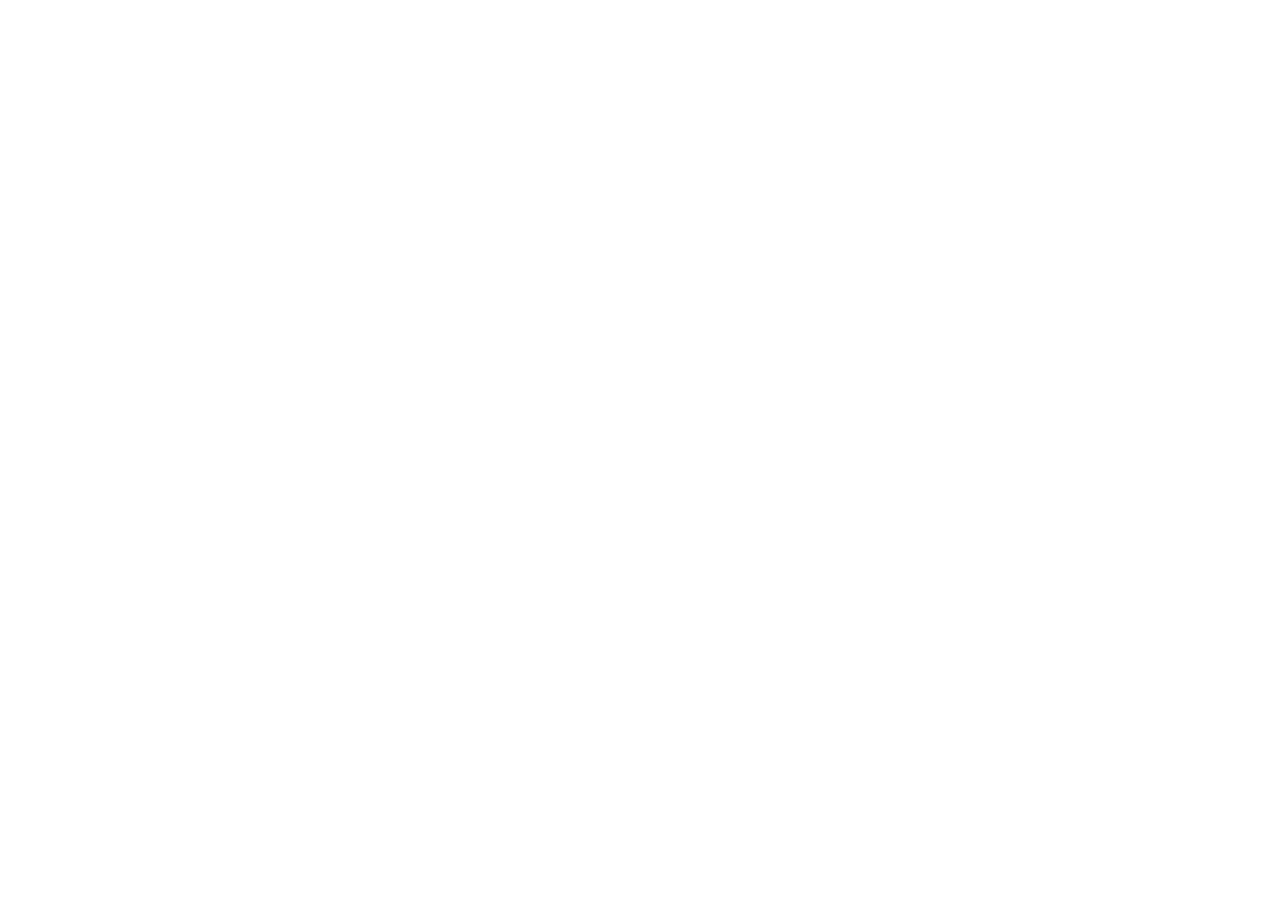
==== index.html @ 2c1bd01e "feat: add EN/DE texts and i18n core Co-Authored-By: Claude Sonnet 5.5 <noreply@anthropic.com>" ====
<!doctype html><meta charset="utf-8"><title>placeholder</title>
<p data-i18n="site.title"></p>
<p data-i18n="site.subtitle"></p>
<p data-i18n="nav.label"></p>
<p data-i18n="nav.idea"></p>
<p data-i18n="nav.tube"></p>
<p data-i18n="nav.curve"></p>
<p data-i18n="nav.delta"></p>
<p data-i18n="nav.refs"></p>
<p data-i18n="lang.label"></p>
<p data-i18n="ctl.gas"></p>
<p data-i18n="gas.hg"></p>
<p data-i18n="gas.ne"></p>
<p data-i18n="busy"></p>
<p data-i18n="footer"></p>
<p data-i18n="noscript"></p>
<p data-i18n="idea.title"></p>
<p data-i18n="idea.p1"></p>
<p data-i18n="idea.p2"></p>
<p data-i18n="idea.temp"></p>
<p data-i18n="idea.caption"></p>
<p data-i18n="idea.arrow"></p>
<p data-i18n="idea.kt"></p>
<p data-i18n="idea.ground"></p>
<p data-i18n="idea.ion"></p>
<p data-i18n="idea.result"></p>
<p data-i18n="idea.thermal"></p>
<p data-i18n="idea.theory"></p>
<p data-i18n="tube.title"></p>
<p data-i18n="tube.p1"></p>
<p data-i18n="tube.hint"></p>
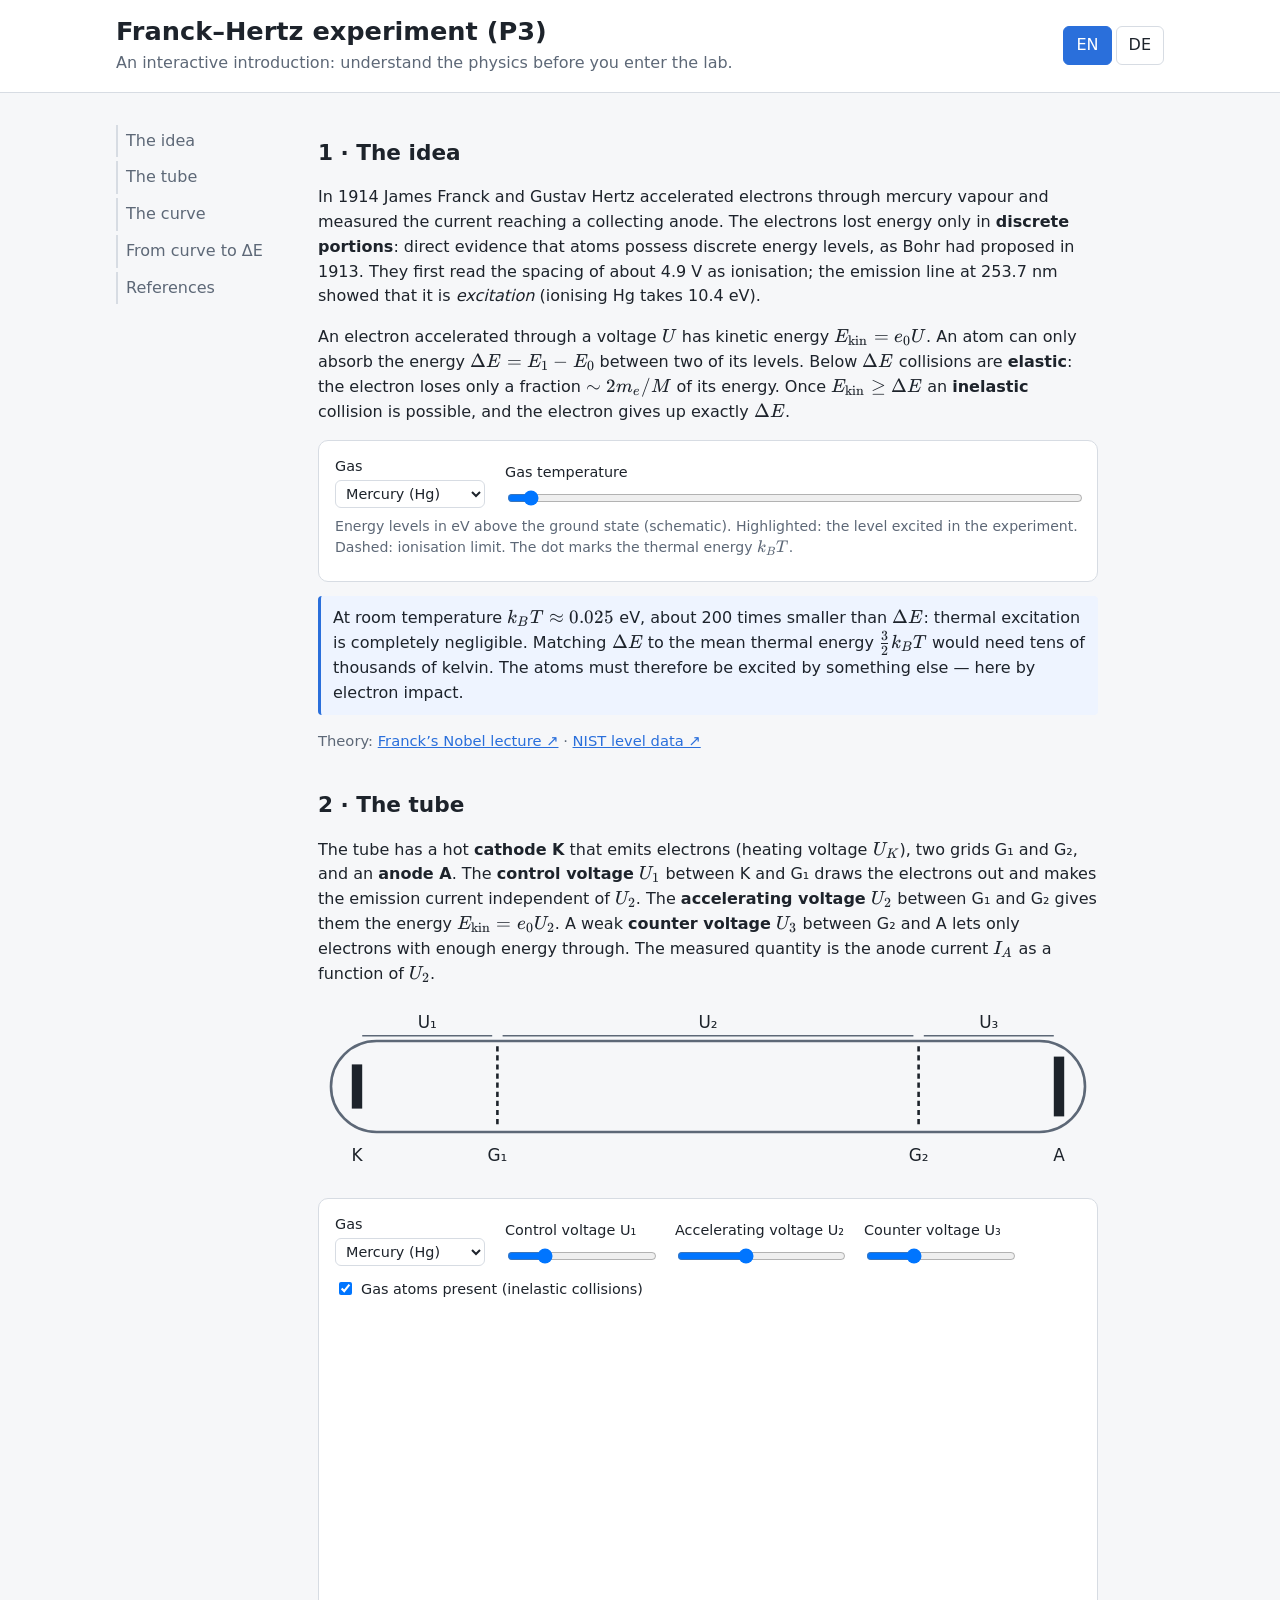
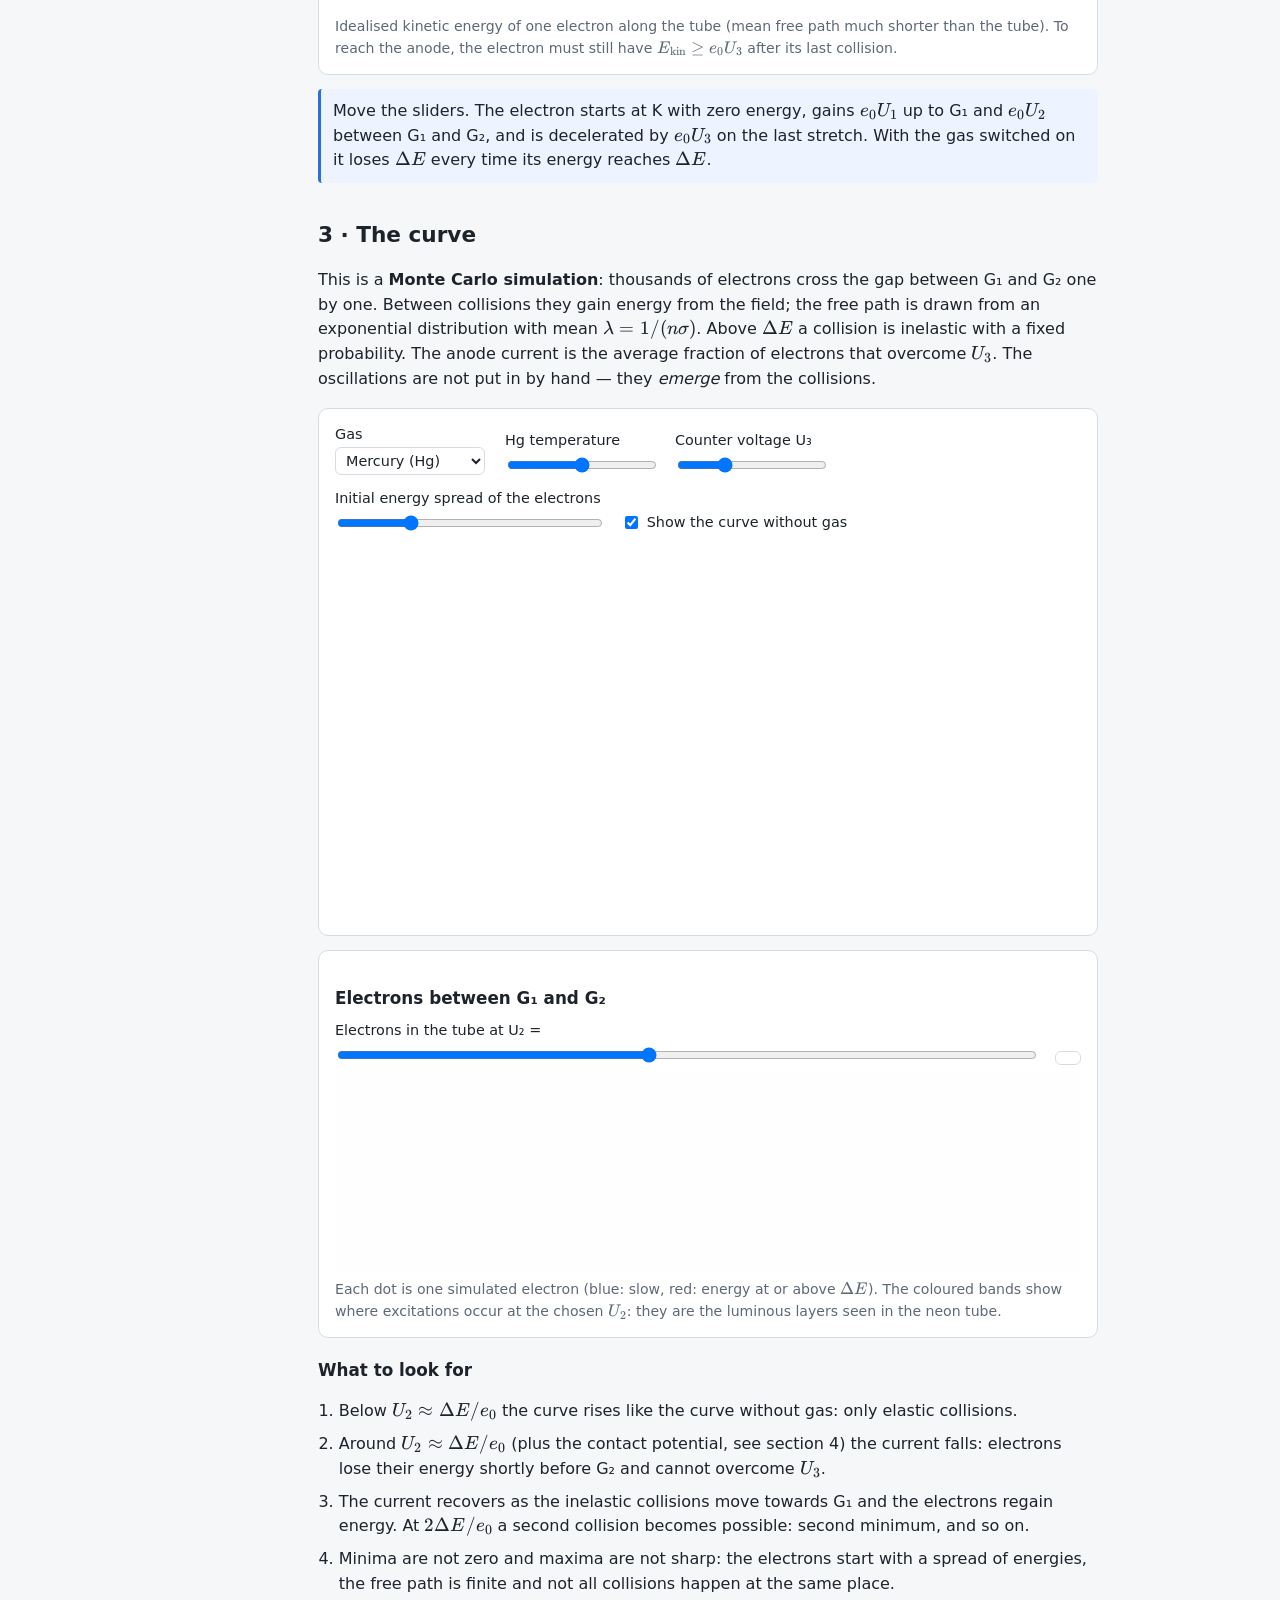
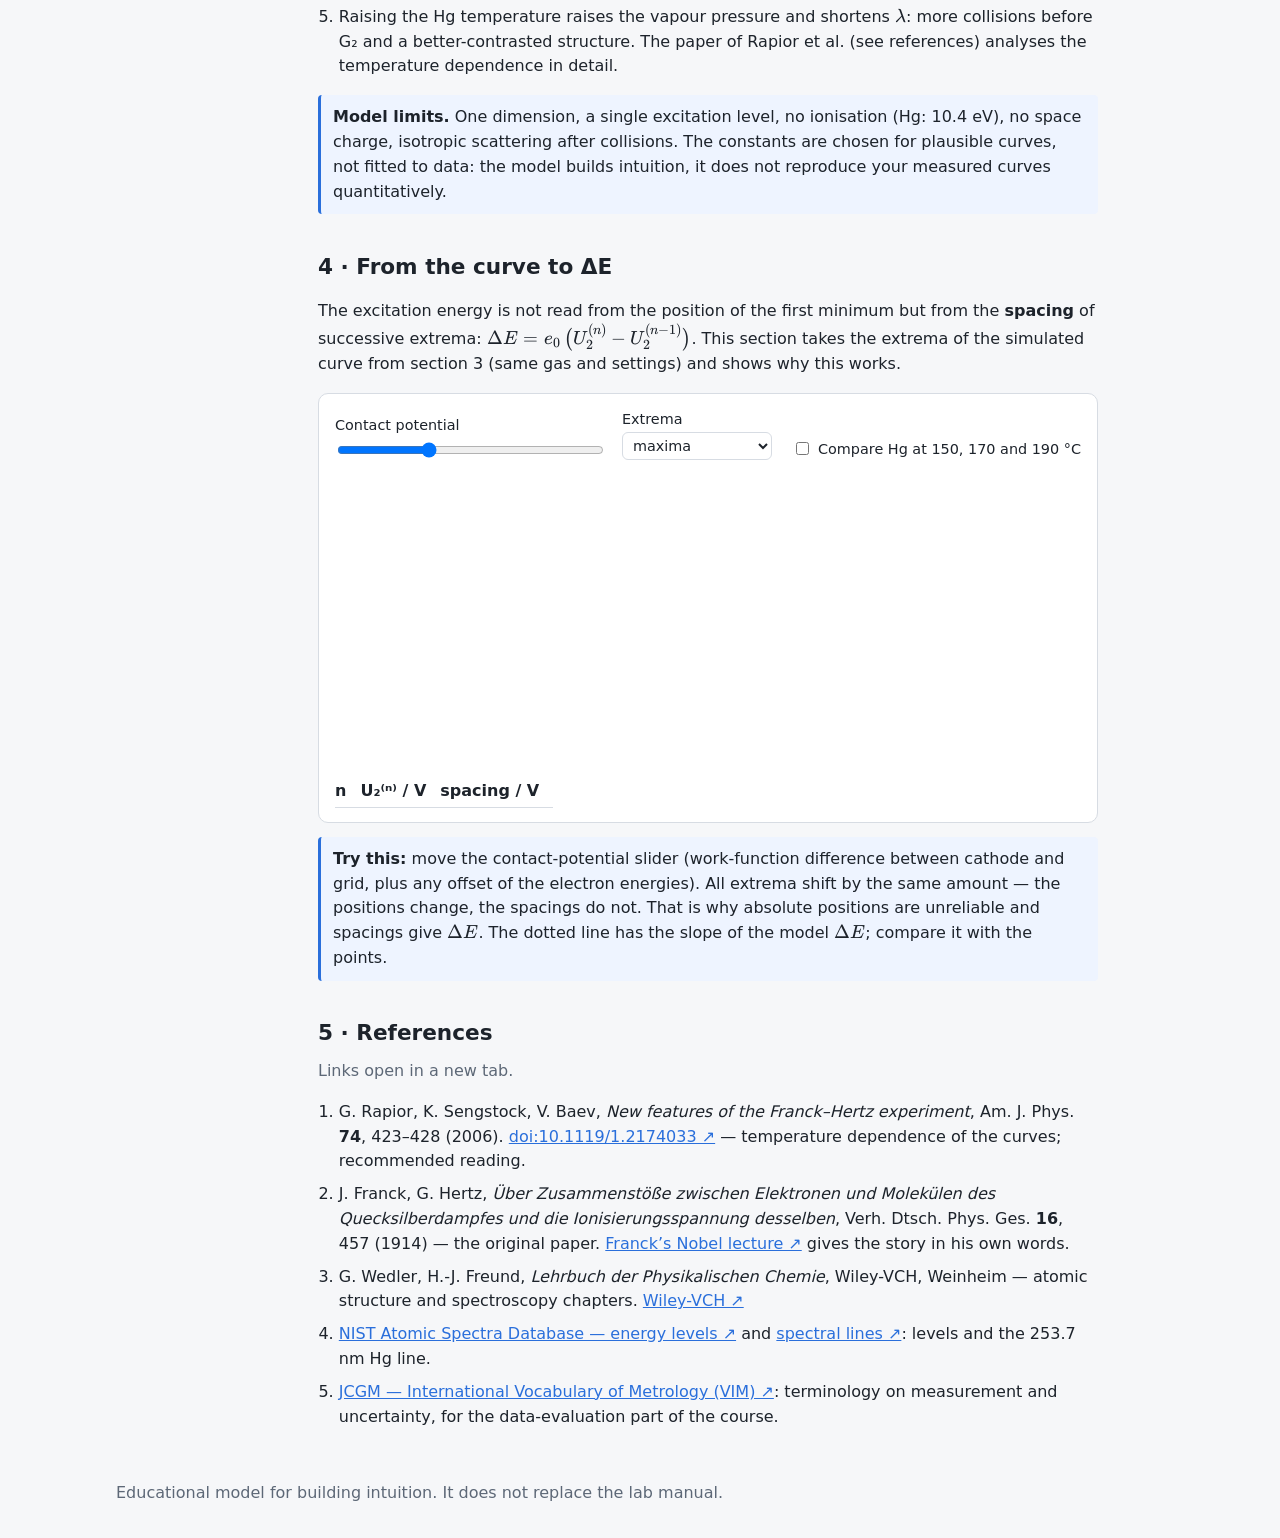
==== commit 91a17456: "feat: add page shell, styles and language switching Co-Authored-By: Claude Sonnet 5.5 <noreply@anthr" ====
--- a/index.html
+++ b/index.html
@@ -1,31 +1,208 @@
-<!doctype html><meta charset="utf-8"><title>placeholder</title>
-<p data-i18n="site.title"></p>
-<p data-i18n="site.subtitle"></p>
-<p data-i18n="nav.label"></p>
-<p data-i18n="nav.idea"></p>
-<p data-i18n="nav.tube"></p>
-<p data-i18n="nav.curve"></p>
-<p data-i18n="nav.delta"></p>
-<p data-i18n="nav.refs"></p>
-<p data-i18n="lang.label"></p>
-<p data-i18n="ctl.gas"></p>
-<p data-i18n="gas.hg"></p>
-<p data-i18n="gas.ne"></p>
-<p data-i18n="busy"></p>
-<p data-i18n="footer"></p>
-<p data-i18n="noscript"></p>
-<p data-i18n="idea.title"></p>
-<p data-i18n="idea.p1"></p>
-<p data-i18n="idea.p2"></p>
-<p data-i18n="idea.temp"></p>
-<p data-i18n="idea.caption"></p>
-<p data-i18n="idea.arrow"></p>
-<p data-i18n="idea.kt"></p>
-<p data-i18n="idea.ground"></p>
-<p data-i18n="idea.ion"></p>
-<p data-i18n="idea.result"></p>
-<p data-i18n="idea.thermal"></p>
-<p data-i18n="idea.theory"></p>
-<p data-i18n="tube.title"></p>
-<p data-i18n="tube.p1"></p>
-<p data-i18n="tube.hint"></p>
+<!doctype html>
+<html lang="en">
+<head>
+<meta charset="utf-8">
+<meta name="viewport" content="width=device-width, initial-scale=1">
+<title>Franck–Hertz (P3)</title>
+<link rel="stylesheet" href="vendor/katex/katex.min.css">
+<link rel="stylesheet" href="css/style.css">
+<script defer src="vendor/plotly/plotly-basic.min.js"></script>
+<script defer src="vendor/katex/katex.min.js"></script>
+<script defer src="vendor/katex/contrib/auto-render.min.js"></script>
+<script type="module" src="js/main.js"></script>
+</head>
+<body>
+<header class="top">
+  <div class="wrap top-inner">
+    <div>
+      <h1 data-i18n="site.title">Franck–Hertz experiment (P3)</h1>
+      <p class="subtitle" data-i18n="site.subtitle"></p>
+    </div>
+    <div class="lang" role="group" data-i18n-aria="lang.label">
+      <button type="button" data-lang="en">EN</button>
+      <button type="button" data-lang="de">DE</button>
+    </div>
+  </div>
+</header>
+
+<div class="wrap layout">
+  <nav class="toc" data-i18n-aria="nav.label">
+    <a href="#idea" data-i18n="nav.idea"></a>
+    <a href="#tube" data-i18n="nav.tube"></a>
+    <a href="#curve" data-i18n="nav.curve"></a>
+    <a href="#delta" data-i18n="nav.delta"></a>
+    <a href="#refs" data-i18n="nav.refs"></a>
+  </nav>
+
+  <main>
+    <noscript><p class="note" data-i18n="noscript">This page needs JavaScript for the interactive tools.</p></noscript>
+
+    <!-- 1 · The idea -->
+    <section id="idea">
+      <h2 data-i18n="idea.title"></h2>
+      <p data-i18n="idea.p1"></p>
+      <p data-i18n="idea.p2"></p>
+      <div class="card">
+        <div class="controls">
+          <label><span data-i18n="ctl.gas"></span>
+            <select id="levels-gas">
+              <option value="hg" data-i18n="gas.hg"></option>
+              <option value="ne" data-i18n="gas.ne"></option>
+            </select>
+          </label>
+          <label class="grow"><span data-i18n="idea.temp"></span> <output id="levels-T-out"></output>
+            <input id="levels-T" type="range" min="2.4" max="4.8" step="0.01" value="2.47">
+          </label>
+        </div>
+        <div id="levels-svg" class="figure" role="img" aria-labelledby="levels-cap"></div>
+        <p id="levels-cap" class="caption" data-i18n="idea.caption"></p>
+        <p id="levels-result" class="result"></p>
+      </div>
+      <p class="note" data-i18n="idea.thermal"></p>
+      <p class="theory" data-i18n="idea.theory"></p>
+    </section>
+
+    <!-- 2 · The tube -->
+    <section id="tube">
+      <h2 data-i18n="tube.title"></h2>
+      <p data-i18n="tube.p1"></p>
+      <svg class="schematic" viewBox="0 0 600 140" role="img" aria-label="Tube: K, G1, G2, A">
+        <rect x="10" y="30" width="580" height="70" rx="35" class="glass"/>
+        <rect x="26" y="48" width="8" height="34" class="electrode"/>
+        <line x1="138" y1="34" x2="138" y2="96" class="grid-el"/>
+        <line x1="462" y1="34" x2="462" y2="96" class="grid-el"/>
+        <rect x="566" y="42" width="8" height="46" class="electrode"/>
+        <g class="sch-label" text-anchor="middle">
+          <text x="30" y="122">K</text><text x="138" y="122">G₁</text>
+          <text x="462" y="122">G₂</text><text x="570" y="122">A</text>
+          <text x="84" y="20">U₁</text><text x="300" y="20">U₂</text><text x="516" y="20">U₃</text>
+        </g>
+        <g class="sch-arrow">
+          <line x1="34" y1="26" x2="134" y2="26"/><line x1="142" y1="26" x2="458" y2="26"/><line x1="466" y1="26" x2="566" y2="26"/>
+        </g>
+      </svg>
+      <div class="card">
+        <div class="controls">
+          <label><span data-i18n="ctl.gas"></span>
+            <select id="tube-gas">
+              <option value="hg" data-i18n="gas.hg"></option>
+              <option value="ne" data-i18n="gas.ne"></option>
+            </select>
+          </label>
+          <label><span data-i18n="tube.U1"></span> <output id="tube-U1-out"></output>
+            <input id="tube-U1" type="range" min="0" max="4.5" step="0.1" value="1">
+          </label>
+          <label><span data-i18n="tube.U2"></span> <output id="tube-U2-out"></output>
+            <input id="tube-U2" type="range" min="0" max="30" step="0.1" value="12">
+          </label>
+          <label><span data-i18n="tube.U3"></span> <output id="tube-U3-out"></output>
+            <input id="tube-U3" type="range" min="0" max="5" step="0.1" value="1.5">
+          </label>
+          <label class="check"><input id="tube-gasOn" type="checkbox" checked> <span data-i18n="tube.gasOn"></span></label>
+        </div>
+        <div id="tube-plot" class="plot short"></div>
+        <p id="tube-result" class="result"></p>
+        <p class="caption" data-i18n="tube.caption"></p>
+      </div>
+      <p class="note" data-i18n="tube.hint"></p>
+    </section>
+
+    <!-- 3 · The curve -->
+    <section id="curve">
+      <h2 data-i18n="curve.title"></h2>
+      <p data-i18n="curve.p1"></p>
+      <div class="card">
+        <div class="controls">
+          <label><span data-i18n="ctl.gas"></span>
+            <select id="curve-gas">
+              <option value="hg" data-i18n="gas.hg"></option>
+              <option value="ne" data-i18n="gas.ne"></option>
+            </select>
+          </label>
+          <label id="curve-temp-wrap"><span data-i18n="curve.temp"></span> <output id="curve-temp-out"></output>
+            <input id="curve-temp" type="range" min="150" max="190" step="1" value="170">
+          </label>
+          <label><span data-i18n="curve.U3"></span> <output id="curve-U3-out"></output>
+            <input id="curve-U3" type="range" min="0" max="5" step="0.1" value="1.5">
+          </label>
+          <label><span data-i18n="curve.spread"></span> <output id="curve-spread-out"></output>
+            <input id="curve-spread" type="range" min="0.05" max="1" step="0.05" value="0.3">
+          </label>
+          <label class="check"><input id="curve-nogas" type="checkbox" checked> <span data-i18n="curve.nogas"></span></label>
+        </div>
+        <p id="curve-info" class="result"></p>
+        <div class="plot-wrap">
+          <div id="curve-plot" class="plot"></div>
+          <span id="curve-busy" class="busy" hidden data-i18n="busy"></span>
+        </div>
+      </div>
+
+      <div class="card">
+        <h3 data-i18n="motion.title"></h3>
+        <div class="controls">
+          <label class="grow"><span data-i18n="curve.probe"></span> <output id="curve-probe-out"></output>
+            <input id="curve-probe" type="range" min="0" max="45" step="0.25" value="20">
+          </label>
+          <button id="motion-toggle" type="button" class="btn"></button>
+        </div>
+        <canvas id="motion-canvas" class="motion" role="img" aria-labelledby="motion-cap"></canvas>
+        <p id="motion-cap" class="caption" data-i18n="motion.caption"></p>
+      </div>
+
+      <h3 data-i18n="curve.look.title"></h3>
+      <ol class="look">
+        <li data-i18n="curve.look.1"></li>
+        <li data-i18n="curve.look.2"></li>
+        <li data-i18n="curve.look.3"></li>
+        <li data-i18n="curve.look.4"></li>
+        <li data-i18n="curve.look.5"></li>
+      </ol>
+      <p class="note" data-i18n="curve.limits"></p>
+    </section>
+
+    <!-- 4 · From the curve to ΔE -->
+    <section id="delta">
+      <h2 data-i18n="delta.title"></h2>
+      <p data-i18n="delta.p1"></p>
+      <div class="card">
+        <div class="controls">
+          <label class="grow"><span data-i18n="delta.contact"></span> <output id="contact-out"></output>
+            <input id="contact" type="range" min="0" max="3" step="0.1" value="1">
+          </label>
+          <label><span data-i18n="delta.kind"></span>
+            <select id="kind">
+              <option value="maxima" data-i18n="delta.maxima"></option>
+              <option value="minima" data-i18n="delta.minima"></option>
+            </select>
+          </label>
+          <label class="check" id="compare-wrap"><input id="compare" type="checkbox"> <span data-i18n="delta.compare"></span></label>
+        </div>
+        <div id="delta-plot" class="plot short"></div>
+        <p id="delta-result" class="result"></p>
+        <table id="delta-table" class="data">
+          <thead><tr><th>n</th><th data-i18n="delta.col.u"></th><th data-i18n="delta.col.d"></th></tr></thead>
+          <tbody></tbody>
+        </table>
+        <div id="compare-plot" class="plot short" hidden></div>
+        <p class="caption" id="compare-cap" data-i18n="delta.compare.caption" hidden></p>
+      </div>
+      <p class="note" data-i18n="delta.p2"></p>
+    </section>
+
+    <!-- 5 · References -->
+    <section id="refs">
+      <h2 data-i18n="refs.title"></h2>
+      <p class="muted" data-i18n="refs.intro"></p>
+      <ol class="refs">
+        <li data-i18n="refs.r1"></li>
+        <li data-i18n="refs.r2"></li>
+        <li data-i18n="refs.r3"></li>
+        <li data-i18n="refs.r4"></li>
+        <li data-i18n="refs.r5"></li>
+      </ol>
+    </section>
+  </main>
+</div>
+<footer class="wrap foot"><p class="muted" data-i18n="footer"></p></footer>
+</body>
+</html>
--- a/css/style.css
+++ b/css/style.css
@@ -0,0 +1,76 @@
+:root {
+  --bg: #f6f7f9; --card: #ffffff; --fg: #1d232b; --muted: #5d6877; --grid: #e3e7ec;
+  --border: #d7dce3; --note: #eef4ff; --c1: #2a6fdb; --c2: #c2610b; --c3: #1a8a5f;
+  color-scheme: light dark;
+}
+@media (prefers-color-scheme: dark) {
+  :root {
+    --bg: #12161c; --card: #1a2028; --fg: #e8ecf1; --muted: #9aa5b4; --grid: #2c3541;
+    --border: #2e3744; --note: #172438; --c1: #6aa5ff; --c2: #f0a050; --c3: #4cc79a;
+  }
+}
+* { box-sizing: border-box; }
+html { scroll-behavior: smooth; scroll-padding-top: 56px; }
+body { margin: 0; background: var(--bg); color: var(--fg); font: 16px/1.55 system-ui, -apple-system, "Segoe UI", sans-serif; }
+a { color: var(--c1); }
+.wrap { max-width: 1080px; margin: 0 auto; padding: 0 16px; }
+.top { background: var(--card); border-bottom: 1px solid var(--border); }
+.top-inner { display: flex; justify-content: space-between; align-items: center; gap: 16px; padding-top: 16px; padding-bottom: 16px; }
+h1 { margin: 0; font-size: 1.6rem; line-height: 1.2; }
+h2 { margin: 2.2rem 0 .6rem; font-size: 1.35rem; }
+h3 { margin: 1.2rem 0 .5rem; font-size: 1.05rem; }
+.subtitle, .muted { color: var(--muted); margin: .25rem 0 0; }
+.lang { display: flex; gap: 4px; }
+.lang button, .btn { font: inherit; padding: 6px 12px; border: 1px solid var(--border); background: var(--card); color: var(--fg); border-radius: 6px; cursor: pointer; }
+.lang button[aria-pressed="true"] { background: var(--c1); border-color: var(--c1); color: #fff; }
+.layout { display: grid; grid-template-columns: 170px minmax(0, 1fr); gap: 32px; padding-top: 8px; padding-bottom: 32px; }
+.toc { position: sticky; top: 16px; align-self: start; display: flex; flex-direction: column; gap: 4px; padding-top: 24px; }
+.toc a { text-decoration: none; color: var(--muted); padding: 4px 8px; border-left: 2px solid var(--border); }
+.toc a:hover { color: var(--fg); border-left-color: var(--c1); }
+main { max-width: 780px; min-width: 0; }
+.card { background: var(--card); border: 1px solid var(--border); border-radius: 10px; padding: 14px 16px; margin: 14px 0; }
+.controls { display: flex; flex-wrap: wrap; gap: 12px 20px; align-items: flex-end; margin-bottom: 8px; }
+.controls label { display: flex; flex-direction: column; gap: 2px; font-size: .9rem; min-width: 150px; }
+.controls label.grow { flex: 1 1 220px; }
+.controls label.check { flex-direction: row; align-items: center; gap: 6px; }
+.controls output { font-variant-numeric: tabular-nums; color: var(--muted); margin-left: 6px; }
+select, input[type="range"] { font: inherit; width: 100%; }
+select { padding: 4px 6px; background: var(--card); color: var(--fg); border: 1px solid var(--border); border-radius: 6px; }
+.plot { width: 100%; height: 380px; }
+.plot.short { height: 300px; }
+.plot-wrap { position: relative; }
+.busy { position: absolute; top: 6px; right: 10px; font-size: .85rem; color: var(--muted); }
+.figure svg, .schematic { width: 100%; height: auto; display: block; }
+.motion { width: 100%; height: 200px; display: block; border-radius: 6px; background: color-mix(in srgb, var(--card) 85%, var(--bg)); }
+.caption { color: var(--muted); font-size: .88rem; margin: .4rem 0 0; }
+.result { margin: .5rem 0 0; }
+.note { background: var(--note); border-left: 3px solid var(--c1); padding: 10px 12px; border-radius: 4px; margin: 14px 0; }
+.theory { font-size: .92rem; color: var(--muted); }
+ol.look, ol.refs { padding-left: 1.3rem; }
+ol.look li, ol.refs li { margin: .5rem 0; }
+table.data { border-collapse: collapse; margin-top: 8px; font-variant-numeric: tabular-nums; }
+table.data th, table.data td { border-bottom: 1px solid var(--border); padding: 3px 14px 3px 0; text-align: left; }
+.foot { padding-bottom: 32px; }
+/* tube schematic and level ladder */
+.glass { fill: none; stroke: var(--muted); stroke-width: 2; }
+.electrode { fill: var(--fg); }
+.grid-el { stroke: var(--fg); stroke-width: 2; stroke-dasharray: 4 3; }
+.sch-label text, .levels text { fill: var(--fg); font: 13px system-ui, sans-serif; }
+.sch-arrow line { stroke: var(--muted); stroke-width: 1.2; }
+.levels .axis, .levels .tick { stroke: var(--muted); stroke-width: 1; }
+.levels .lv { stroke: var(--fg); stroke-width: 2; }
+.levels .lv.hl { stroke: var(--c1); stroke-width: 3.5; }
+.levels .ion { stroke: var(--muted); stroke-width: 1.5; stroke-dasharray: 6 4; }
+.levels .arrow { stroke: var(--c1); stroke-width: 2; }
+.levels .dot { fill: var(--c2); }
+.levels .small { font-size: 12px; fill: var(--muted); }
+.levels .hl-text { fill: var(--c1); font-weight: 600; }
+@media (max-width: 860px) {
+  .layout { grid-template-columns: minmax(0, 1fr); gap: 0; }
+  .toc { position: sticky; top: 0; z-index: 5; flex-direction: row; overflow-x: auto; background: var(--bg); padding: 8px 0; border-bottom: 1px solid var(--border); white-space: nowrap; }
+  .toc a { border-left: 0; border-bottom: 2px solid var(--border); }
+  .top-inner { align-items: flex-start; }
+  h1 { font-size: 1.3rem; }
+  .plot { height: 320px; }
+}
+@media (prefers-reduced-motion: reduce) { html { scroll-behavior: auto; } }
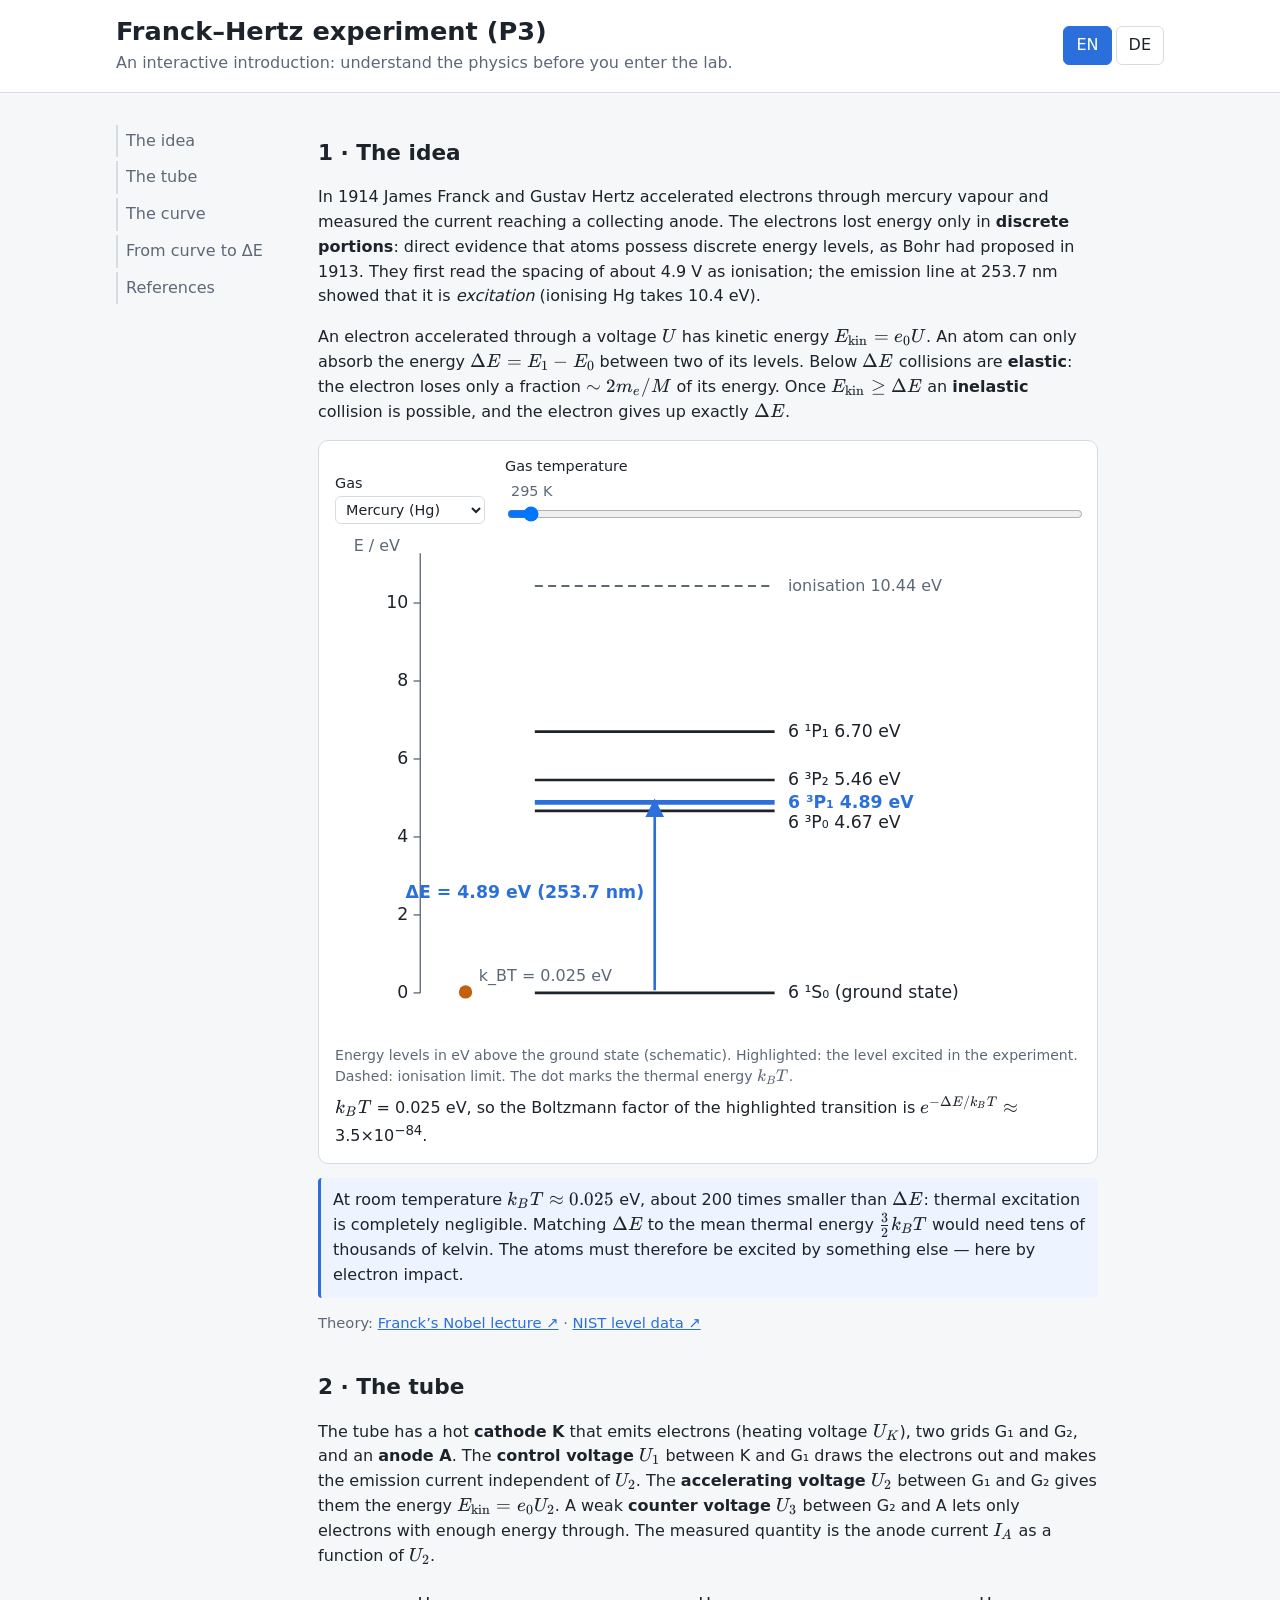
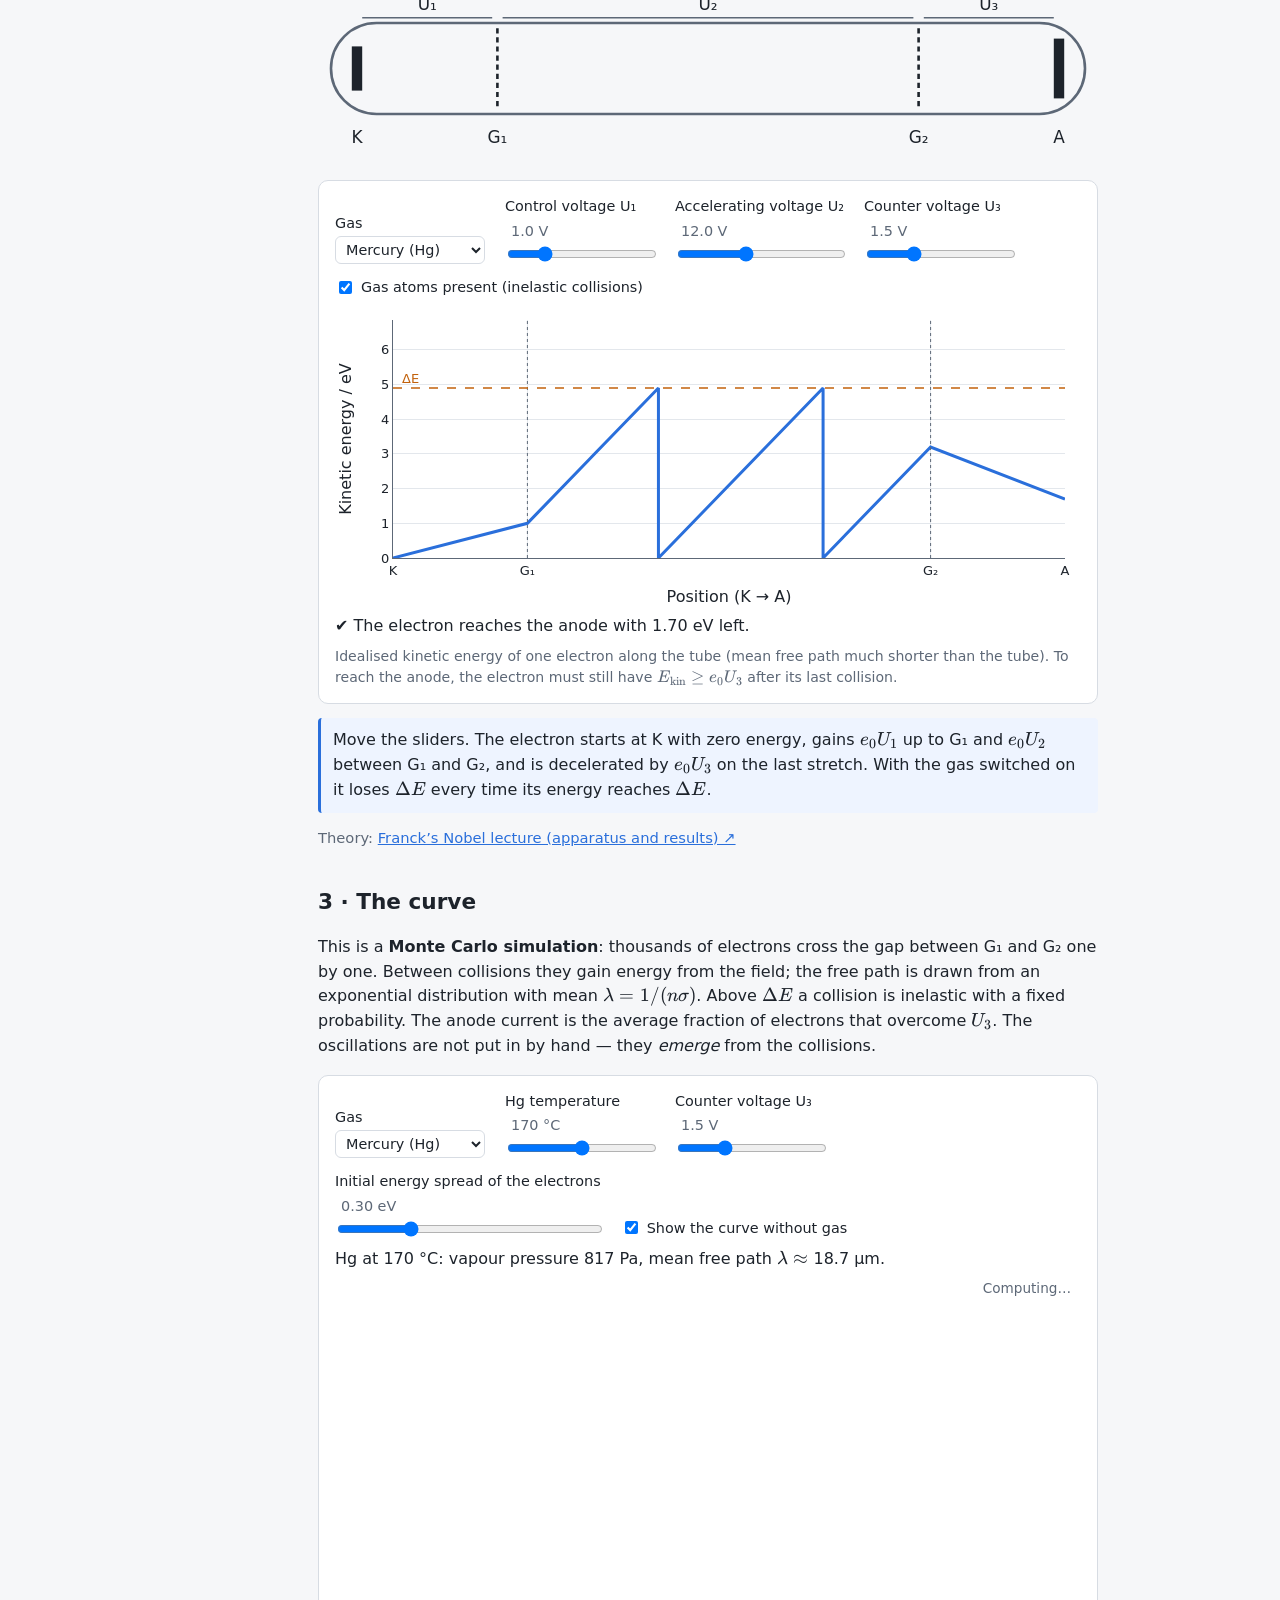
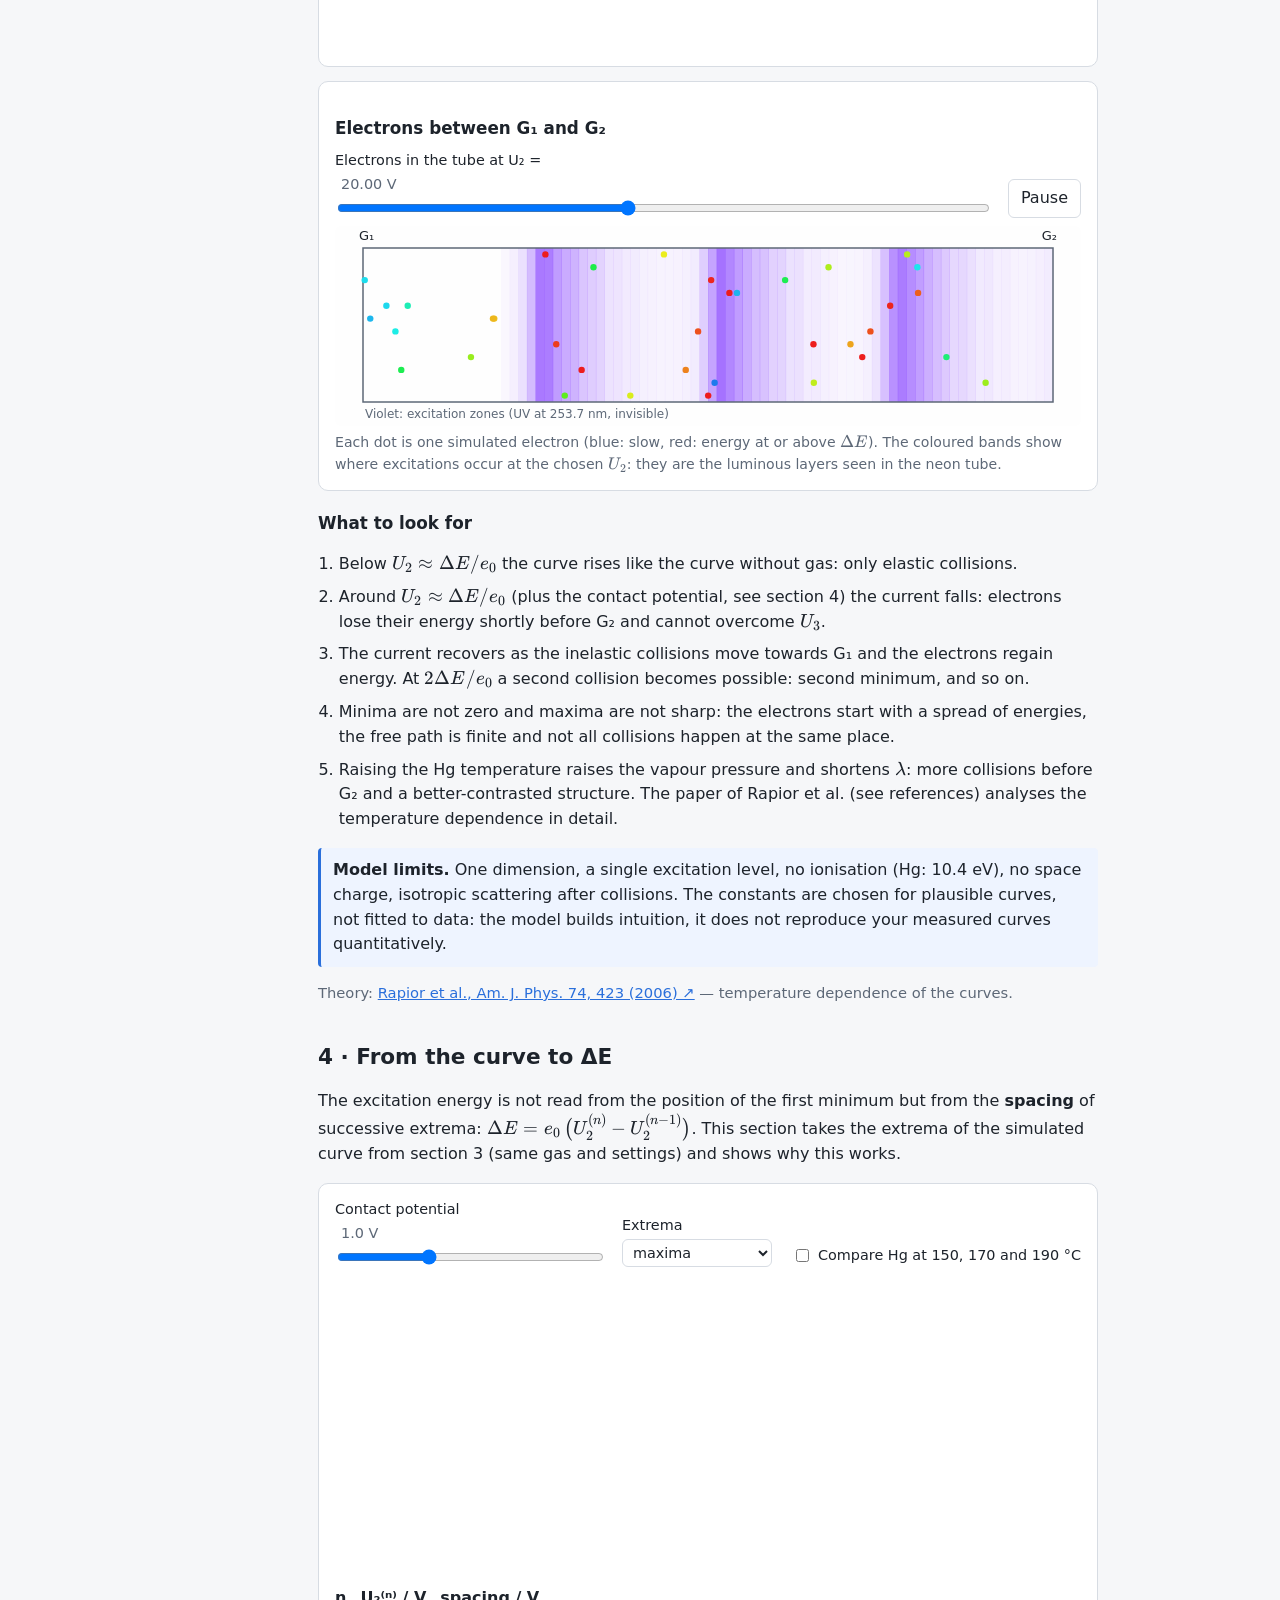
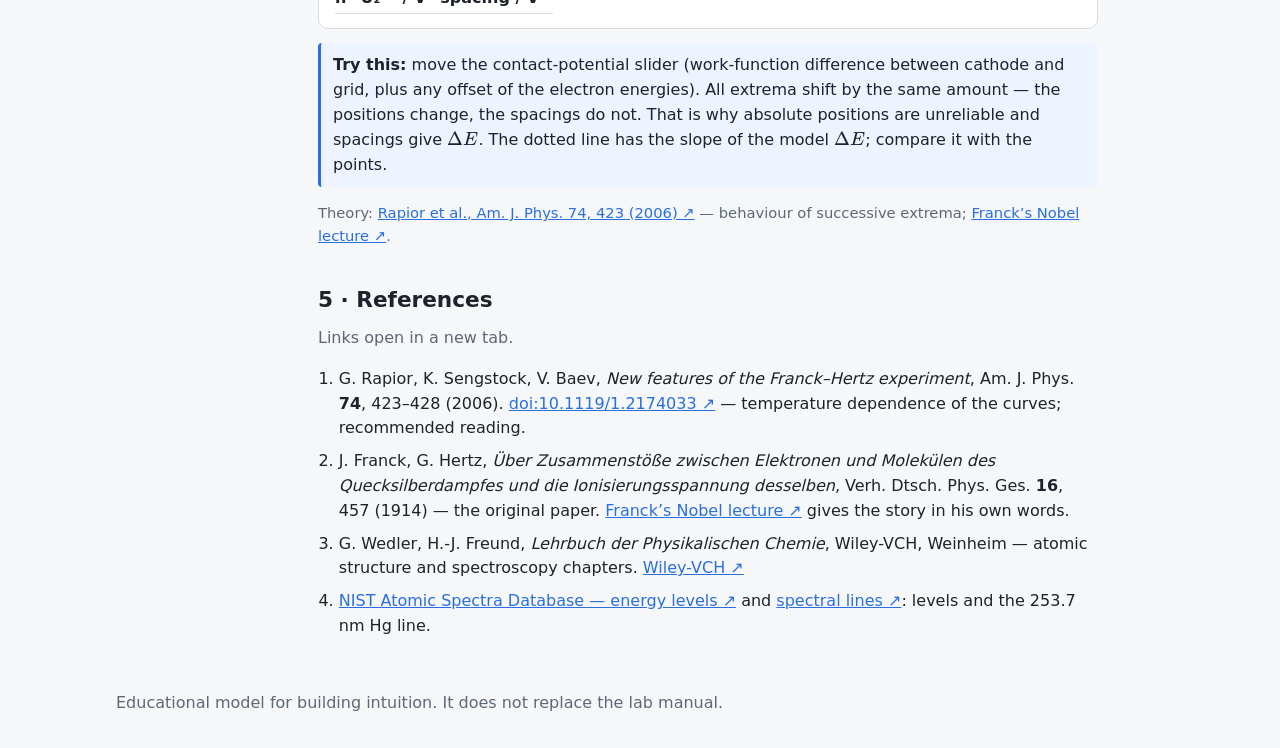
==== commit fec5b4ae: "fix: address final review (scope, Ne levels, 253.7 nm, worker backlog, theory links) Co-Authored-By:" ====
--- a/index.html
+++ b/index.html
@@ -105,6 +105,7 @@
         <p class="caption" data-i18n="tube.caption"></p>
       </div>
       <p class="note" data-i18n="tube.hint"></p>
+      <p class="theory" data-i18n="tube.theory"></p>
     </section>
 
     <!-- 3 · The curve -->
@@ -158,6 +159,7 @@
         <li data-i18n="curve.look.5"></li>
       </ol>
       <p class="note" data-i18n="curve.limits"></p>
+      <p class="theory" data-i18n="curve.theory"></p>
     </section>
 
     <!-- 4 · From the curve to ΔE -->
@@ -187,6 +189,7 @@
         <p class="caption" id="compare-cap" data-i18n="delta.compare.caption" hidden></p>
       </div>
       <p class="note" data-i18n="delta.p2"></p>
+      <p class="theory" data-i18n="delta.theory"></p>
     </section>
 
     <!-- 5 · References -->
@@ -198,7 +201,6 @@
         <li data-i18n="refs.r2"></li>
         <li data-i18n="refs.r3"></li>
         <li data-i18n="refs.r4"></li>
-        <li data-i18n="refs.r5"></li>
       </ol>
     </section>
   </main>
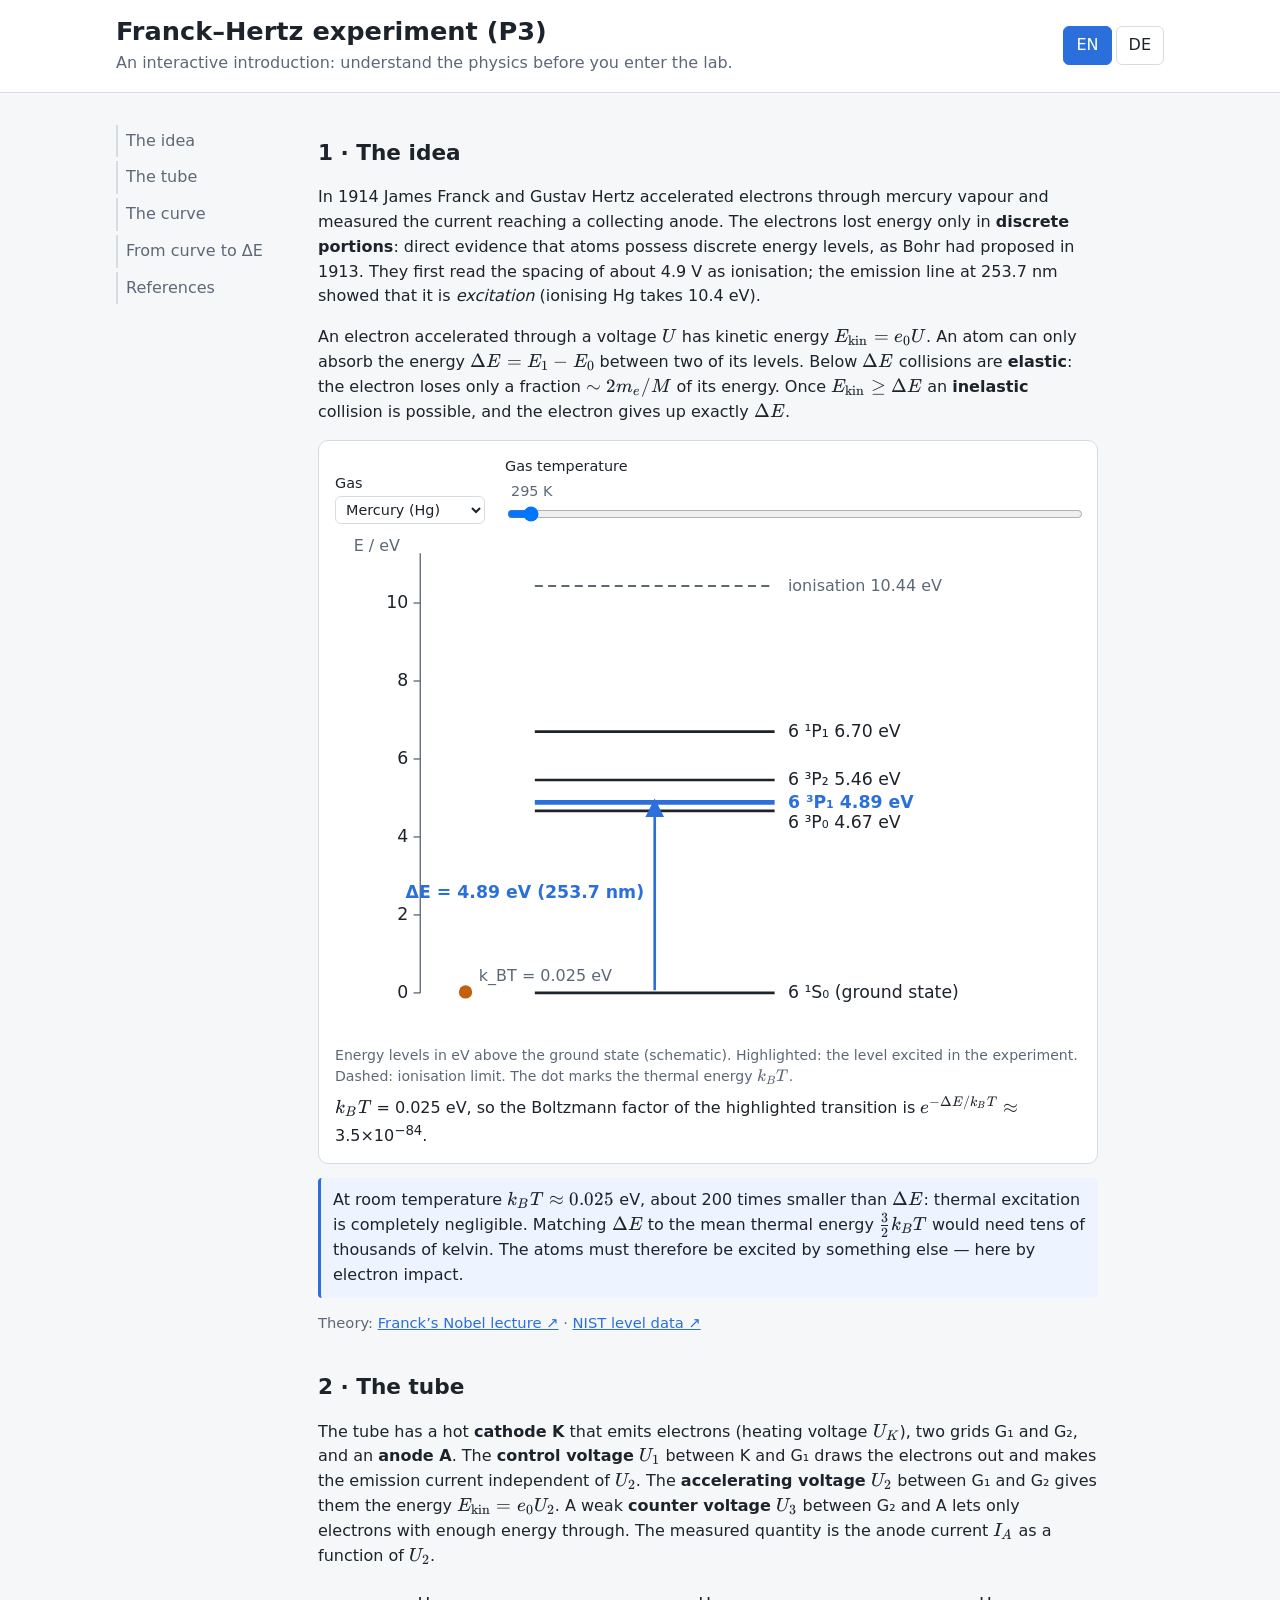
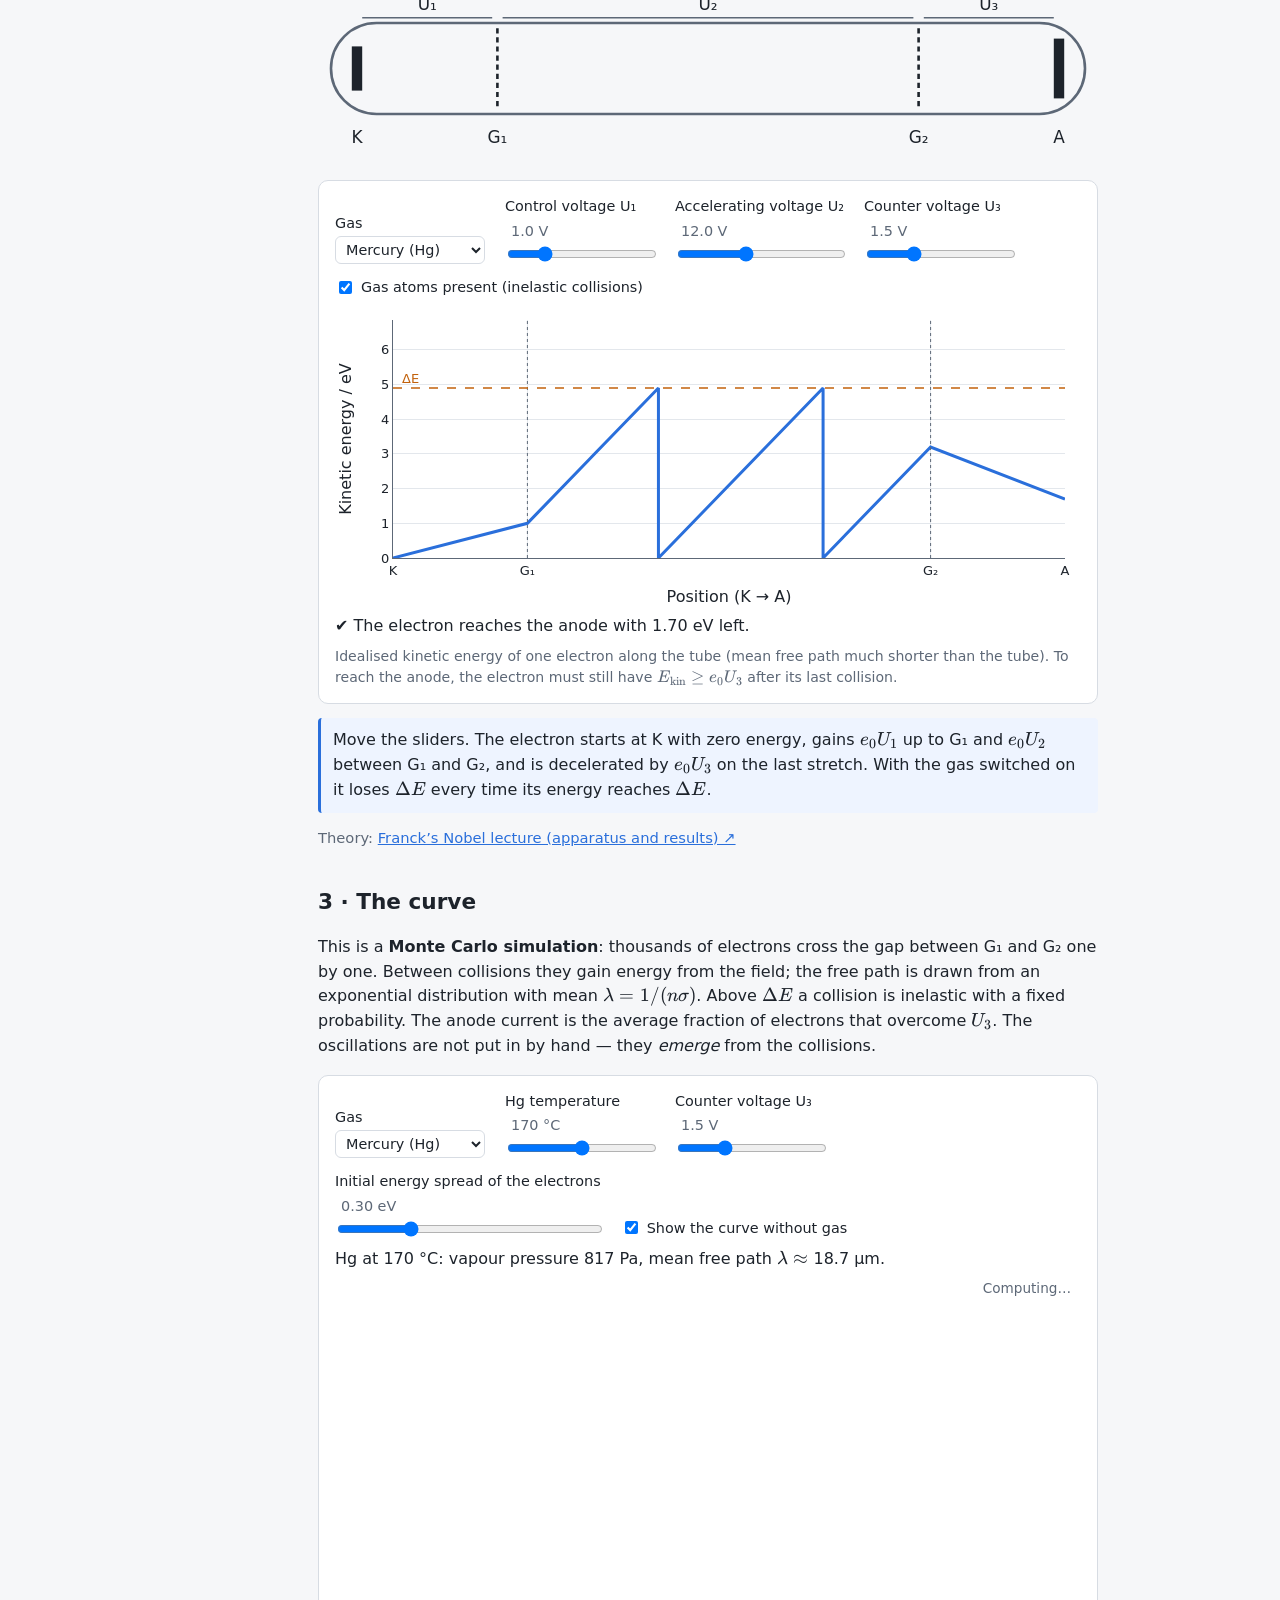
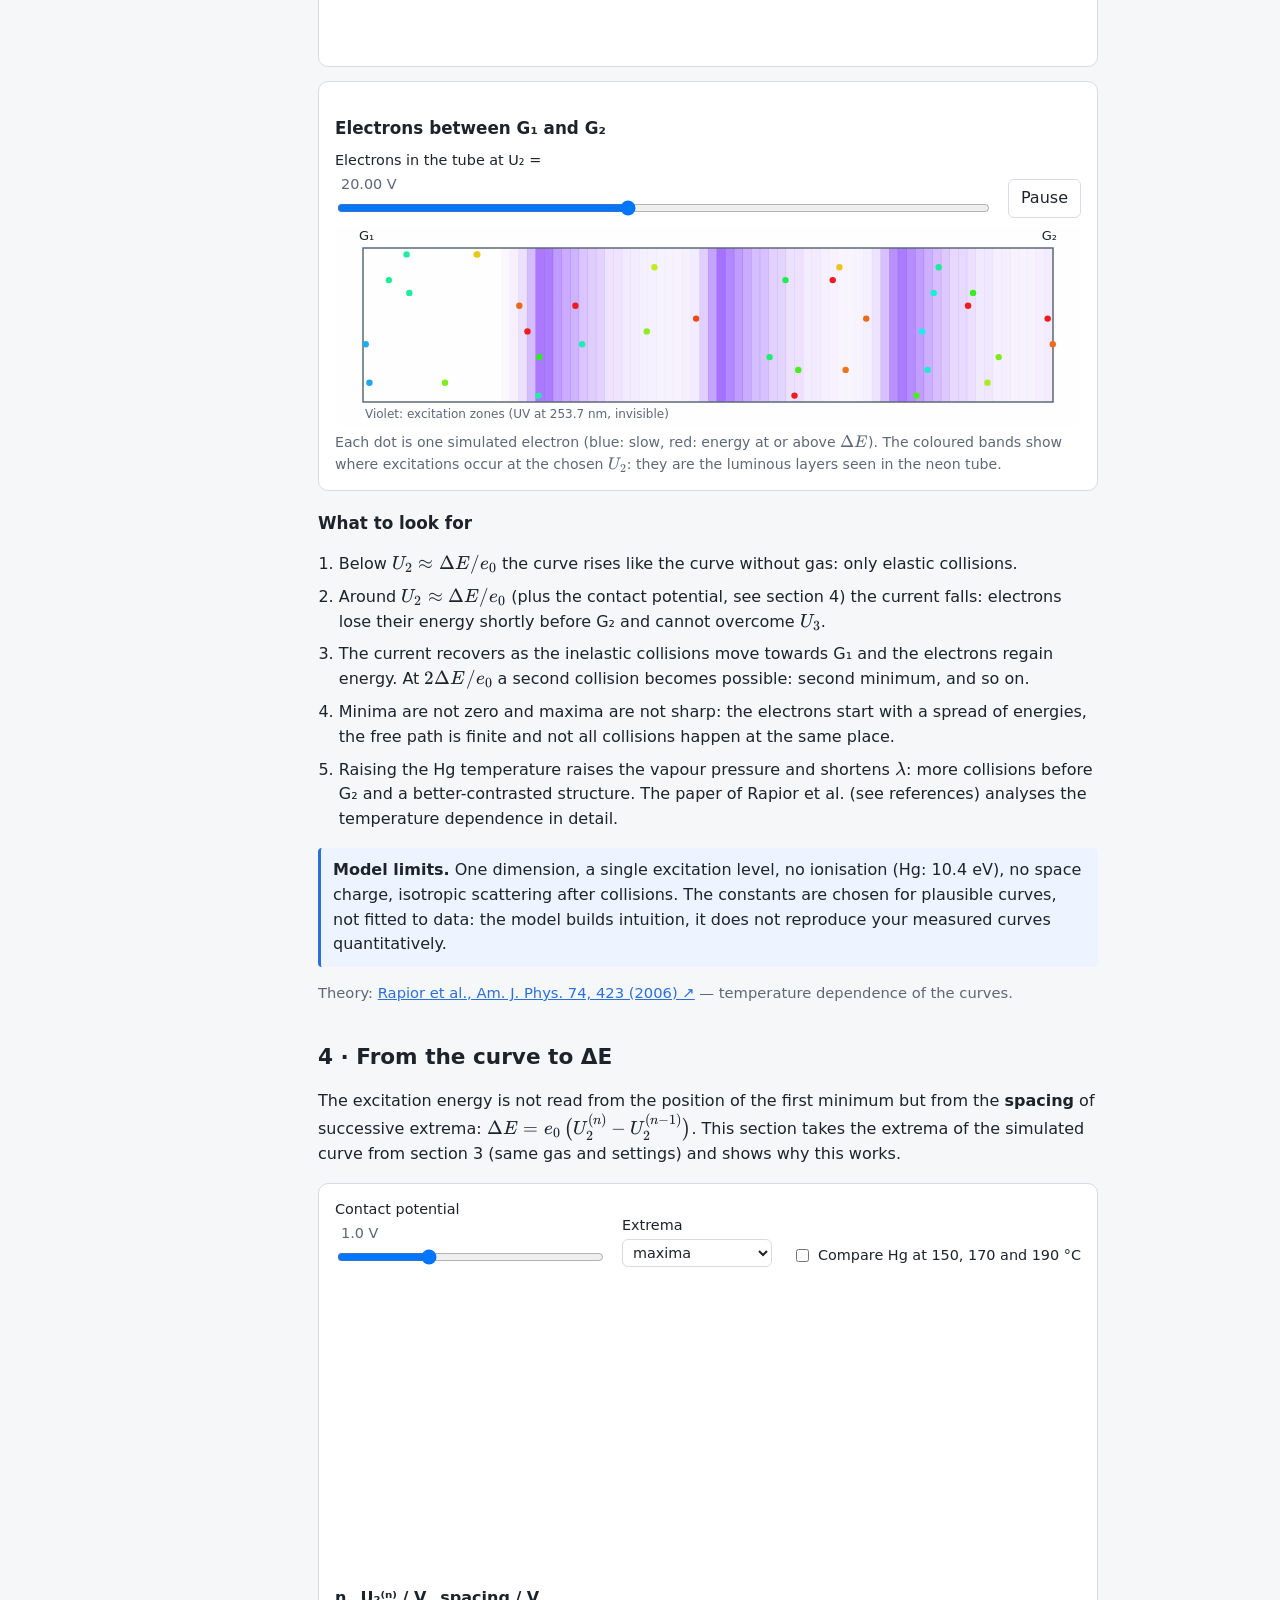
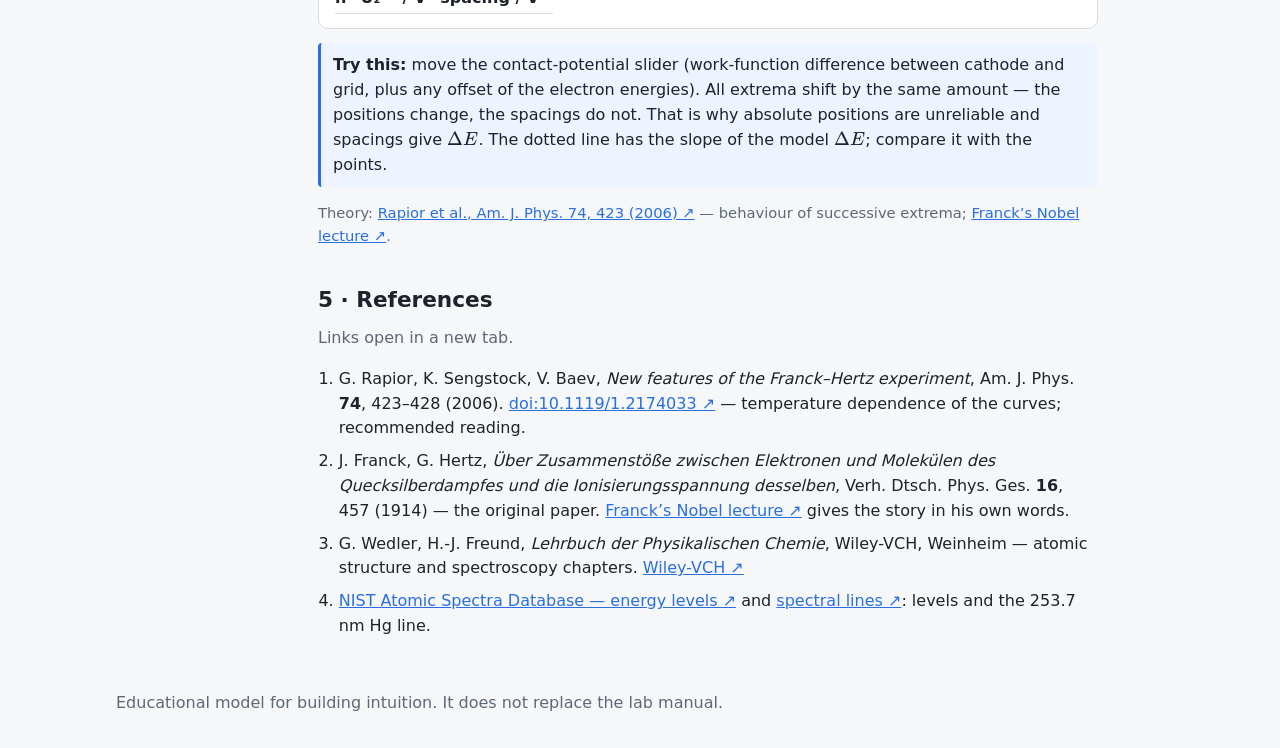
==== commit e17aa86f: "feat: German decimal commas and accessibility (live regions, plot and schematic labels) Co-Authored-" ====
--- a/index.html
+++ b/index.html
@@ -56,7 +56,7 @@
         </div>
         <div id="levels-svg" class="figure" role="img" aria-labelledby="levels-cap"></div>
         <p id="levels-cap" class="caption" data-i18n="idea.caption"></p>
-        <p id="levels-result" class="result"></p>
+        <p id="levels-result" class="result" aria-live="polite"></p>
       </div>
       <p class="note" data-i18n="idea.thermal"></p>
       <p class="theory" data-i18n="idea.theory"></p>
@@ -66,7 +66,7 @@
     <section id="tube">
       <h2 data-i18n="tube.title"></h2>
       <p data-i18n="tube.p1"></p>
-      <svg class="schematic" viewBox="0 0 600 140" role="img" aria-label="Tube: K, G1, G2, A">
+      <svg class="schematic" viewBox="0 0 600 140" role="img" data-i18n-aria="tube.schematic.aria">
         <rect x="10" y="30" width="580" height="70" rx="35" class="glass"/>
         <rect x="26" y="48" width="8" height="34" class="electrode"/>
         <line x1="138" y1="34" x2="138" y2="96" class="grid-el"/>
@@ -100,8 +100,8 @@
           </label>
           <label class="check"><input id="tube-gasOn" type="checkbox" checked> <span data-i18n="tube.gasOn"></span></label>
         </div>
-        <div id="tube-plot" class="plot short"></div>
-        <p id="tube-result" class="result"></p>
+        <div id="tube-plot" class="plot short" role="img" data-i18n-aria="tube.plot.aria"></div>
+        <p id="tube-result" class="result" aria-live="polite"></p>
         <p class="caption" data-i18n="tube.caption"></p>
       </div>
       <p class="note" data-i18n="tube.hint"></p>
@@ -131,10 +131,11 @@
           </label>
           <label class="check"><input id="curve-nogas" type="checkbox" checked> <span data-i18n="curve.nogas"></span></label>
         </div>
-        <p id="curve-info" class="result"></p>
+        <p id="curve-info" class="result" aria-live="polite"></p>
         <div class="plot-wrap">
-          <div id="curve-plot" class="plot"></div>
+          <div id="curve-plot" class="plot" role="img" data-i18n-aria="curve.plot.aria"></div>
           <span id="curve-busy" class="busy" hidden data-i18n="busy"></span>
+          <span id="curve-status" class="sr-only" role="status"></span>
         </div>
       </div>
 
@@ -179,13 +180,13 @@
           </label>
           <label class="check" id="compare-wrap"><input id="compare" type="checkbox"> <span data-i18n="delta.compare"></span></label>
         </div>
-        <div id="delta-plot" class="plot short"></div>
-        <p id="delta-result" class="result"></p>
+        <div id="delta-plot" class="plot short" role="img" data-i18n-aria="delta.plot.aria"></div>
+        <p id="delta-result" class="result" aria-live="polite"></p>
         <table id="delta-table" class="data">
           <thead><tr><th>n</th><th data-i18n="delta.col.u"></th><th data-i18n="delta.col.d"></th></tr></thead>
           <tbody></tbody>
         </table>
-        <div id="compare-plot" class="plot short" hidden></div>
+        <div id="compare-plot" class="plot short" role="img" data-i18n-aria="compare.plot.aria" hidden></div>
         <p class="caption" id="compare-cap" data-i18n="delta.compare.caption" hidden></p>
       </div>
       <p class="note" data-i18n="delta.p2"></p>
--- a/css/style.css
+++ b/css/style.css
@@ -51,6 +51,7 @@
 table.data { border-collapse: collapse; margin-top: 8px; font-variant-numeric: tabular-nums; }
 table.data th, table.data td { border-bottom: 1px solid var(--border); padding: 3px 14px 3px 0; text-align: left; }
 .foot { padding-bottom: 32px; }
+.sr-only { position: absolute; width: 1px; height: 1px; margin: -1px; padding: 0; overflow: hidden; clip: rect(0 0 0 0); white-space: nowrap; border: 0; }
 /* tube schematic and level ladder */
 .glass { fill: none; stroke: var(--muted); stroke-width: 2; }
 .electrode { fill: var(--fg); }
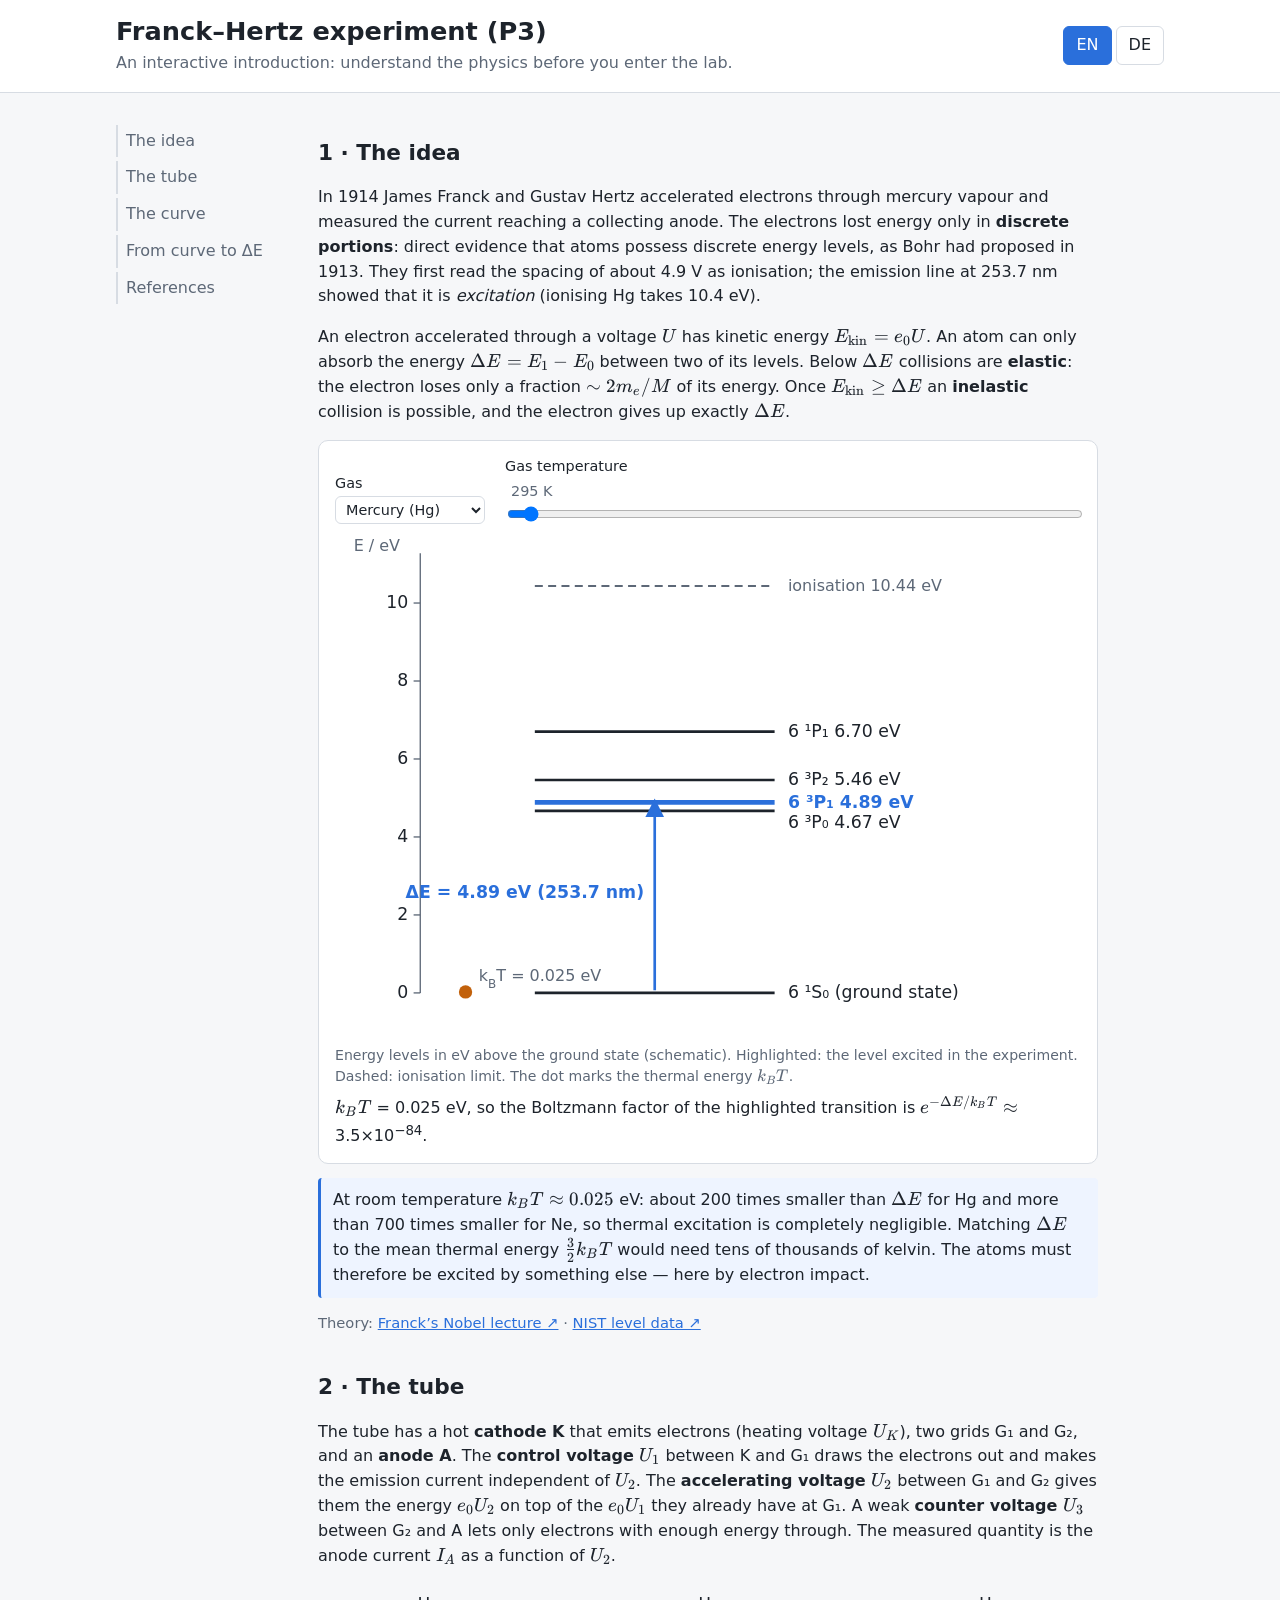
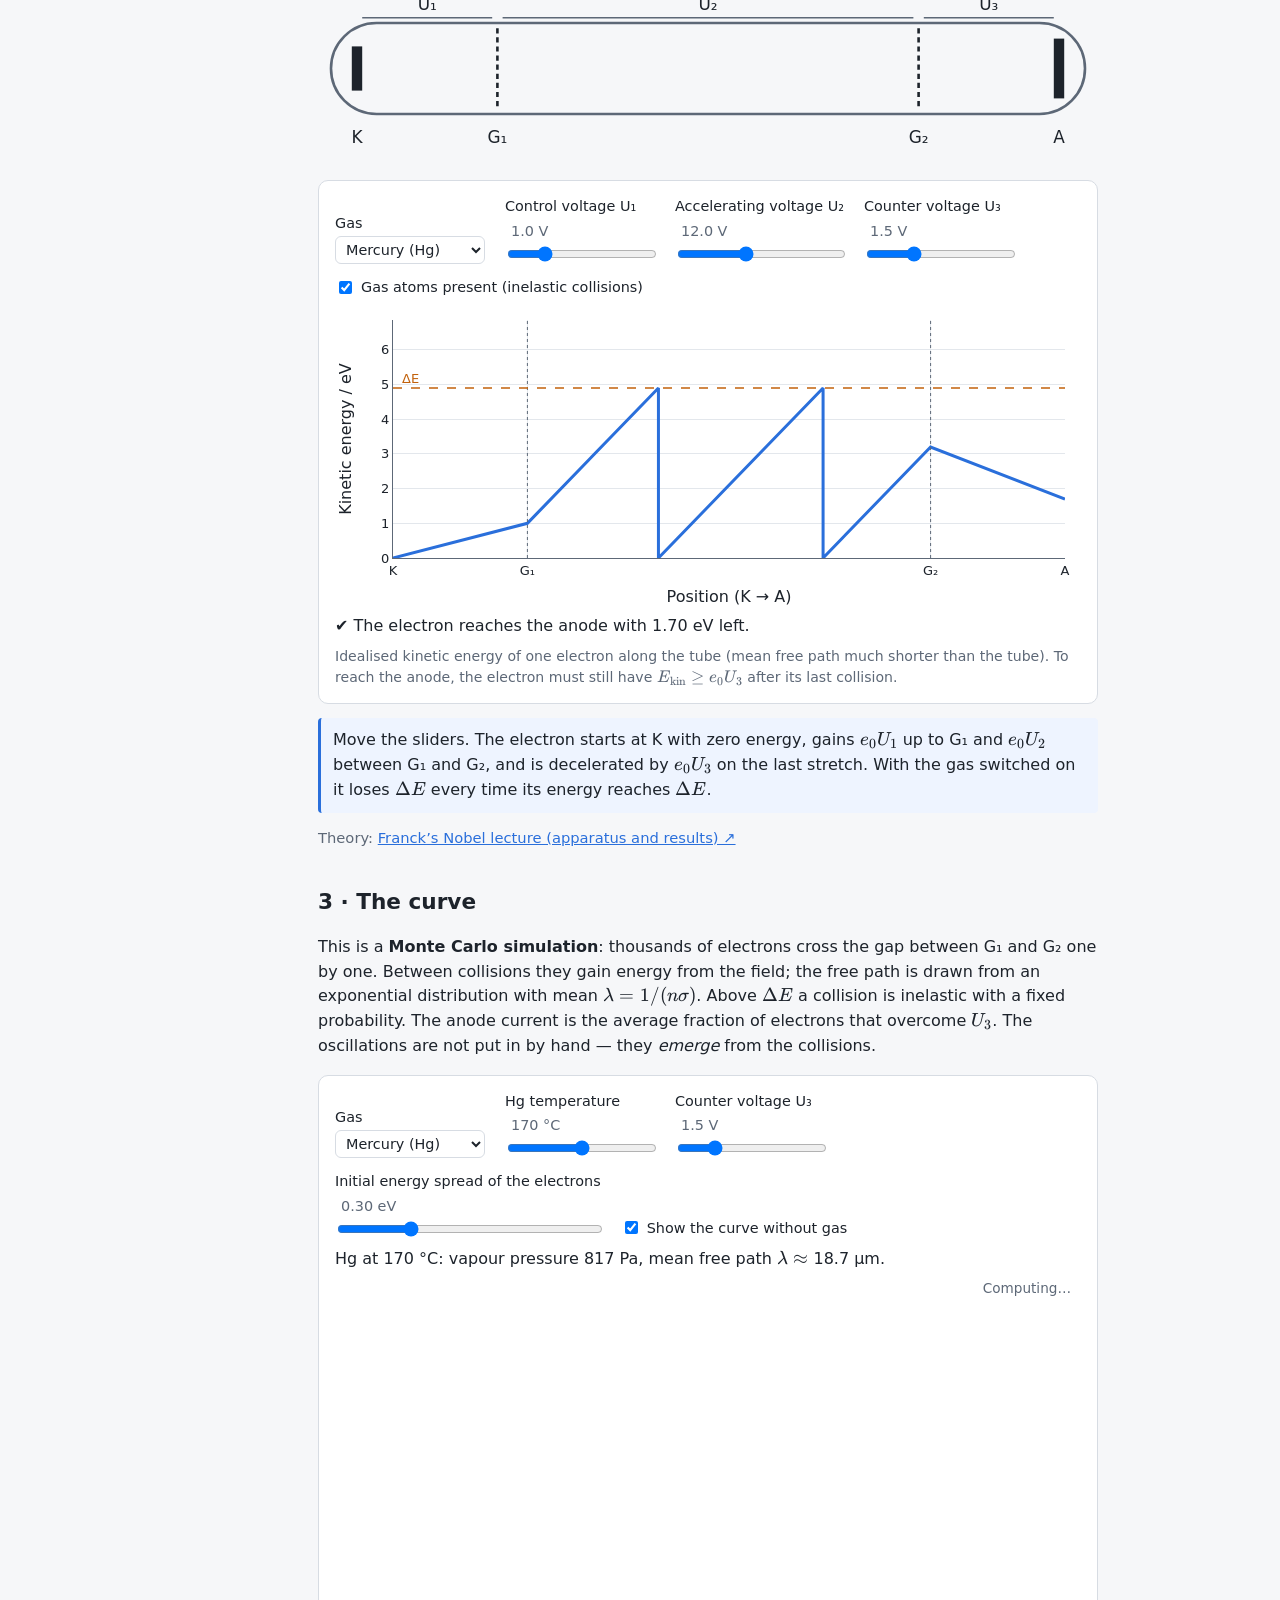
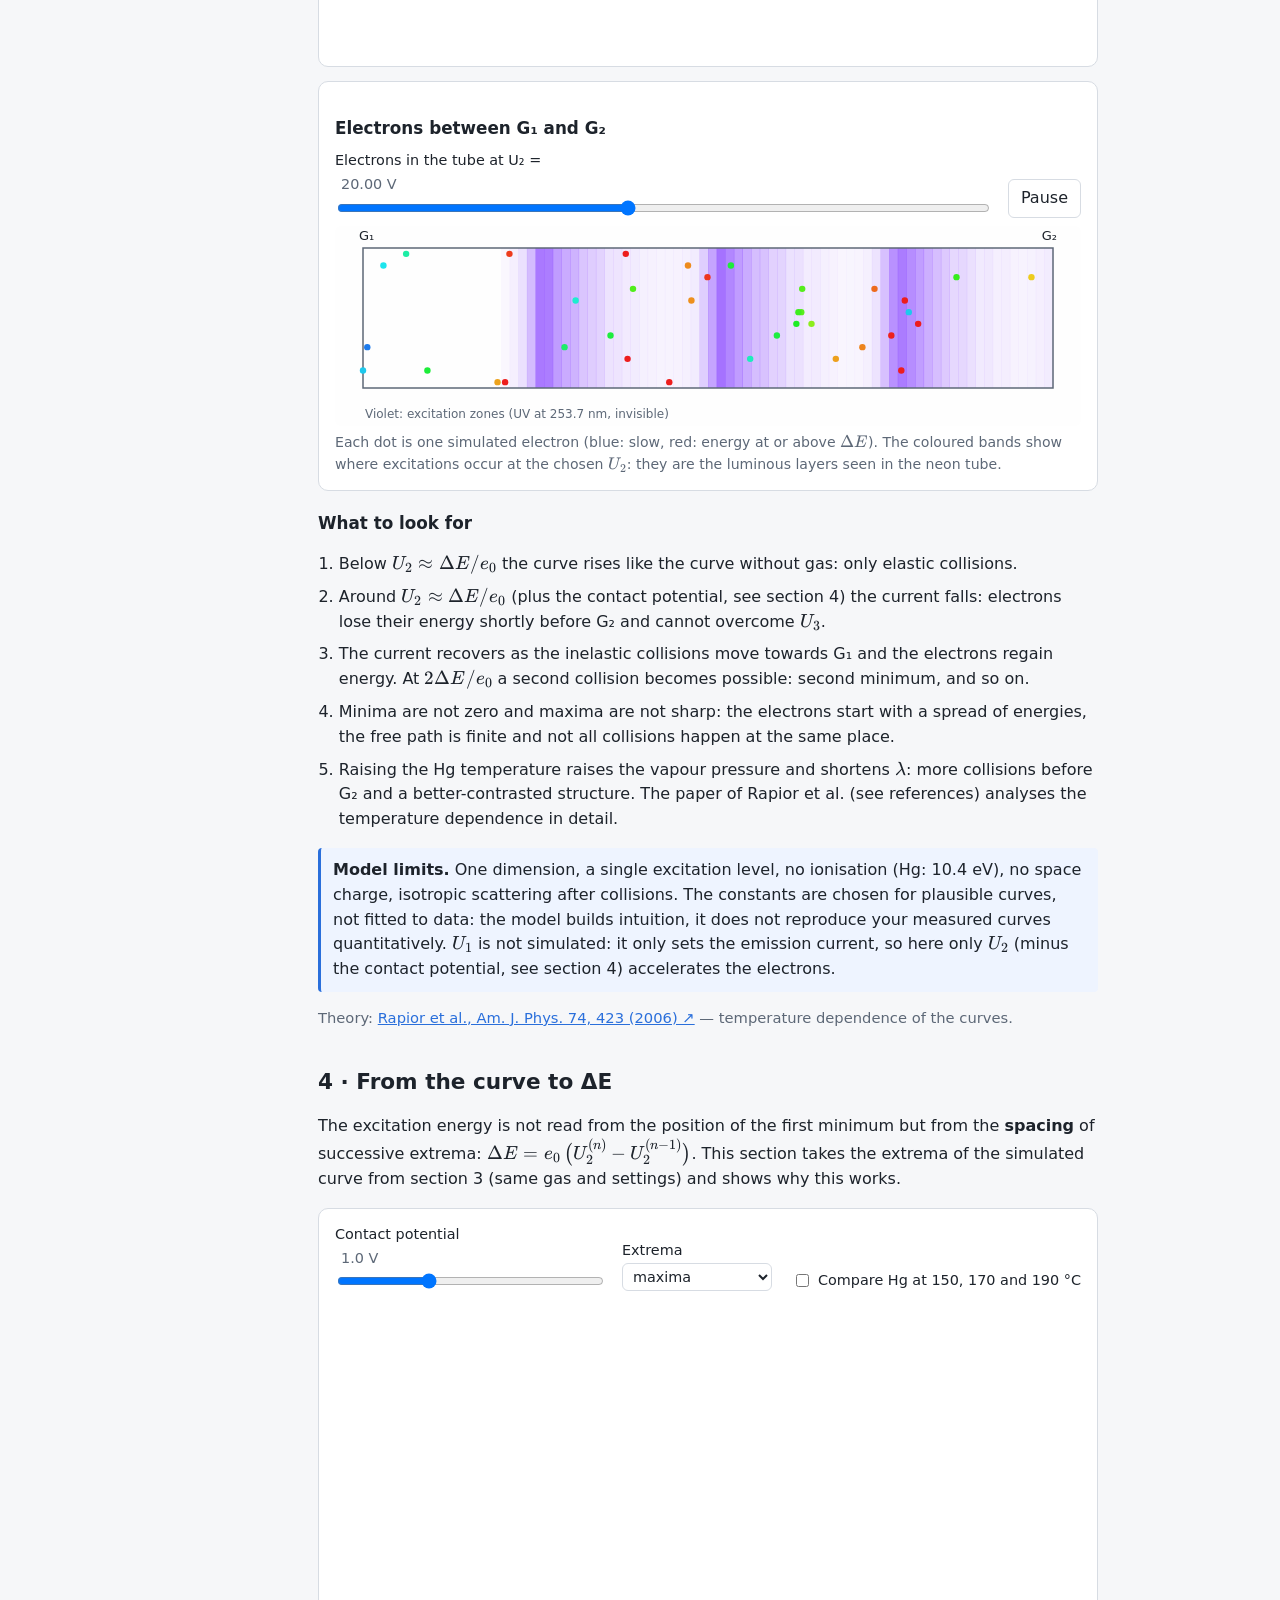
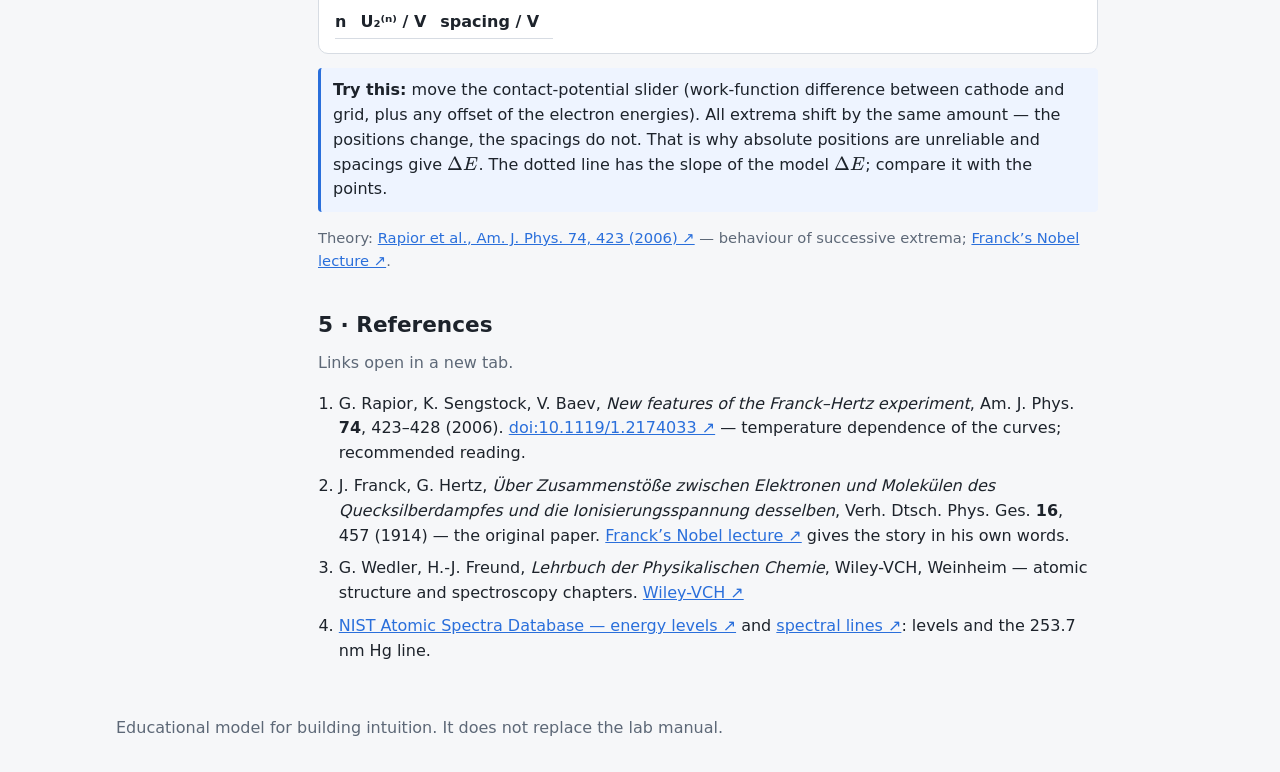
==== commit 3762a73e: "fix: remaining review minors (subscripts, legend, canvas wrap, selective recompute, error handling, " ====
--- a/index.html
+++ b/index.html
@@ -124,7 +124,7 @@
             <input id="curve-temp" type="range" min="150" max="190" step="1" value="170">
           </label>
           <label><span data-i18n="curve.U3"></span> <output id="curve-U3-out"></output>
-            <input id="curve-U3" type="range" min="0" max="5" step="0.1" value="1.5">
+            <input id="curve-U3" type="range" min="0.5" max="5" step="0.1" value="1.5">
           </label>
           <label><span data-i18n="curve.spread"></span> <output id="curve-spread-out"></output>
             <input id="curve-spread" type="range" min="0.05" max="1" step="0.05" value="0.3">
@@ -136,6 +136,7 @@
           <div id="curve-plot" class="plot" role="img" data-i18n-aria="curve.plot.aria"></div>
           <span id="curve-busy" class="busy" hidden data-i18n="busy"></span>
           <span id="curve-status" class="sr-only" role="status"></span>
+          <p id="curve-error" class="error" role="alert" hidden data-i18n="curve.error"></p>
         </div>
       </div>
 
--- a/css/style.css
+++ b/css/style.css
@@ -51,6 +51,8 @@
 table.data { border-collapse: collapse; margin-top: 8px; font-variant-numeric: tabular-nums; }
 table.data th, table.data td { border-bottom: 1px solid var(--border); padding: 3px 14px 3px 0; text-align: left; }
 .foot { padding-bottom: 32px; }
+.error { margin: .5rem 0 0; color: #b42318; font-weight: 600; }
+@media (prefers-color-scheme: dark) { .error { color: #ff8a80; } }
 .sr-only { position: absolute; width: 1px; height: 1px; margin: -1px; padding: 0; overflow: hidden; clip: rect(0 0 0 0); white-space: nowrap; border: 0; }
 /* tube schematic and level ladder */
 .glass { fill: none; stroke: var(--muted); stroke-width: 2; }
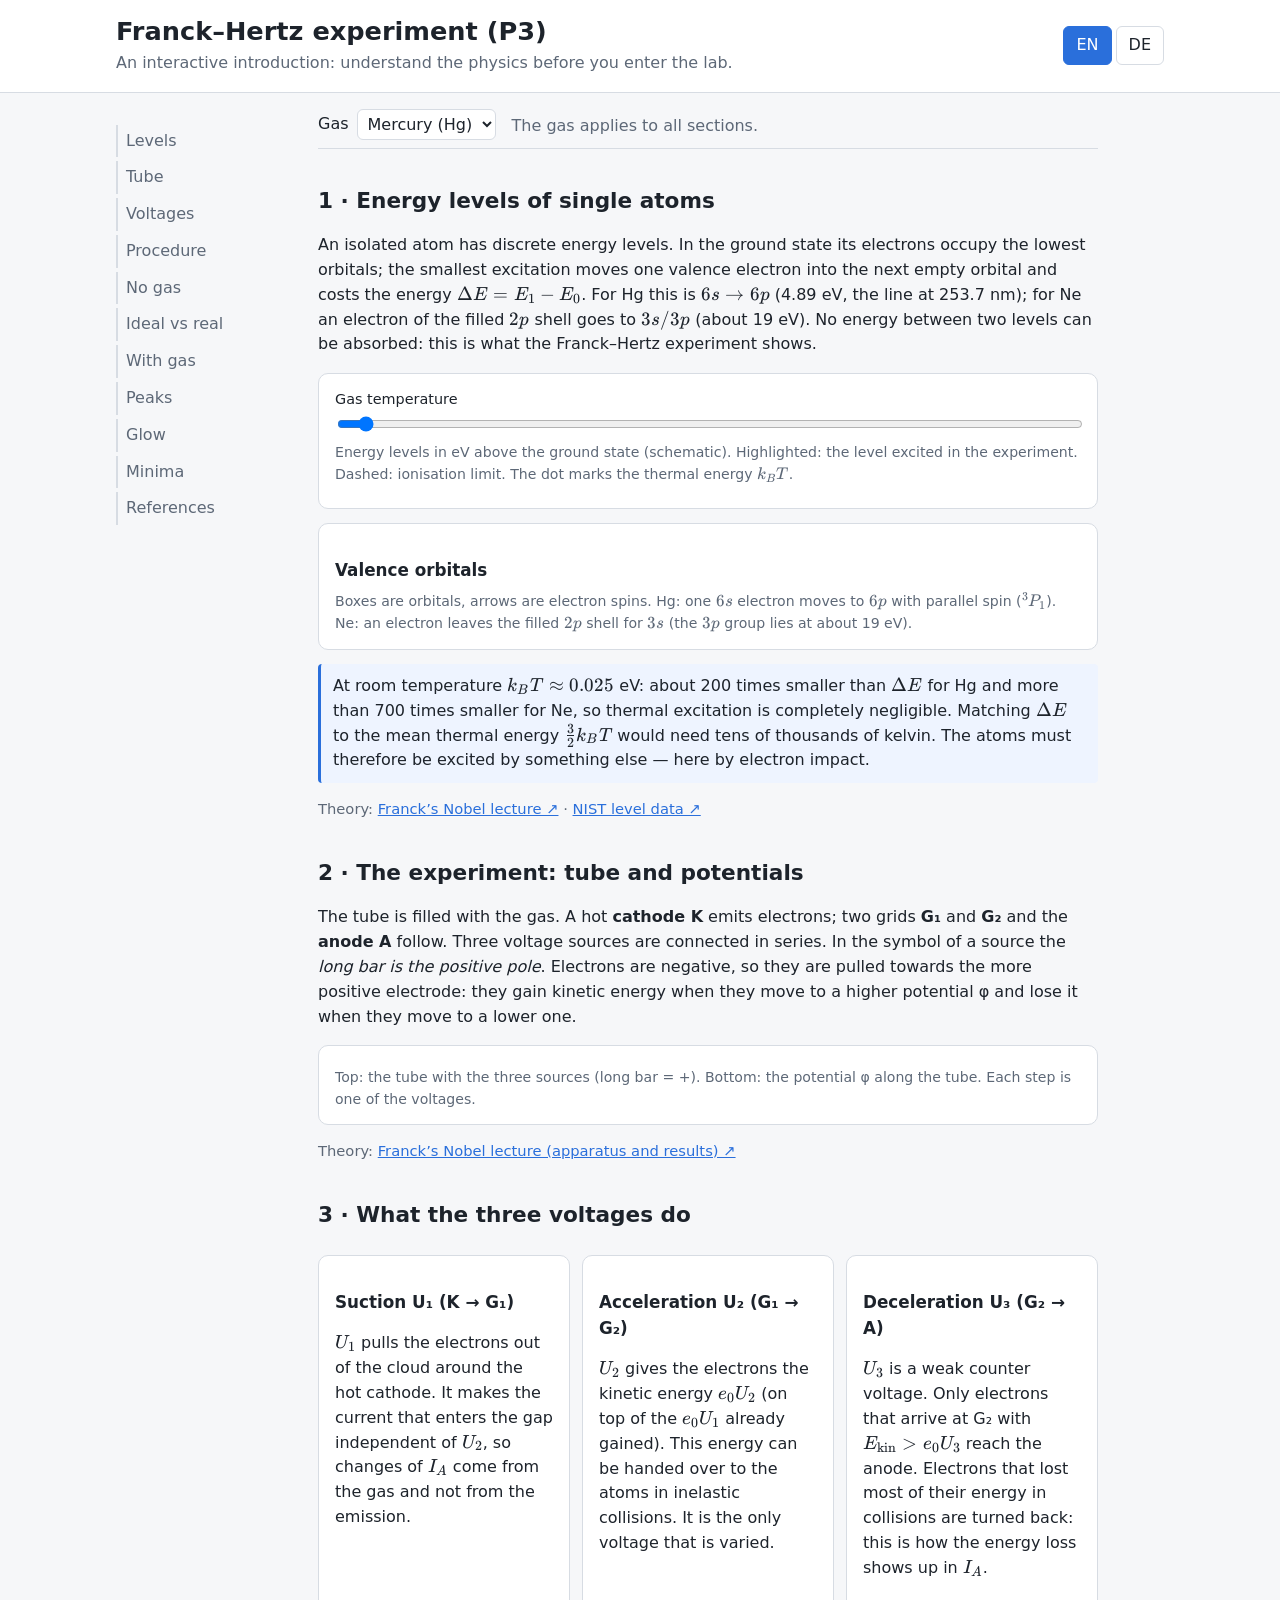
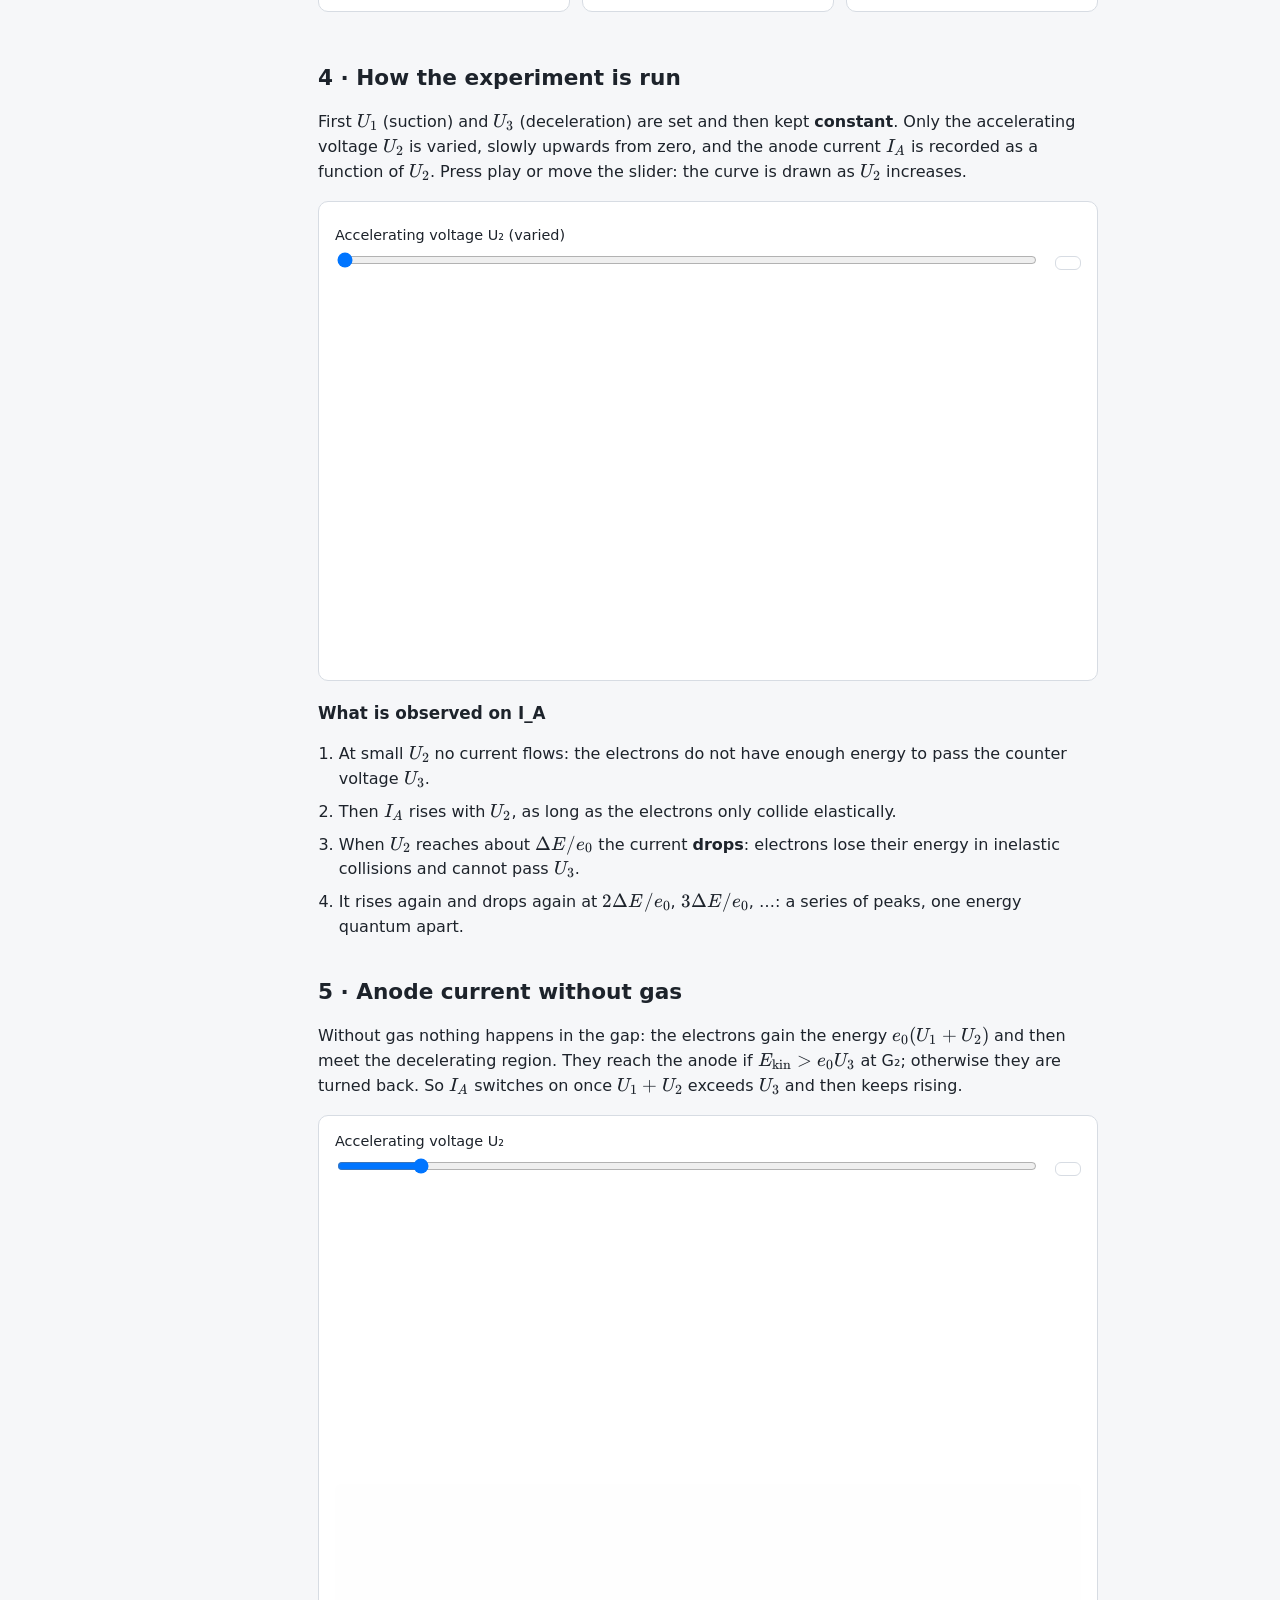
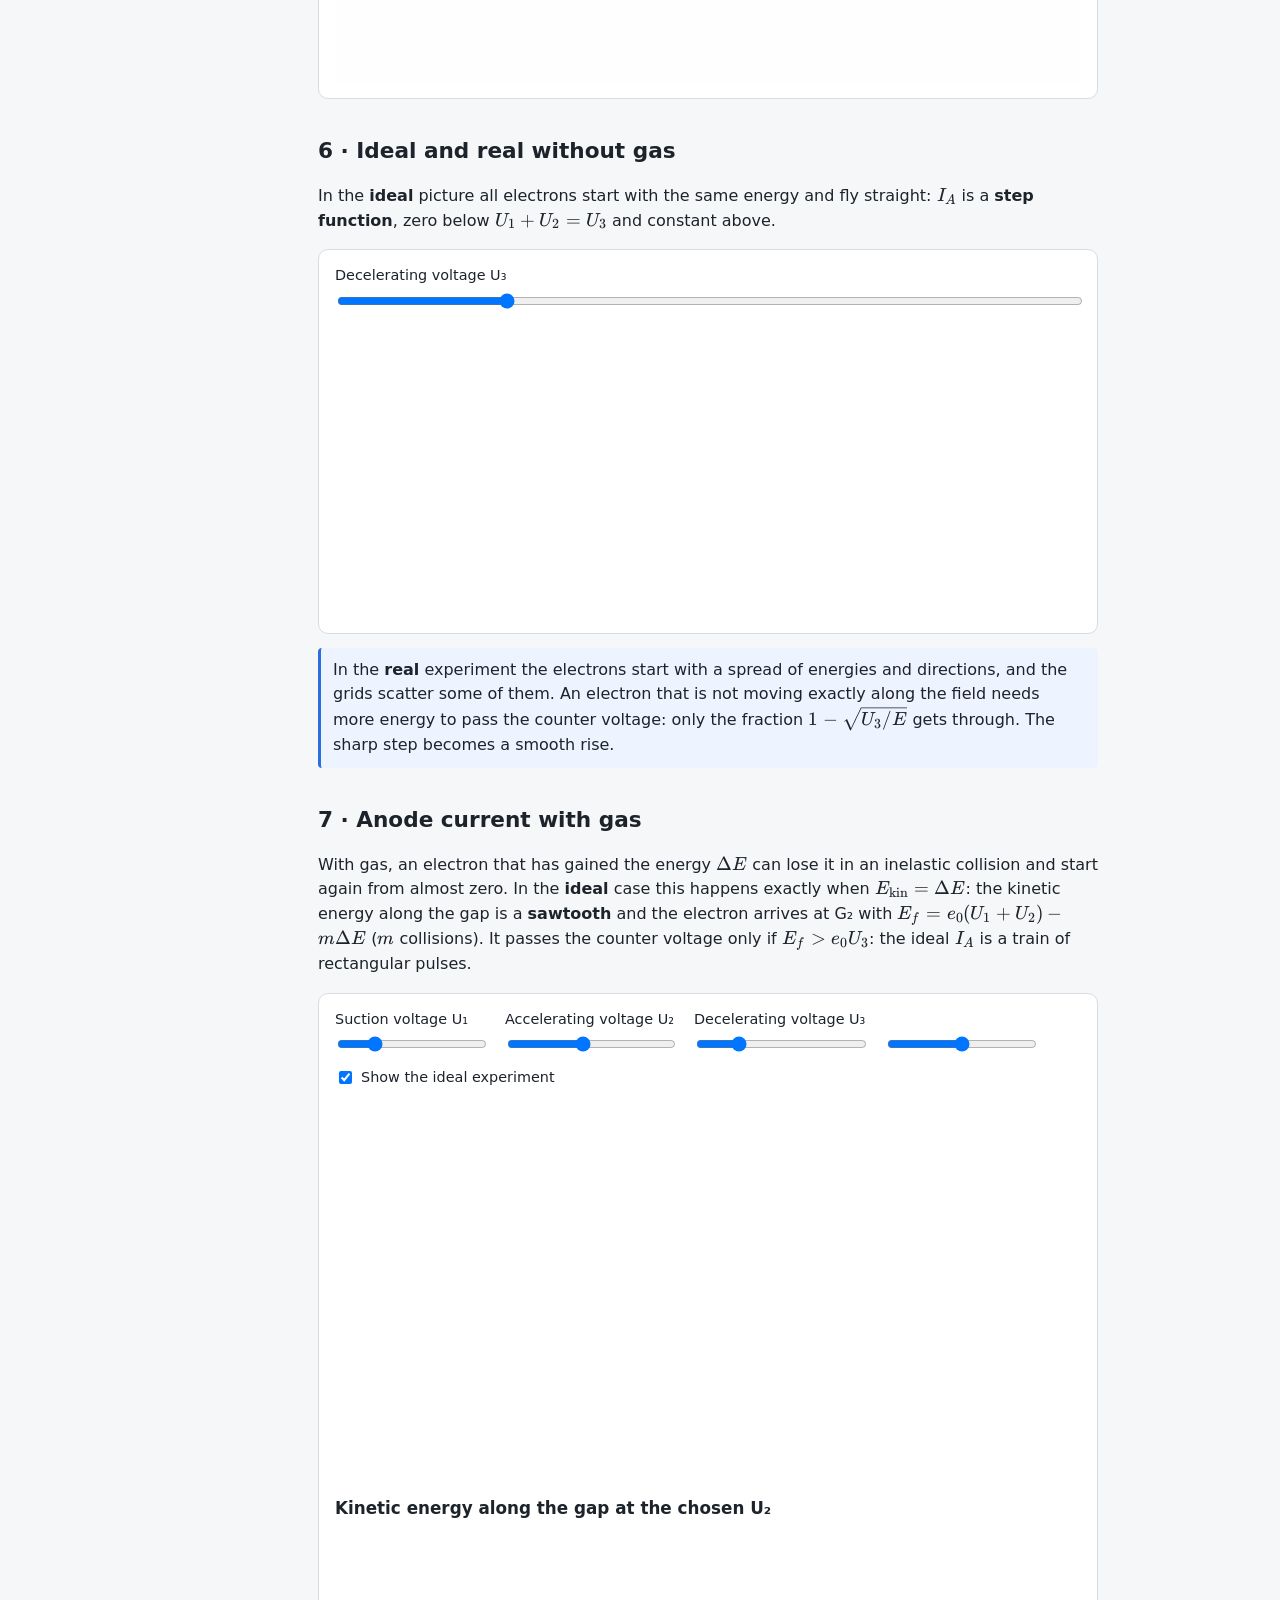
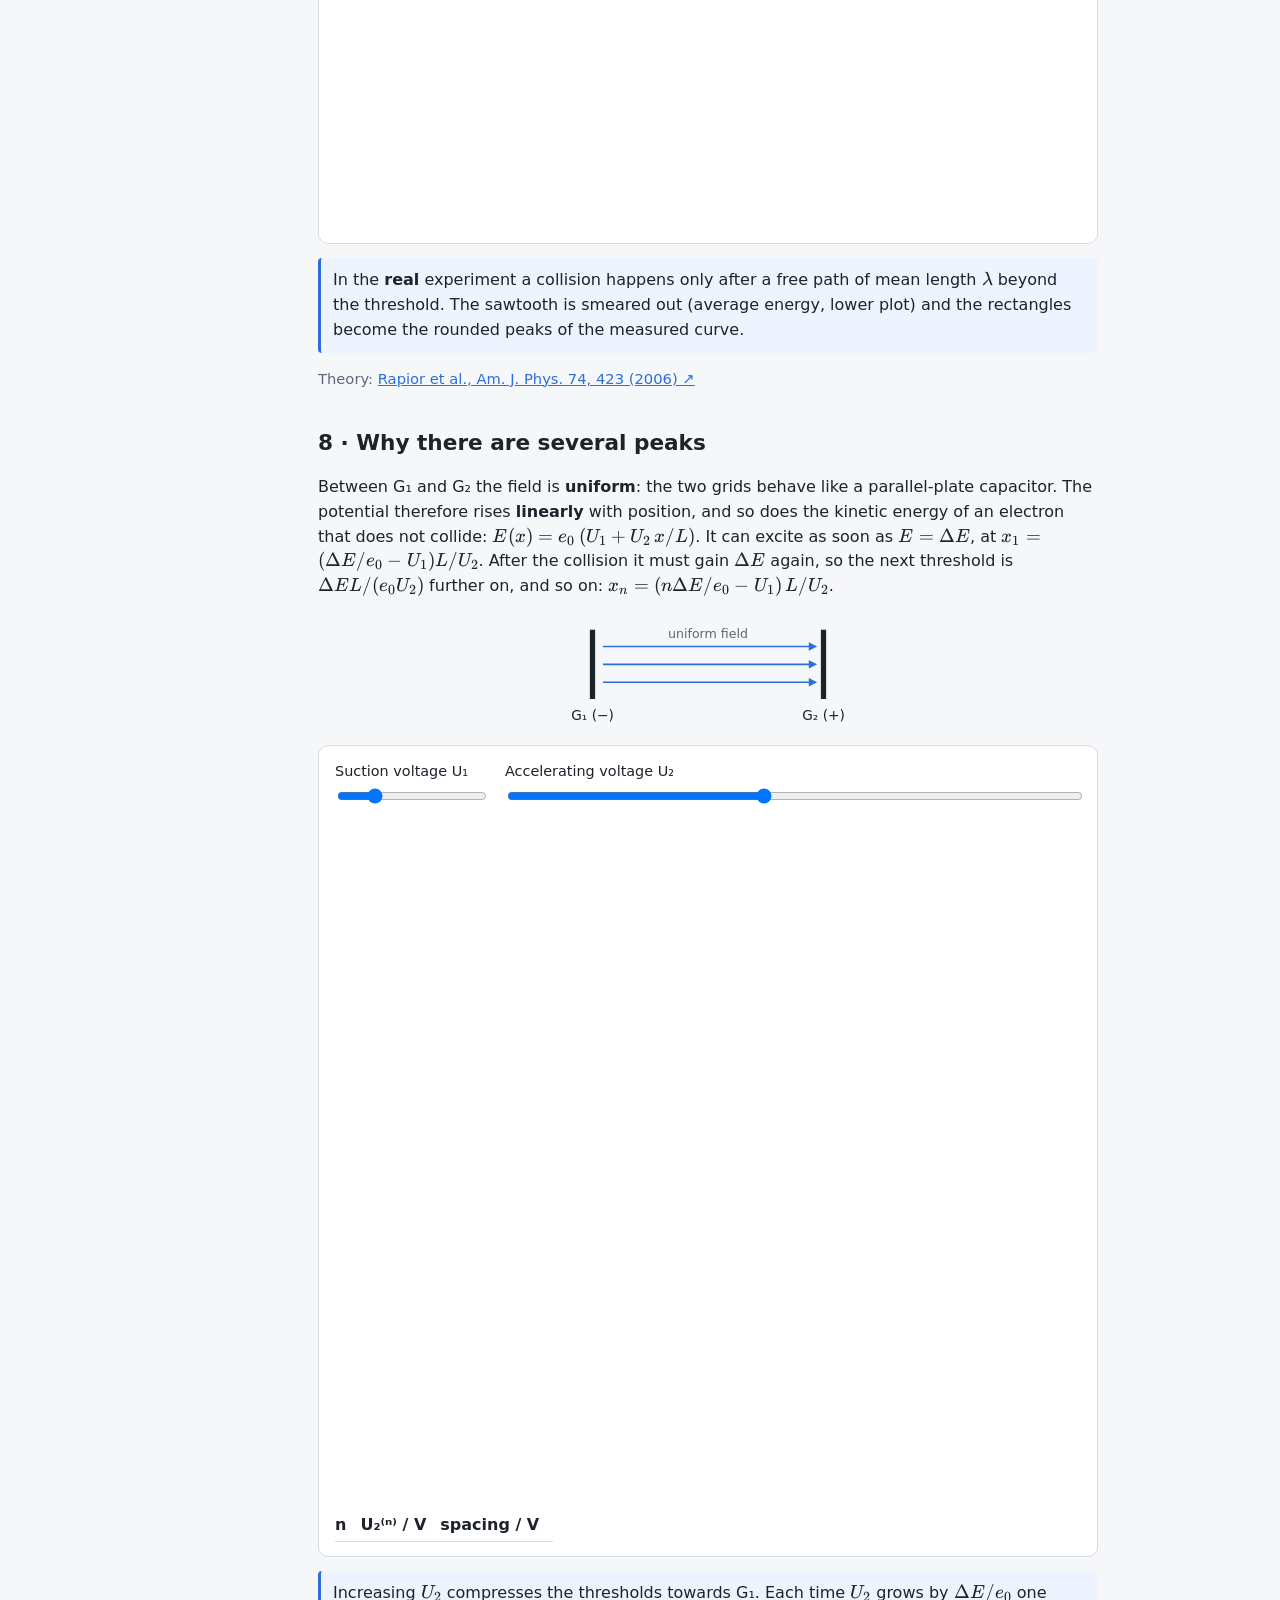
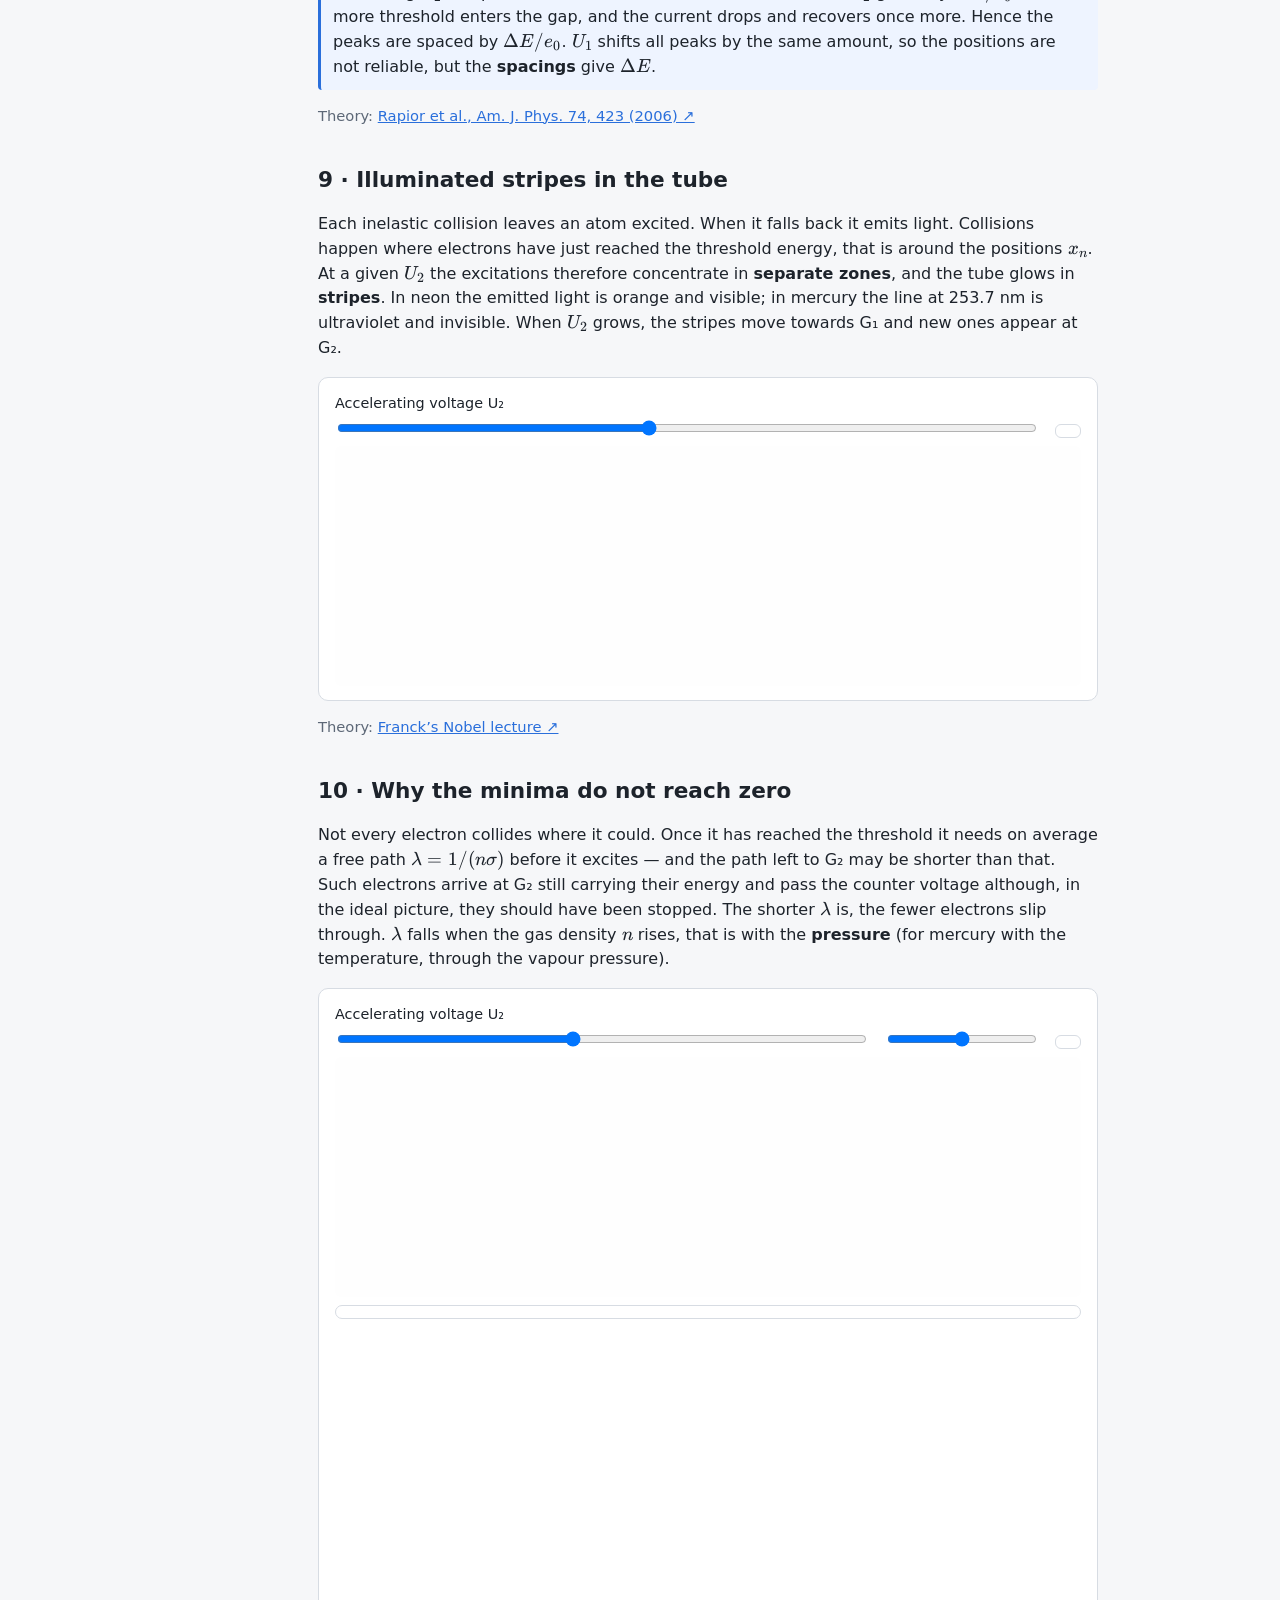
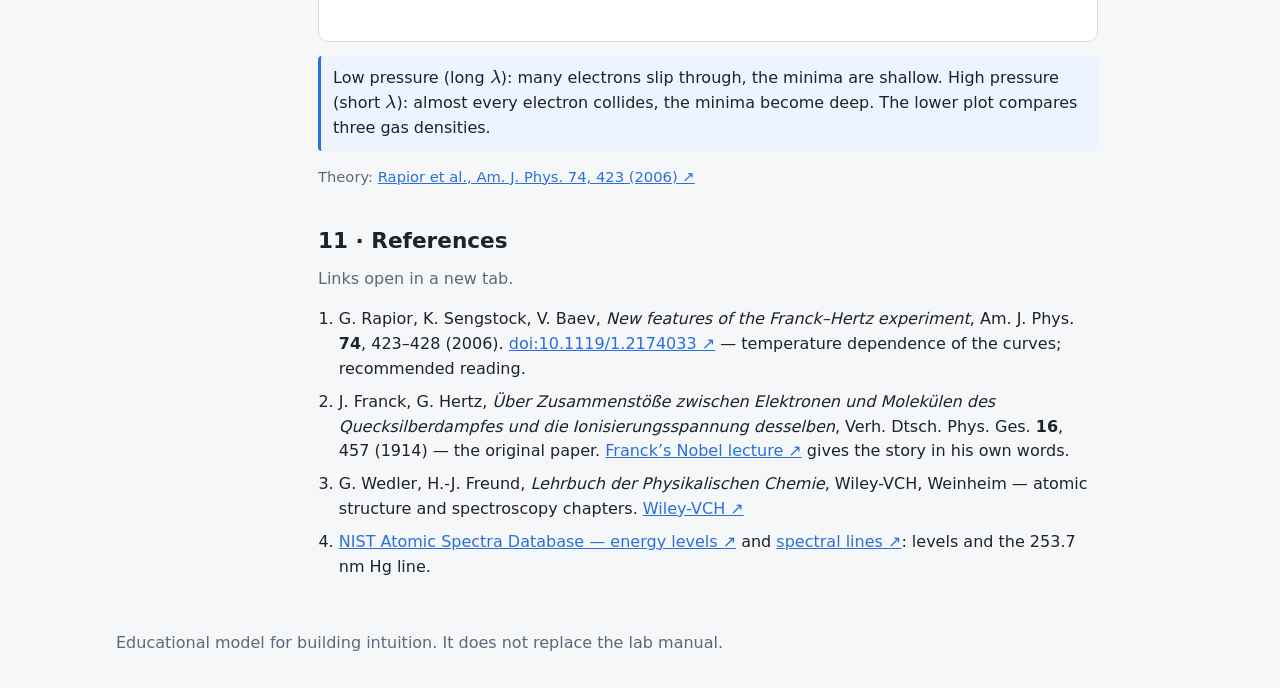
==== commit 1a111d3a: "feat: cut over to the analytic page skeleton (texts, markup, canvas helpers) and drop the Monte Carl" ====
--- a/index.html
+++ b/index.html
@@ -28,173 +28,233 @@
 <div class="wrap layout">
   <nav class="toc" data-i18n-aria="nav.label">
     <a href="#idea" data-i18n="nav.idea"></a>
-    <a href="#tube" data-i18n="nav.tube"></a>
-    <a href="#curve" data-i18n="nav.curve"></a>
-    <a href="#delta" data-i18n="nav.delta"></a>
+    <a href="#scheme" data-i18n="nav.scheme"></a>
+    <a href="#roles" data-i18n="nav.roles"></a>
+    <a href="#run" data-i18n="nav.run"></a>
+    <a href="#nogas" data-i18n="nav.nogas"></a>
+    <a href="#cmp" data-i18n="nav.cmp"></a>
+    <a href="#gas" data-i18n="nav.gas"></a>
+    <a href="#peaks" data-i18n="nav.peaks"></a>
+    <a href="#glow" data-i18n="nav.glow"></a>
+    <a href="#minima" data-i18n="nav.minima"></a>
     <a href="#refs" data-i18n="nav.refs"></a>
   </nav>
 
   <main>
     <noscript><p class="note" data-i18n="noscript">This page needs JavaScript for the interactive tools.</p></noscript>
-
-    <!-- 1 · The idea -->
+    <div class="gasbar">
+      <label><span data-i18n="ctl.gas"></span>
+        <select id="global-gas">
+          <option value="hg" data-i18n="gas.hg"></option>
+          <option value="ne" data-i18n="gas.ne"></option>
+        </select>
+      </label>
+      <span class="muted" data-i18n="gasbar.hint"></span>
+    </div>
+
+    <!-- 1 · Energy levels -->
     <section id="idea">
       <h2 data-i18n="idea.title"></h2>
       <p data-i18n="idea.p1"></p>
-      <p data-i18n="idea.p2"></p>
-      <div class="card">
-        <div class="controls">
-          <label><span data-i18n="ctl.gas"></span>
-            <select id="levels-gas">
-              <option value="hg" data-i18n="gas.hg"></option>
-              <option value="ne" data-i18n="gas.ne"></option>
-            </select>
-          </label>
+      <div class="card">
+        <div class="controls">
           <label class="grow"><span data-i18n="idea.temp"></span> <output id="levels-T-out"></output>
             <input id="levels-T" type="range" min="2.4" max="4.8" step="0.01" value="2.47">
           </label>
         </div>
-        <div id="levels-svg" class="figure" role="img" aria-labelledby="levels-cap"></div>
-        <p id="levels-cap" class="caption" data-i18n="idea.caption"></p>
+        <div id="levels-svg" class="figure" role="img" data-i18n-aria="idea.levels.aria"></div>
+        <p class="caption" data-i18n="idea.caption"></p>
         <p id="levels-result" class="result" aria-live="polite"></p>
+      </div>
+      <div class="card">
+        <h3 data-i18n="idea.orb.title"></h3>
+        <div id="orbitals-svg" class="figure" role="img" data-i18n-aria="idea.orb.aria"></div>
+        <p class="caption" data-i18n="idea.orb.caption"></p>
       </div>
       <p class="note" data-i18n="idea.thermal"></p>
       <p class="theory" data-i18n="idea.theory"></p>
     </section>
 
-    <!-- 2 · The tube -->
-    <section id="tube">
-      <h2 data-i18n="tube.title"></h2>
-      <p data-i18n="tube.p1"></p>
-      <svg class="schematic" viewBox="0 0 600 140" role="img" data-i18n-aria="tube.schematic.aria">
-        <rect x="10" y="30" width="580" height="70" rx="35" class="glass"/>
-        <rect x="26" y="48" width="8" height="34" class="electrode"/>
-        <line x1="138" y1="34" x2="138" y2="96" class="grid-el"/>
-        <line x1="462" y1="34" x2="462" y2="96" class="grid-el"/>
-        <rect x="566" y="42" width="8" height="46" class="electrode"/>
-        <g class="sch-label" text-anchor="middle">
-          <text x="30" y="122">K</text><text x="138" y="122">G₁</text>
-          <text x="462" y="122">G₂</text><text x="570" y="122">A</text>
-          <text x="84" y="20">U₁</text><text x="300" y="20">U₂</text><text x="516" y="20">U₃</text>
-        </g>
-        <g class="sch-arrow">
-          <line x1="34" y1="26" x2="134" y2="26"/><line x1="142" y1="26" x2="458" y2="26"/><line x1="466" y1="26" x2="566" y2="26"/>
-        </g>
+    <!-- 2 · The experiment scheme -->
+    <section id="scheme">
+      <h2 data-i18n="scheme.title"></h2>
+      <p data-i18n="scheme.p1"></p>
+      <div class="card">
+        <div id="scheme-svg" class="figure" role="img" data-i18n-aria="scheme.aria"></div>
+        <p class="caption" data-i18n="scheme.caption"></p>
+      </div>
+      <p class="theory" data-i18n="scheme.theory"></p>
+    </section>
+
+    <!-- 3 · What the voltages do -->
+    <section id="roles">
+      <h2 data-i18n="roles.title"></h2>
+      <div class="cards3">
+        <div class="card"><h3 data-i18n="roles.suction.title"></h3><p data-i18n="roles.suction.text"></p></div>
+        <div class="card"><h3 data-i18n="roles.accel.title"></h3><p data-i18n="roles.accel.text"></p></div>
+        <div class="card"><h3 data-i18n="roles.decel.title"></h3><p data-i18n="roles.decel.text"></p></div>
+      </div>
+    </section>
+
+    <!-- 4 · How the experiment is run -->
+    <section id="run">
+      <h2 data-i18n="run.title"></h2>
+      <p data-i18n="run.p1"></p>
+      <div class="card">
+        <p id="run-fixed" class="chips"></p>
+        <div class="controls">
+          <label class="grow"><span data-i18n="run.U2"></span> <output id="run-U2-out"></output>
+            <input id="run-U2" type="range" min="0" max="45" step="0.25" value="0">
+          </label>
+          <button id="run-play" type="button" class="btn"></button>
+        </div>
+        <div id="run-plot" class="plot" role="img" data-i18n-aria="run.plot.aria"></div>
+        <p id="run-readout" class="result"></p>
+      </div>
+      <h3 data-i18n="run.obs.title"></h3>
+      <ol class="look">
+        <li data-i18n="run.obs.1"></li>
+        <li data-i18n="run.obs.2"></li>
+        <li data-i18n="run.obs.3"></li>
+        <li data-i18n="run.obs.4"></li>
+      </ol>
+    </section>
+
+    <!-- 5 · Anode current without gas -->
+    <section id="nogas">
+      <h2 data-i18n="nogas.title"></h2>
+      <p data-i18n="nogas.p1"></p>
+      <div class="card">
+        <div class="controls">
+          <label class="grow"><span data-i18n="nogas.probe"></span> <output id="nogas-U2-out"></output>
+            <input id="nogas-U2" type="range" min="0" max="45" step="0.25" value="5">
+          </label>
+          <button id="nogas-toggle" type="button" class="btn"></button>
+        </div>
+        <div id="nogas-plot" class="plot short" role="img" data-i18n-aria="nogas.plot.aria"></div>
+        <canvas id="nogas-canvas" class="motion" role="img" data-i18n-aria="nogas.canvas.aria"></canvas>
+      </div>
+    </section>
+
+    <!-- 6 · Ideal and real, no gas -->
+    <section id="cmp">
+      <h2 data-i18n="cmp.title"></h2>
+      <p data-i18n="cmp.p1"></p>
+      <div class="card">
+        <div class="controls">
+          <label class="grow"><span data-i18n="cmp.U3"></span> <output id="cmp-U3-out"></output>
+            <input id="cmp-U3" type="range" min="0.5" max="5" step="0.1" value="1.5">
+          </label>
+        </div>
+        <div id="cmp-plot" class="plot short" role="img" data-i18n-aria="cmp.plot.aria"></div>
+      </div>
+      <p class="note" data-i18n="cmp.p2"></p>
+    </section>
+
+    <!-- 7 · Anode current with gas -->
+    <section id="gas">
+      <h2 data-i18n="gas.title"></h2>
+      <p data-i18n="gas.p1"></p>
+      <div class="card">
+        <div class="controls">
+          <label><span data-i18n="ctl.U1"></span> <output id="gas-U1-out"></output>
+            <input id="gas-U1" type="range" min="0" max="4.5" step="0.1" value="1">
+          </label>
+          <label><span data-i18n="ctl.U2"></span> <output id="gas-U2-out"></output>
+            <input id="gas-U2" type="range" min="0" max="45" step="0.25" value="20">
+          </label>
+          <label><span data-i18n="ctl.U3"></span> <output id="gas-U3-out"></output>
+            <input id="gas-U3" type="range" min="0.5" max="5" step="0.1" value="1.5">
+          </label>
+          <label><span id="gas-density-label"></span> <output id="gas-density-out"></output>
+            <input id="gas-density" type="range" min="150" max="190" step="1" value="170">
+          </label>
+          <label class="check"><input id="gas-ideal" type="checkbox" checked> <span data-i18n="gas.ideal"></span></label>
+        </div>
+        <div id="gas-plot" class="plot" role="img" data-i18n-aria="gas.plot.aria"></div>
+        <p id="gas-readout" class="result" aria-live="polite"></p>
+        <h3 data-i18n="gas.energy.title"></h3>
+        <div id="gas-energy-plot" class="plot short" role="img" data-i18n-aria="gas.energy.aria"></div>
+      </div>
+      <p class="note" data-i18n="gas.p2"></p>
+      <p class="theory" data-i18n="gas.theory"></p>
+    </section>
+
+    <!-- 8 · Why several peaks -->
+    <section id="peaks">
+      <h2 data-i18n="peaks.title"></h2>
+      <p data-i18n="peaks.p1"></p>
+      <svg id="peaks-cap" class="capacitor" viewBox="0 0 400 110" role="img" data-i18n-aria="peaks.cap.aria">
+        <line x1="90" y1="14" x2="90" y2="80" class="plate"/>
+        <line x1="310" y1="14" x2="310" y2="80" class="plate"/>
+        <g class="field"><line x1="100" y1="30" x2="300" y2="30"/><line x1="100" y1="47" x2="300" y2="47"/><line x1="100" y1="64" x2="300" y2="64"/></g>
+        <path d="M296,26 l8,4 l-8,4 z M296,43 l8,4 l-8,4 z M296,60 l8,4 l-8,4 z" class="head"/>
+        <text x="90" y="100" text-anchor="middle" data-i18n="peaks.cap.G1"></text>
+        <text x="310" y="100" text-anchor="middle" data-i18n="peaks.cap.G2"></text>
+        <text x="200" y="22" text-anchor="middle" class="small" data-i18n="peaks.cap.E"></text>
       </svg>
       <div class="card">
         <div class="controls">
-          <label><span data-i18n="ctl.gas"></span>
-            <select id="tube-gas">
-              <option value="hg" data-i18n="gas.hg"></option>
-              <option value="ne" data-i18n="gas.ne"></option>
-            </select>
-          </label>
-          <label><span data-i18n="tube.U1"></span> <output id="tube-U1-out"></output>
-            <input id="tube-U1" type="range" min="0" max="4.5" step="0.1" value="1">
-          </label>
-          <label><span data-i18n="tube.U2"></span> <output id="tube-U2-out"></output>
-            <input id="tube-U2" type="range" min="0" max="30" step="0.1" value="12">
-          </label>
-          <label><span data-i18n="tube.U3"></span> <output id="tube-U3-out"></output>
-            <input id="tube-U3" type="range" min="0" max="5" step="0.1" value="1.5">
-          </label>
-          <label class="check"><input id="tube-gasOn" type="checkbox" checked> <span data-i18n="tube.gasOn"></span></label>
-        </div>
-        <div id="tube-plot" class="plot short" role="img" data-i18n-aria="tube.plot.aria"></div>
-        <p id="tube-result" class="result" aria-live="polite"></p>
-        <p class="caption" data-i18n="tube.caption"></p>
-      </div>
-      <p class="note" data-i18n="tube.hint"></p>
-      <p class="theory" data-i18n="tube.theory"></p>
-    </section>
-
-    <!-- 3 · The curve -->
-    <section id="curve">
-      <h2 data-i18n="curve.title"></h2>
-      <p data-i18n="curve.p1"></p>
-      <div class="card">
-        <div class="controls">
-          <label><span data-i18n="ctl.gas"></span>
-            <select id="curve-gas">
-              <option value="hg" data-i18n="gas.hg"></option>
-              <option value="ne" data-i18n="gas.ne"></option>
-            </select>
-          </label>
-          <label id="curve-temp-wrap"><span data-i18n="curve.temp"></span> <output id="curve-temp-out"></output>
-            <input id="curve-temp" type="range" min="150" max="190" step="1" value="170">
-          </label>
-          <label><span data-i18n="curve.U3"></span> <output id="curve-U3-out"></output>
-            <input id="curve-U3" type="range" min="0.5" max="5" step="0.1" value="1.5">
-          </label>
-          <label><span data-i18n="curve.spread"></span> <output id="curve-spread-out"></output>
-            <input id="curve-spread" type="range" min="0.05" max="1" step="0.05" value="0.3">
-          </label>
-          <label class="check"><input id="curve-nogas" type="checkbox" checked> <span data-i18n="curve.nogas"></span></label>
-        </div>
-        <p id="curve-info" class="result" aria-live="polite"></p>
-        <div class="plot-wrap">
-          <div id="curve-plot" class="plot" role="img" data-i18n-aria="curve.plot.aria"></div>
-          <span id="curve-busy" class="busy" hidden data-i18n="busy"></span>
-          <span id="curve-status" class="sr-only" role="status"></span>
-          <p id="curve-error" class="error" role="alert" hidden data-i18n="curve.error"></p>
-        </div>
-      </div>
-
-      <div class="card">
-        <h3 data-i18n="motion.title"></h3>
-        <div class="controls">
-          <label class="grow"><span data-i18n="curve.probe"></span> <output id="curve-probe-out"></output>
-            <input id="curve-probe" type="range" min="0" max="45" step="0.25" value="20">
-          </label>
-          <button id="motion-toggle" type="button" class="btn"></button>
-        </div>
-        <canvas id="motion-canvas" class="motion" role="img" aria-labelledby="motion-cap"></canvas>
-        <p id="motion-cap" class="caption" data-i18n="motion.caption"></p>
-      </div>
-
-      <h3 data-i18n="curve.look.title"></h3>
-      <ol class="look">
-        <li data-i18n="curve.look.1"></li>
-        <li data-i18n="curve.look.2"></li>
-        <li data-i18n="curve.look.3"></li>
-        <li data-i18n="curve.look.4"></li>
-        <li data-i18n="curve.look.5"></li>
-      </ol>
-      <p class="note" data-i18n="curve.limits"></p>
-      <p class="theory" data-i18n="curve.theory"></p>
-    </section>
-
-    <!-- 4 · From the curve to ΔE -->
-    <section id="delta">
-      <h2 data-i18n="delta.title"></h2>
-      <p data-i18n="delta.p1"></p>
-      <div class="card">
-        <div class="controls">
-          <label class="grow"><span data-i18n="delta.contact"></span> <output id="contact-out"></output>
-            <input id="contact" type="range" min="0" max="3" step="0.1" value="1">
-          </label>
-          <label><span data-i18n="delta.kind"></span>
-            <select id="kind">
-              <option value="maxima" data-i18n="delta.maxima"></option>
-              <option value="minima" data-i18n="delta.minima"></option>
-            </select>
-          </label>
-          <label class="check" id="compare-wrap"><input id="compare" type="checkbox"> <span data-i18n="delta.compare"></span></label>
-        </div>
-        <div id="delta-plot" class="plot short" role="img" data-i18n-aria="delta.plot.aria"></div>
-        <p id="delta-result" class="result" aria-live="polite"></p>
-        <table id="delta-table" class="data">
-          <thead><tr><th>n</th><th data-i18n="delta.col.u"></th><th data-i18n="delta.col.d"></th></tr></thead>
+          <label><span data-i18n="ctl.U1"></span> <output id="peaks-U1-out"></output>
+            <input id="peaks-U1" type="range" min="0" max="4.5" step="0.1" value="1">
+          </label>
+          <label class="grow"><span data-i18n="ctl.U2"></span> <output id="peaks-U2-out"></output>
+            <input id="peaks-U2" type="range" min="0" max="45" step="0.25" value="20">
+          </label>
+        </div>
+        <div id="peaks-plot" class="plot short" role="img" data-i18n-aria="peaks.plot.aria"></div>
+        <p id="peaks-zones" class="result"></p>
+        <div id="peaks-curve-plot" class="plot" role="img" data-i18n-aria="peaks.curve.aria"></div>
+        <p id="peaks-result" class="result" aria-live="polite"></p>
+        <table id="peaks-table" class="data">
+          <thead><tr><th>n</th><th data-i18n="peaks.col.u"></th><th data-i18n="peaks.col.d"></th></tr></thead>
           <tbody></tbody>
         </table>
-        <div id="compare-plot" class="plot short" role="img" data-i18n-aria="compare.plot.aria" hidden></div>
-        <p class="caption" id="compare-cap" data-i18n="delta.compare.caption" hidden></p>
-      </div>
-      <p class="note" data-i18n="delta.p2"></p>
-      <p class="theory" data-i18n="delta.theory"></p>
-    </section>
-
-    <!-- 5 · References -->
+      </div>
+      <p class="note" data-i18n="peaks.p2"></p>
+      <p class="theory" data-i18n="peaks.theory"></p>
+    </section>
+
+    <!-- 9 · Illuminated stripes -->
+    <section id="glow">
+      <h2 data-i18n="glow.title"></h2>
+      <p data-i18n="glow.p1"></p>
+      <div class="card">
+        <div class="controls">
+          <label class="grow"><span data-i18n="glow.U2"></span> <output id="glow-U2-out"></output>
+            <input id="glow-U2" type="range" min="0" max="45" step="0.25" value="20">
+          </label>
+          <button id="glow-toggle" type="button" class="btn"></button>
+        </div>
+        <canvas id="glow-canvas" class="motion tall" role="img" data-i18n-aria="glow.canvas.aria"></canvas>
+      </div>
+      <p class="theory" data-i18n="glow.theory"></p>
+    </section>
+
+    <!-- 10 · Why the minima do not reach zero -->
+    <section id="minima">
+      <h2 data-i18n="minima.title"></h2>
+      <p data-i18n="minima.p1"></p>
+      <div class="card">
+        <div class="controls">
+          <label class="grow"><span data-i18n="minima.U2"></span> <output id="minima-U2-out"></output>
+            <input id="minima-U2" type="range" min="0" max="45" step="0.25" value="20">
+          </label>
+          <label><span id="minima-density-label"></span> <output id="minima-density-out"></output>
+            <input id="minima-density" type="range" min="150" max="190" step="1" value="170">
+          </label>
+          <button id="minima-toggle" type="button" class="btn"></button>
+        </div>
+        <canvas id="minima-canvas" class="motion tall" role="img" data-i18n-aria="minima.canvas.aria"></canvas>
+        <div class="bar" aria-hidden="true"><div id="minima-bar-fill"></div></div>
+        <p id="minima-bartext" class="result" aria-live="polite"></p>
+        <div id="minima-plot" class="plot short" role="img" data-i18n-aria="minima.plot.aria"></div>
+      </div>
+      <p class="note" data-i18n="minima.p2"></p>
+      <p class="theory" data-i18n="minima.theory"></p>
+    </section>
+
+    <!-- 11 · References -->
     <section id="refs">
       <h2 data-i18n="refs.title"></h2>
       <p class="muted" data-i18n="refs.intro"></p>
--- a/css/style.css
+++ b/css/style.css
@@ -39,7 +39,6 @@
 .plot { width: 100%; height: 380px; }
 .plot.short { height: 300px; }
 .plot-wrap { position: relative; }
-.busy { position: absolute; top: 6px; right: 10px; font-size: .85rem; color: var(--muted); }
 .figure svg, .schematic { width: 100%; height: auto; display: block; }
 .motion { width: 100%; height: 200px; display: block; border-radius: 6px; background: color-mix(in srgb, var(--card) 85%, var(--bg)); }
 .caption { color: var(--muted); font-size: .88rem; margin: .4rem 0 0; }
@@ -51,8 +50,6 @@
 table.data { border-collapse: collapse; margin-top: 8px; font-variant-numeric: tabular-nums; }
 table.data th, table.data td { border-bottom: 1px solid var(--border); padding: 3px 14px 3px 0; text-align: left; }
 .foot { padding-bottom: 32px; }
-.error { margin: .5rem 0 0; color: #b42318; font-weight: 600; }
-@media (prefers-color-scheme: dark) { .error { color: #ff8a80; } }
 .sr-only { position: absolute; width: 1px; height: 1px; margin: -1px; padding: 0; overflow: hidden; clip: rect(0 0 0 0); white-space: nowrap; border: 0; }
 /* tube schematic and level ladder */
 .glass { fill: none; stroke: var(--muted); stroke-width: 2; }
@@ -77,3 +74,41 @@
   .plot { height: 320px; }
 }
 @media (prefers-reduced-motion: reduce) { html { scroll-behavior: auto; } }
+
+/* analytic redesign */
+.gasbar { display: flex; flex-wrap: wrap; align-items: center; gap: 8px 16px; position: sticky; top: 0; z-index: 4; background: var(--bg); padding: 8px 0; border-bottom: 1px solid var(--border); }
+.gasbar label { display: flex; align-items: center; gap: 8px; }
+.gasbar select { width: auto; }
+.cards3 { display: grid; grid-template-columns: repeat(3, minmax(0, 1fr)); gap: 12px; }
+.cards3 .card { margin: 14px 0; }
+.chips { display: flex; flex-wrap: wrap; gap: 8px; margin: 0 0 8px; font-size: .9rem; color: var(--muted); }
+.chips span { border: 1px solid var(--border); border-radius: 999px; padding: 2px 10px; }
+.motion.tall { height: 240px; }
+.capacitor { width: 100%; max-width: 420px; height: auto; display: block; margin: 8px auto; }
+.capacitor .plate { stroke: var(--fg); stroke-width: 5; }
+.capacitor .field line { stroke: var(--c1); stroke-width: 1.5; }
+.capacitor .head { fill: var(--c1); }
+.capacitor text { fill: var(--fg); font: 13px system-ui, sans-serif; }
+.capacitor .small { fill: var(--muted); font-size: 12px; }
+.bar { height: 14px; border: 1px solid var(--border); border-radius: 7px; overflow: hidden; margin-top: 8px; }
+#minima-bar-fill { height: 100%; width: 0; background: var(--c2); transition: width .2s; }
+.scheme text { fill: var(--fg); font: 13px system-ui, sans-serif; }
+.scheme .small { fill: var(--muted); font-size: 12px; }
+.scheme .wire { stroke: var(--fg); stroke-width: 1.5; fill: none; }
+.scheme .plate-long { stroke: var(--fg); stroke-width: 3; }
+.scheme .plate-short { stroke: var(--fg); stroke-width: 3; }
+.scheme .phi { stroke: var(--c1); stroke-width: 3; fill: none; }
+.scheme .dash { stroke: var(--muted); stroke-width: 1; stroke-dasharray: 4 3; }
+.scheme .plus { fill: var(--c2); font-weight: 700; }
+.scheme .minus { fill: var(--c1); font-weight: 700; }
+.scheme .glass { fill: none; stroke: var(--muted); stroke-width: 2; }
+.scheme .electrode { fill: var(--fg); }
+.scheme .grid-el { stroke: var(--fg); stroke-width: 2; stroke-dasharray: 4 3; }
+.orb text { fill: var(--fg); font: 14px system-ui, sans-serif; }
+.orb .box { fill: none; stroke: var(--fg); stroke-width: 1.5; }
+.orb .small { fill: var(--muted); font-size: 12px; }
+.orb .arrow { fill: var(--c1); font-size: 18px; }
+@media (max-width: 860px) {
+  .cards3 { grid-template-columns: minmax(0, 1fr); }
+  .gasbar { top: 41px; }
+}
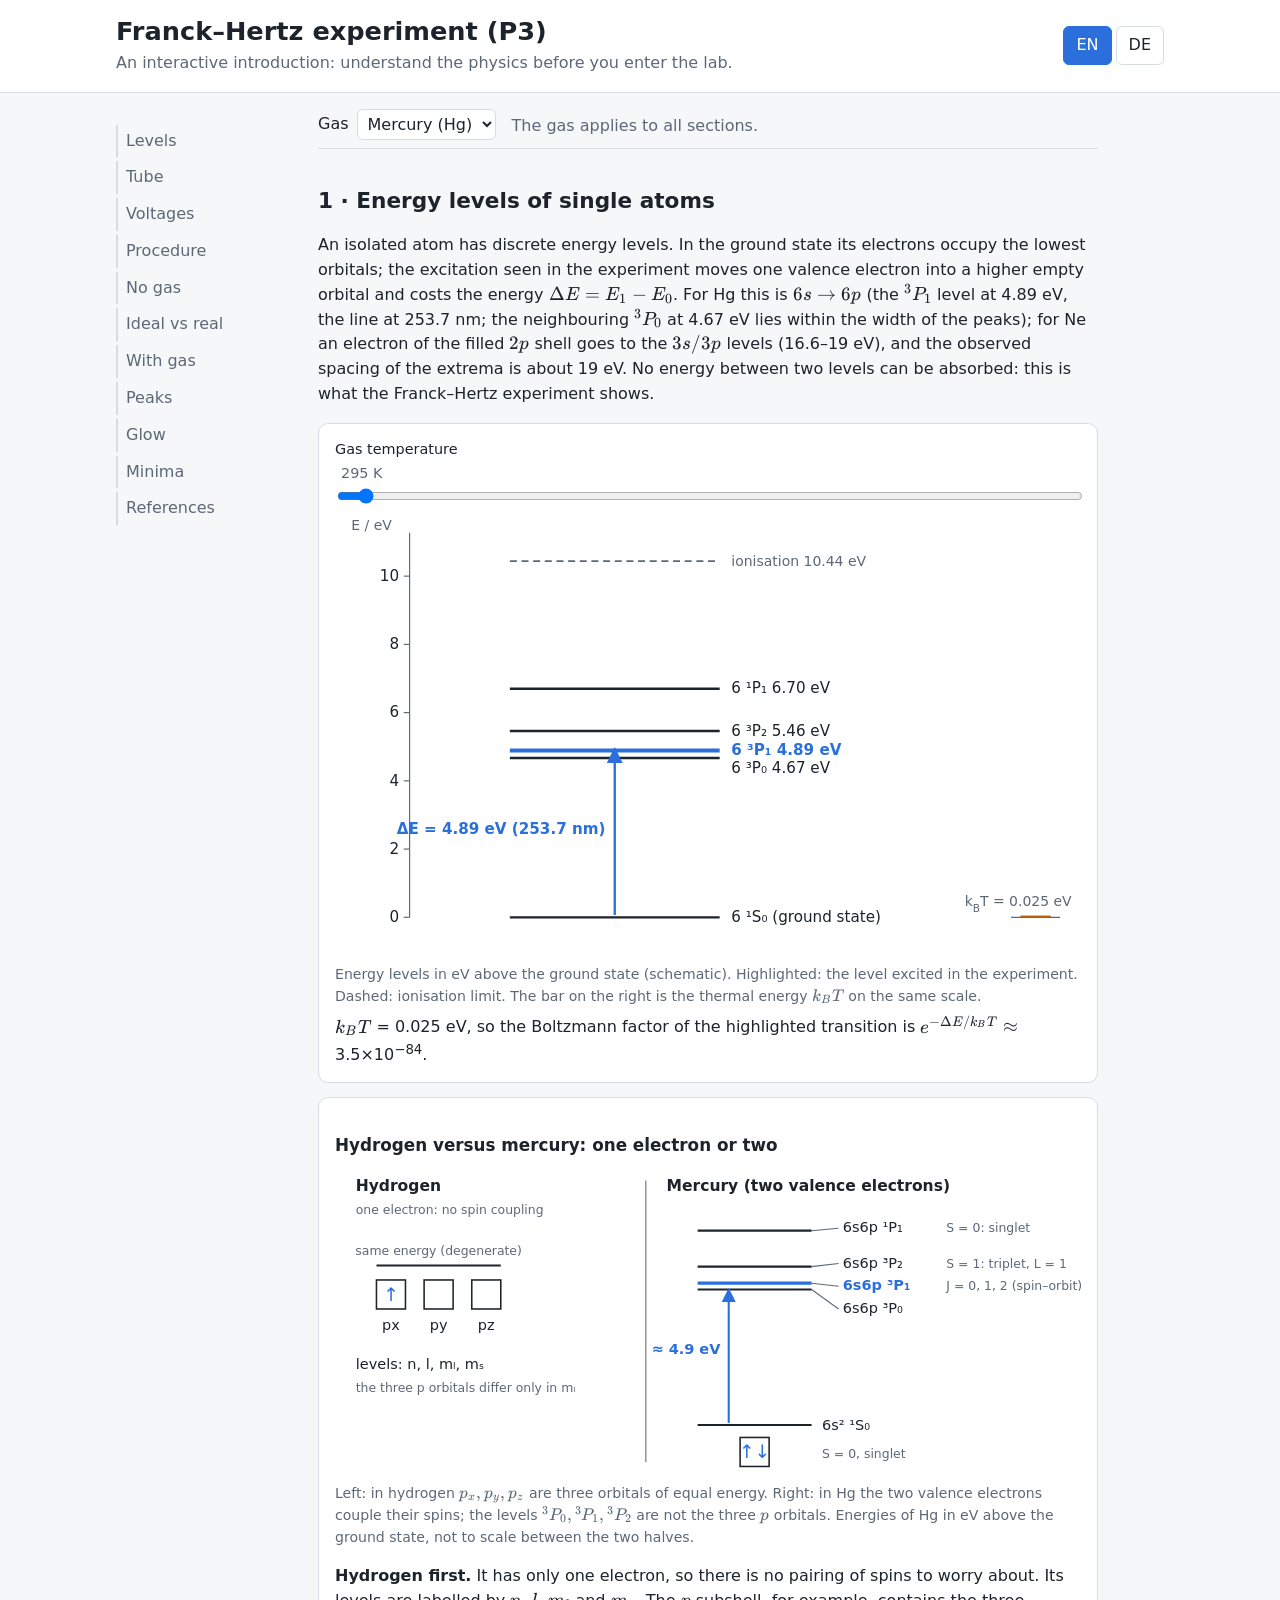
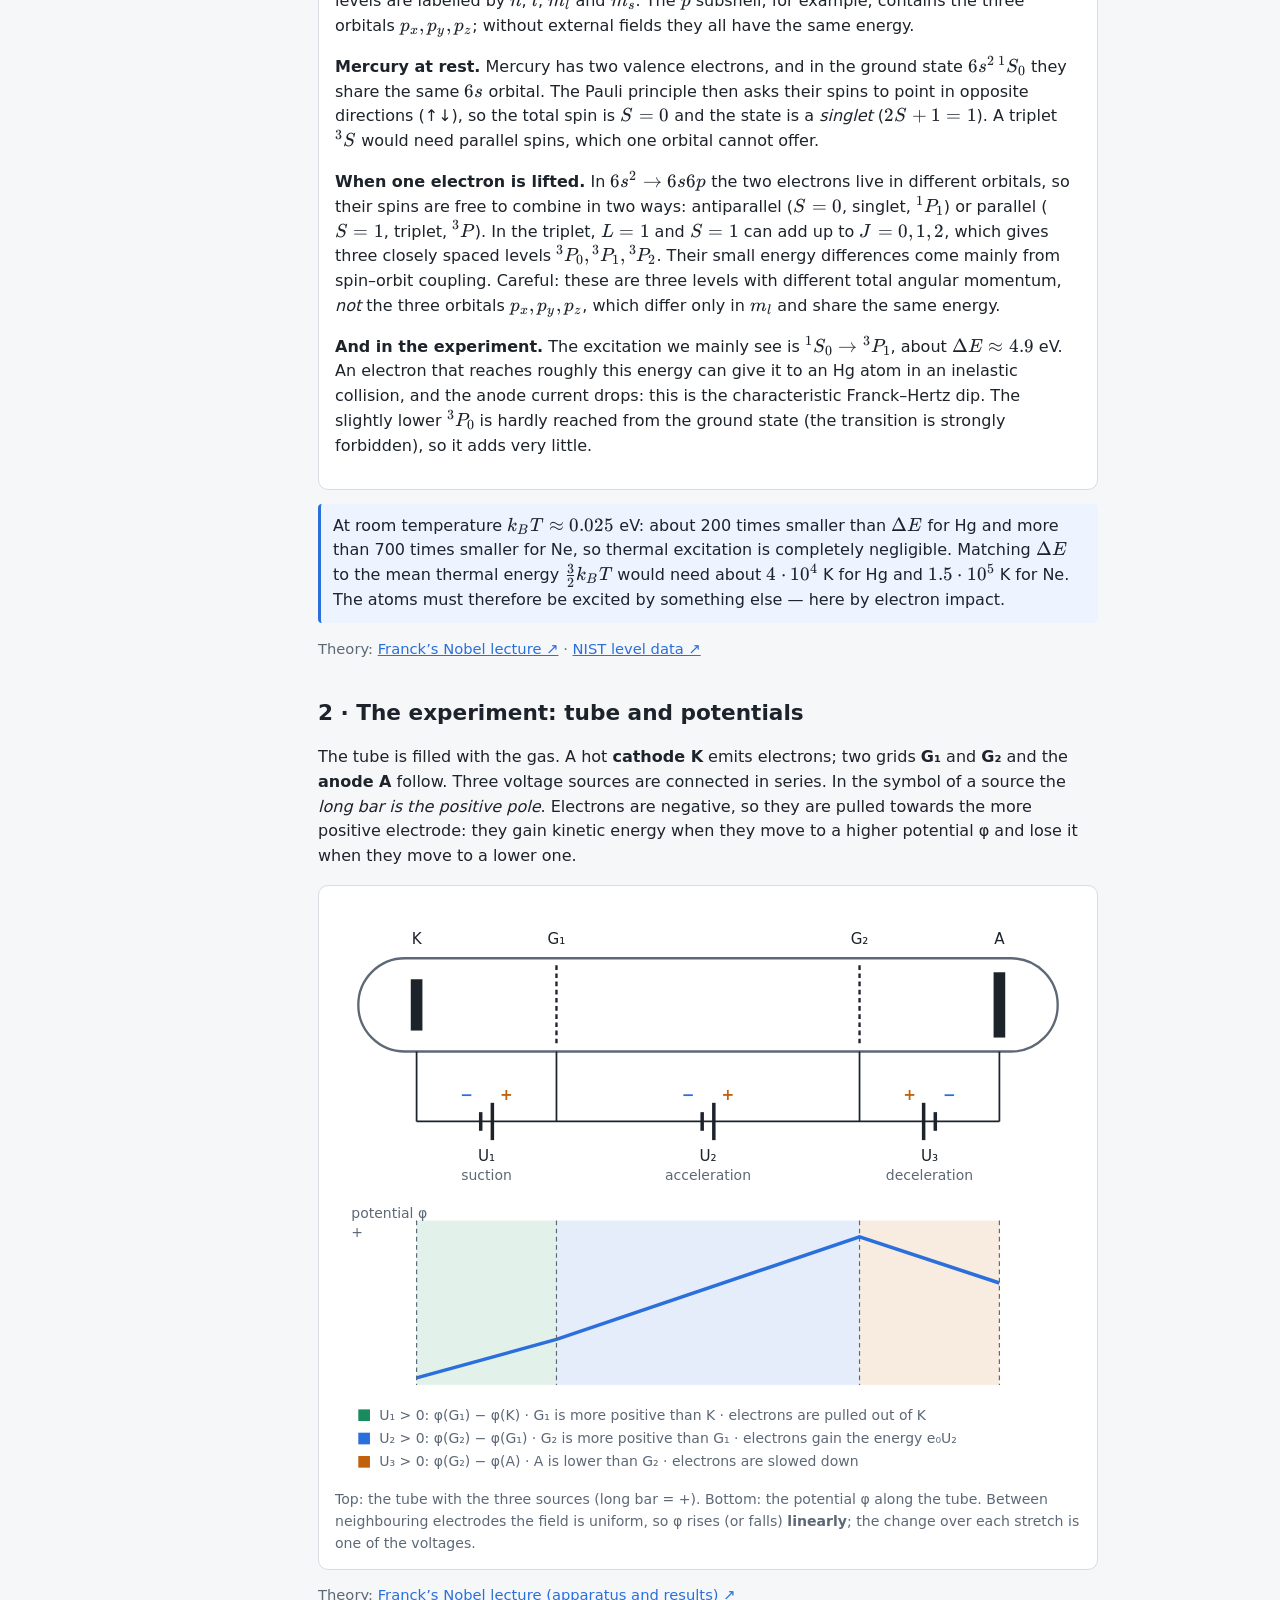
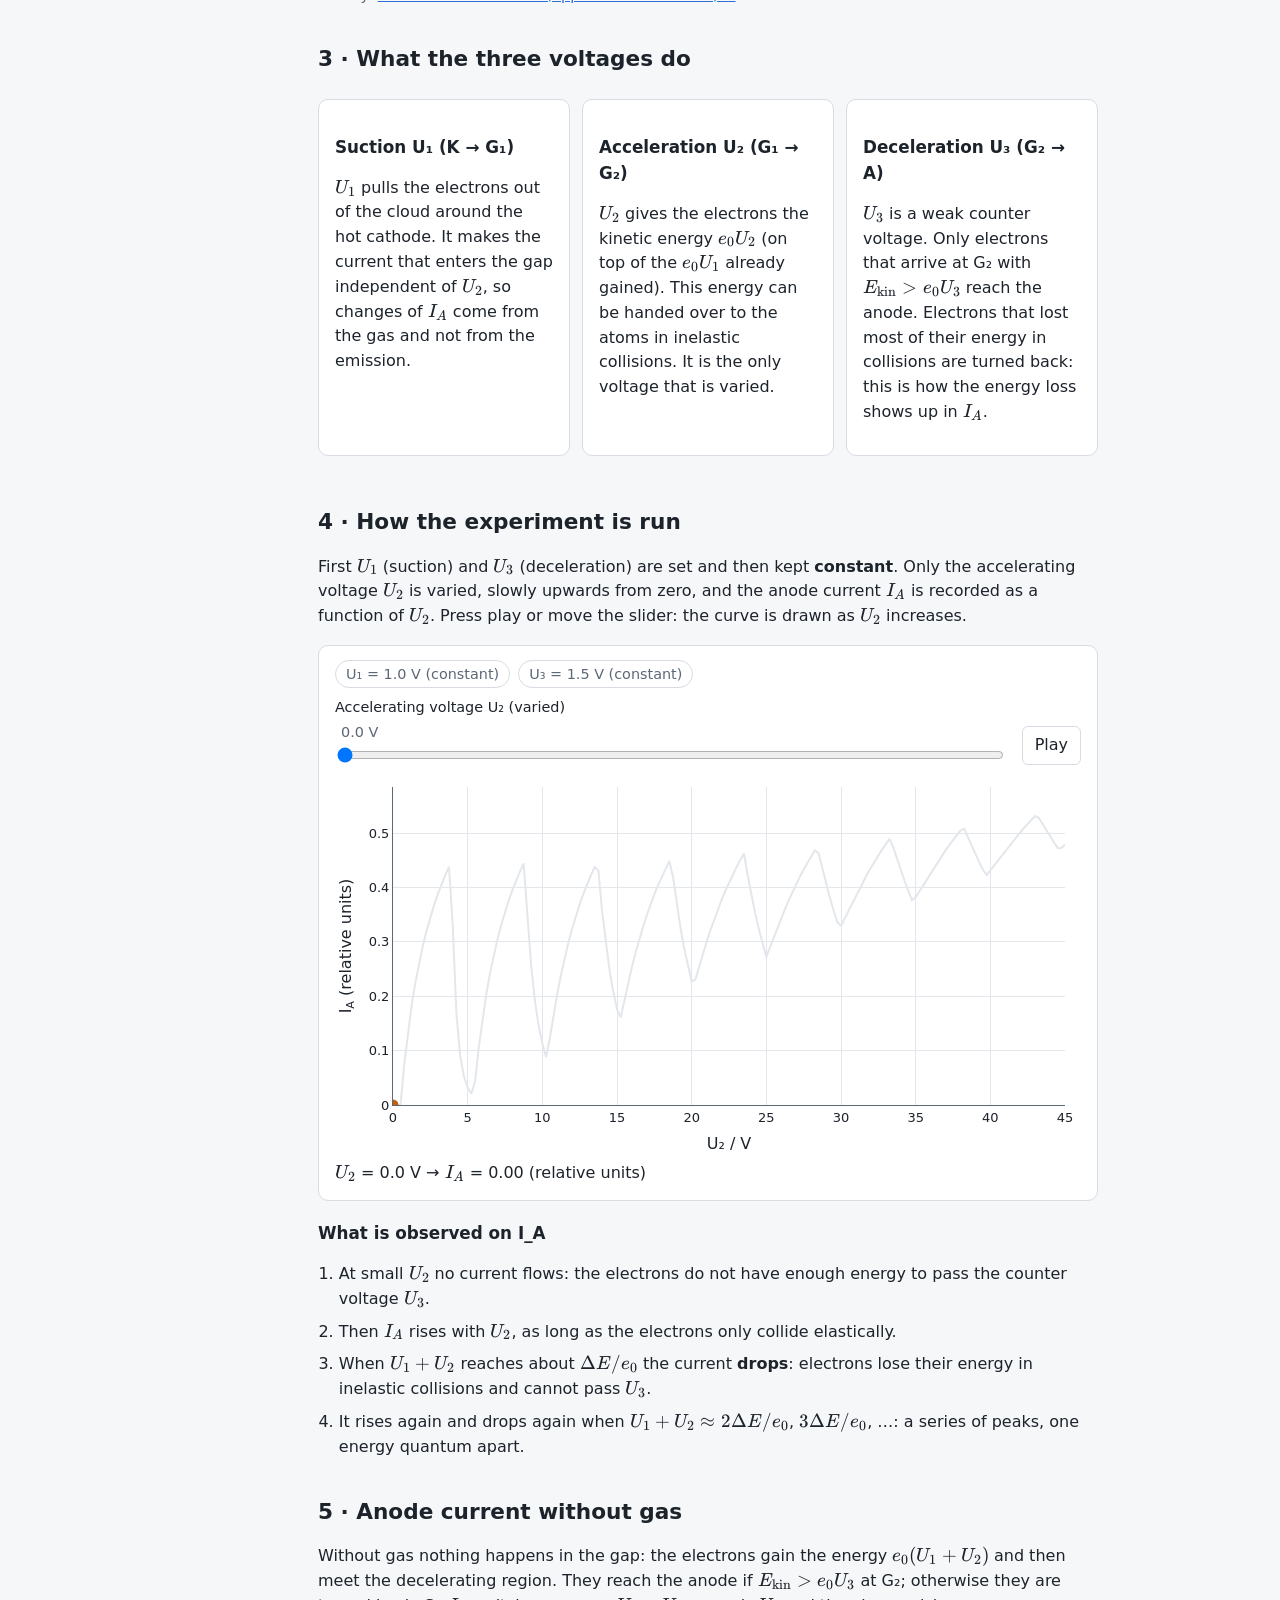
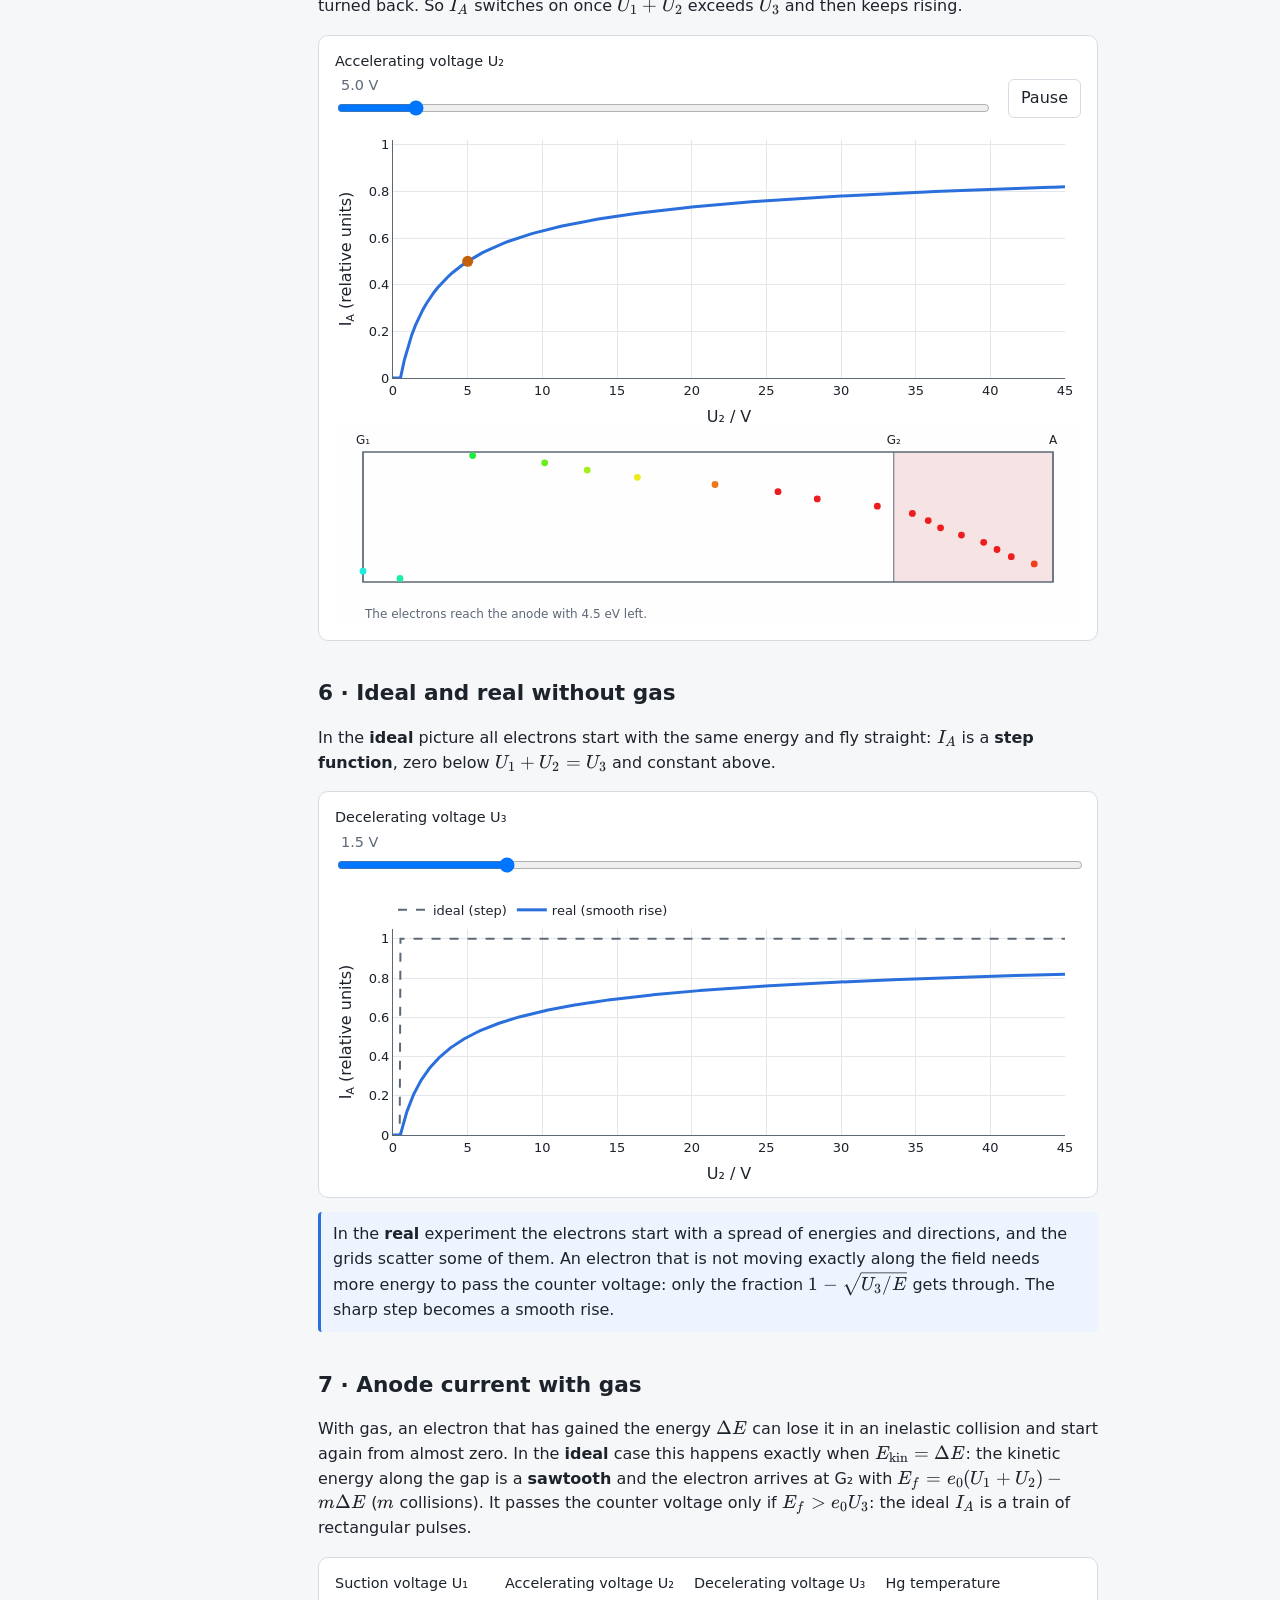
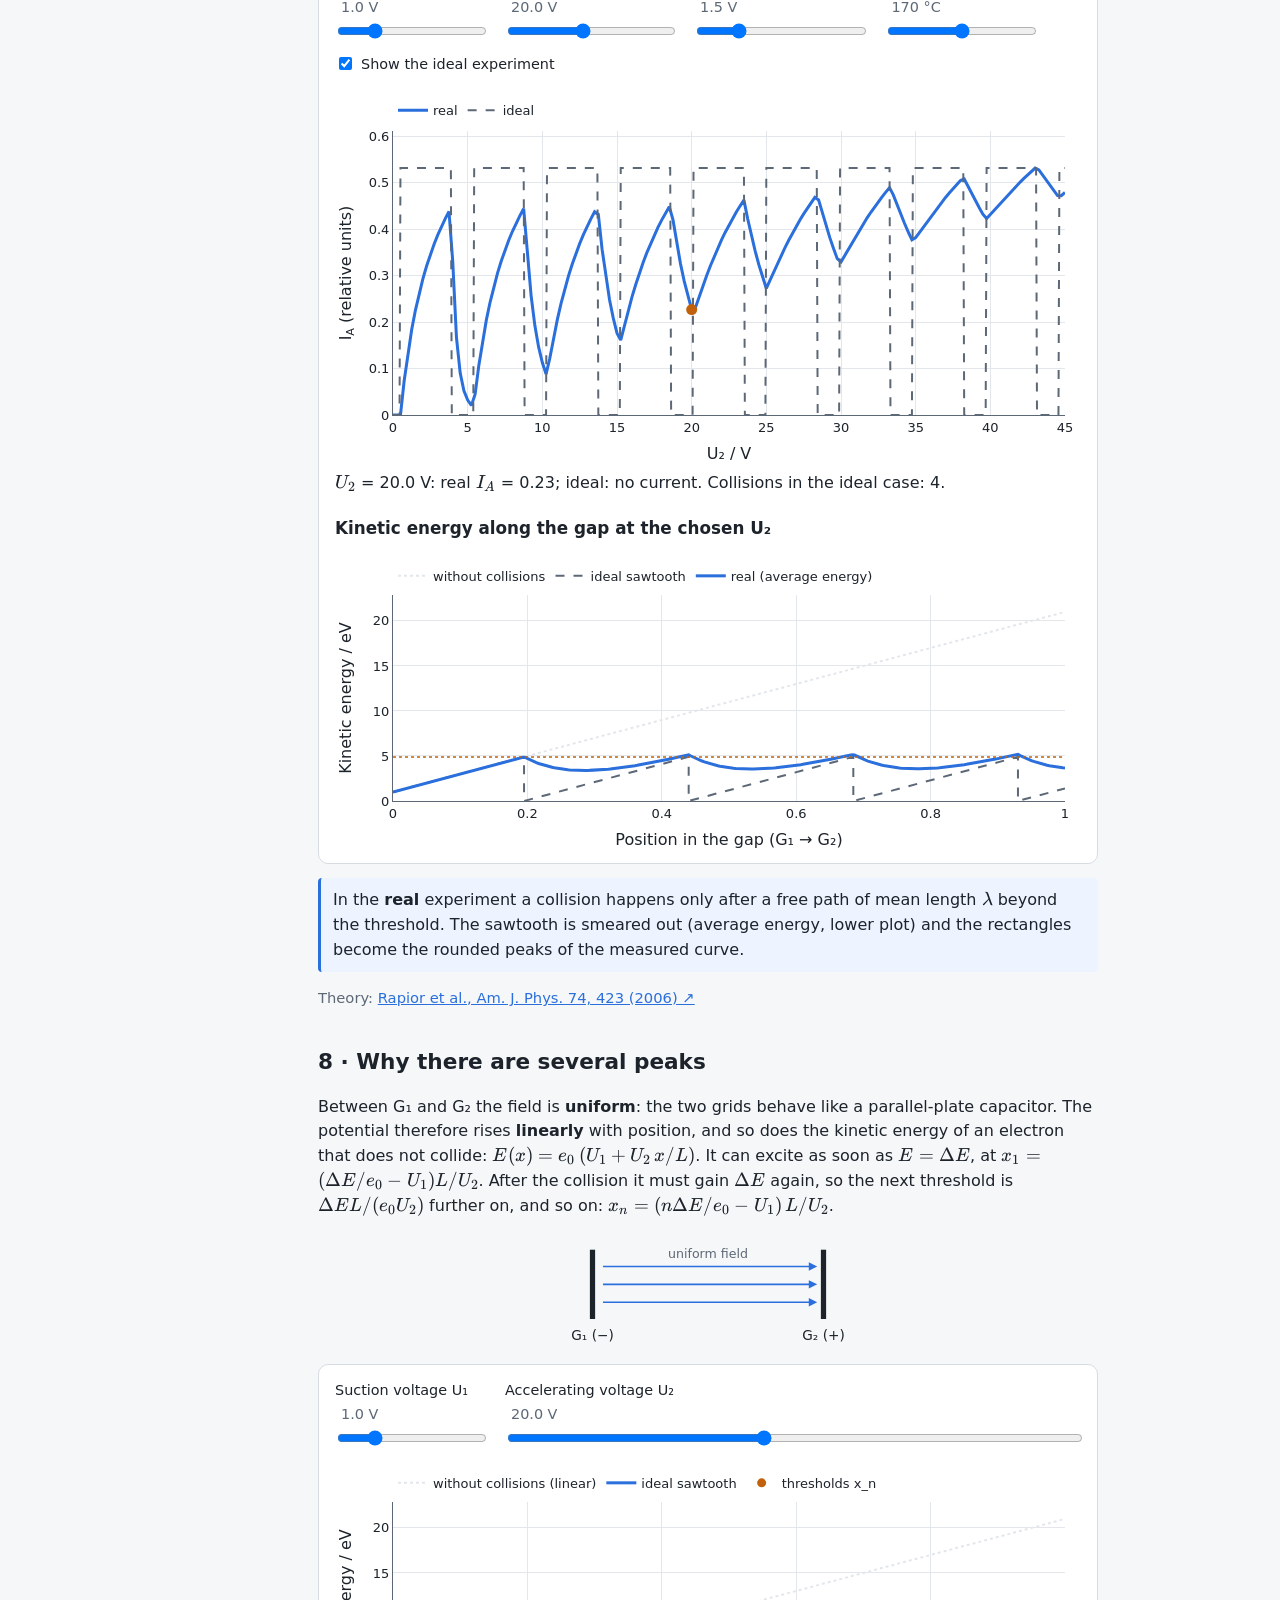
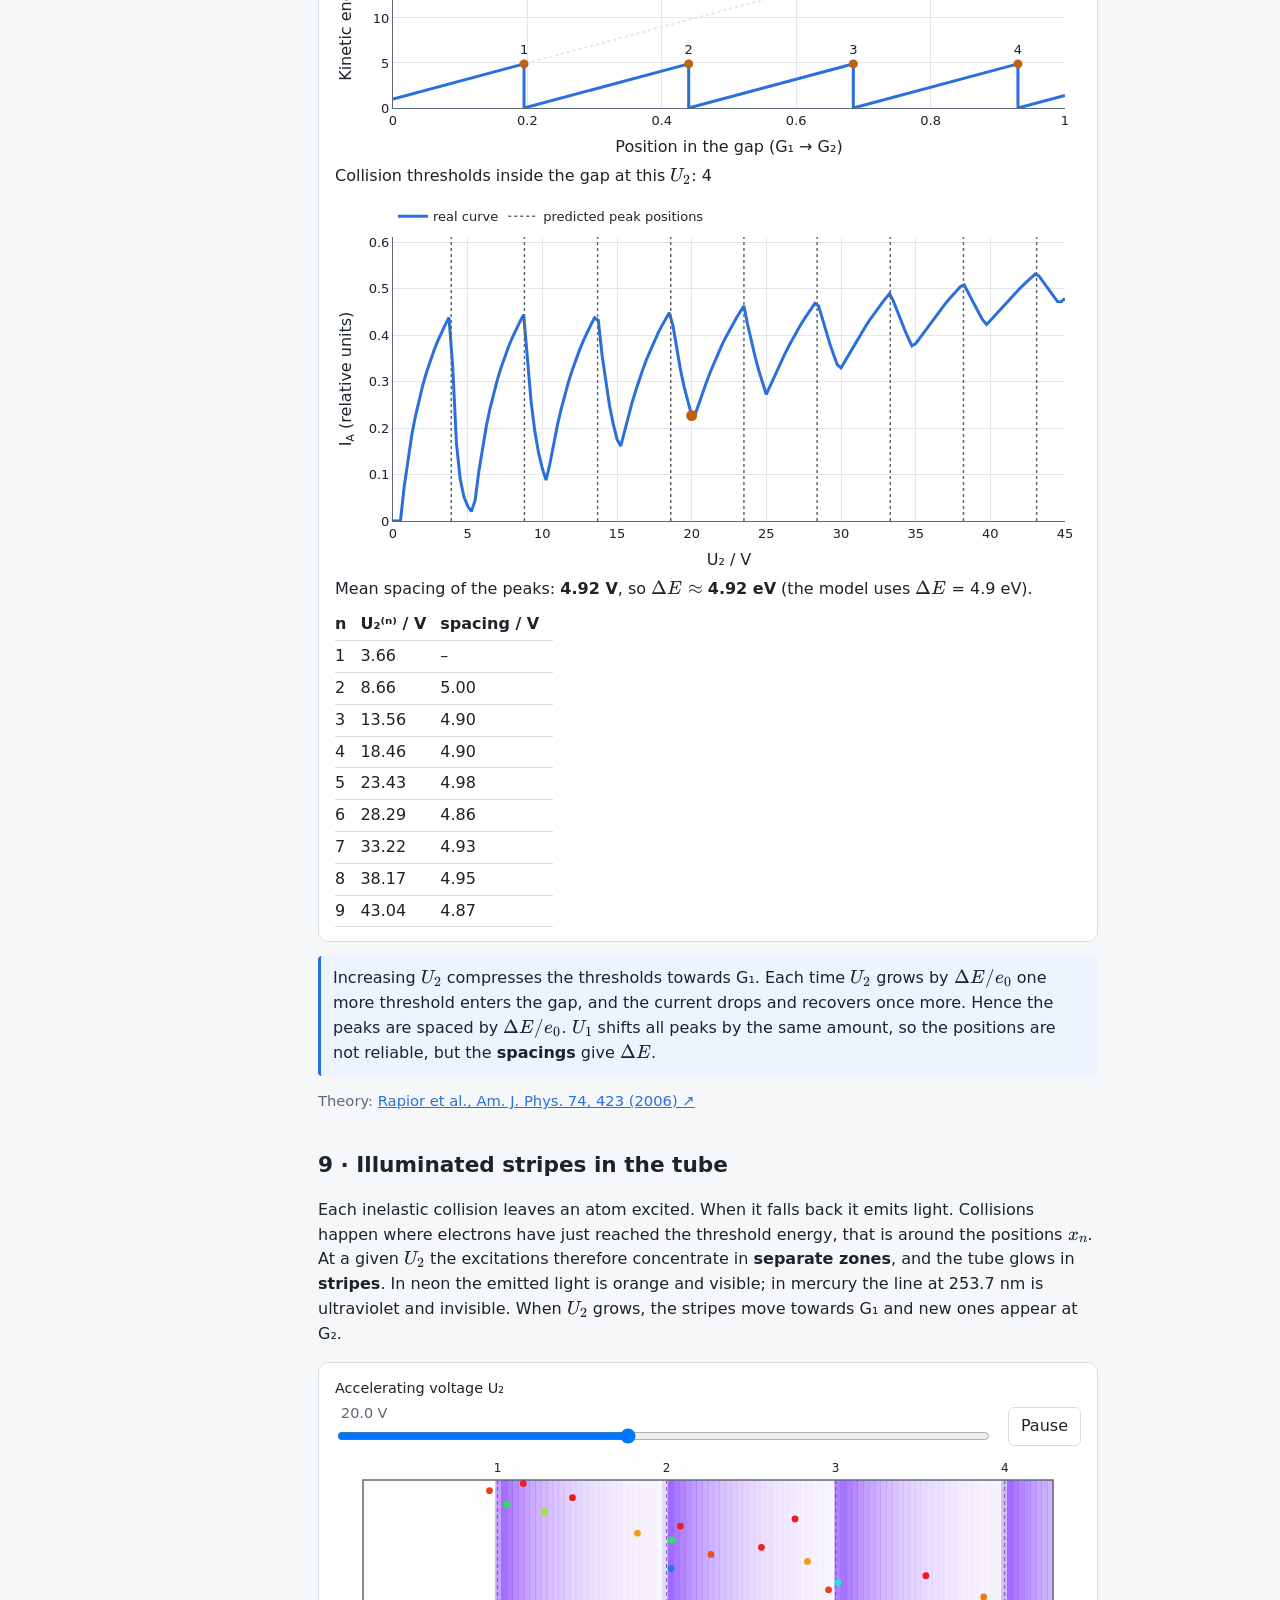
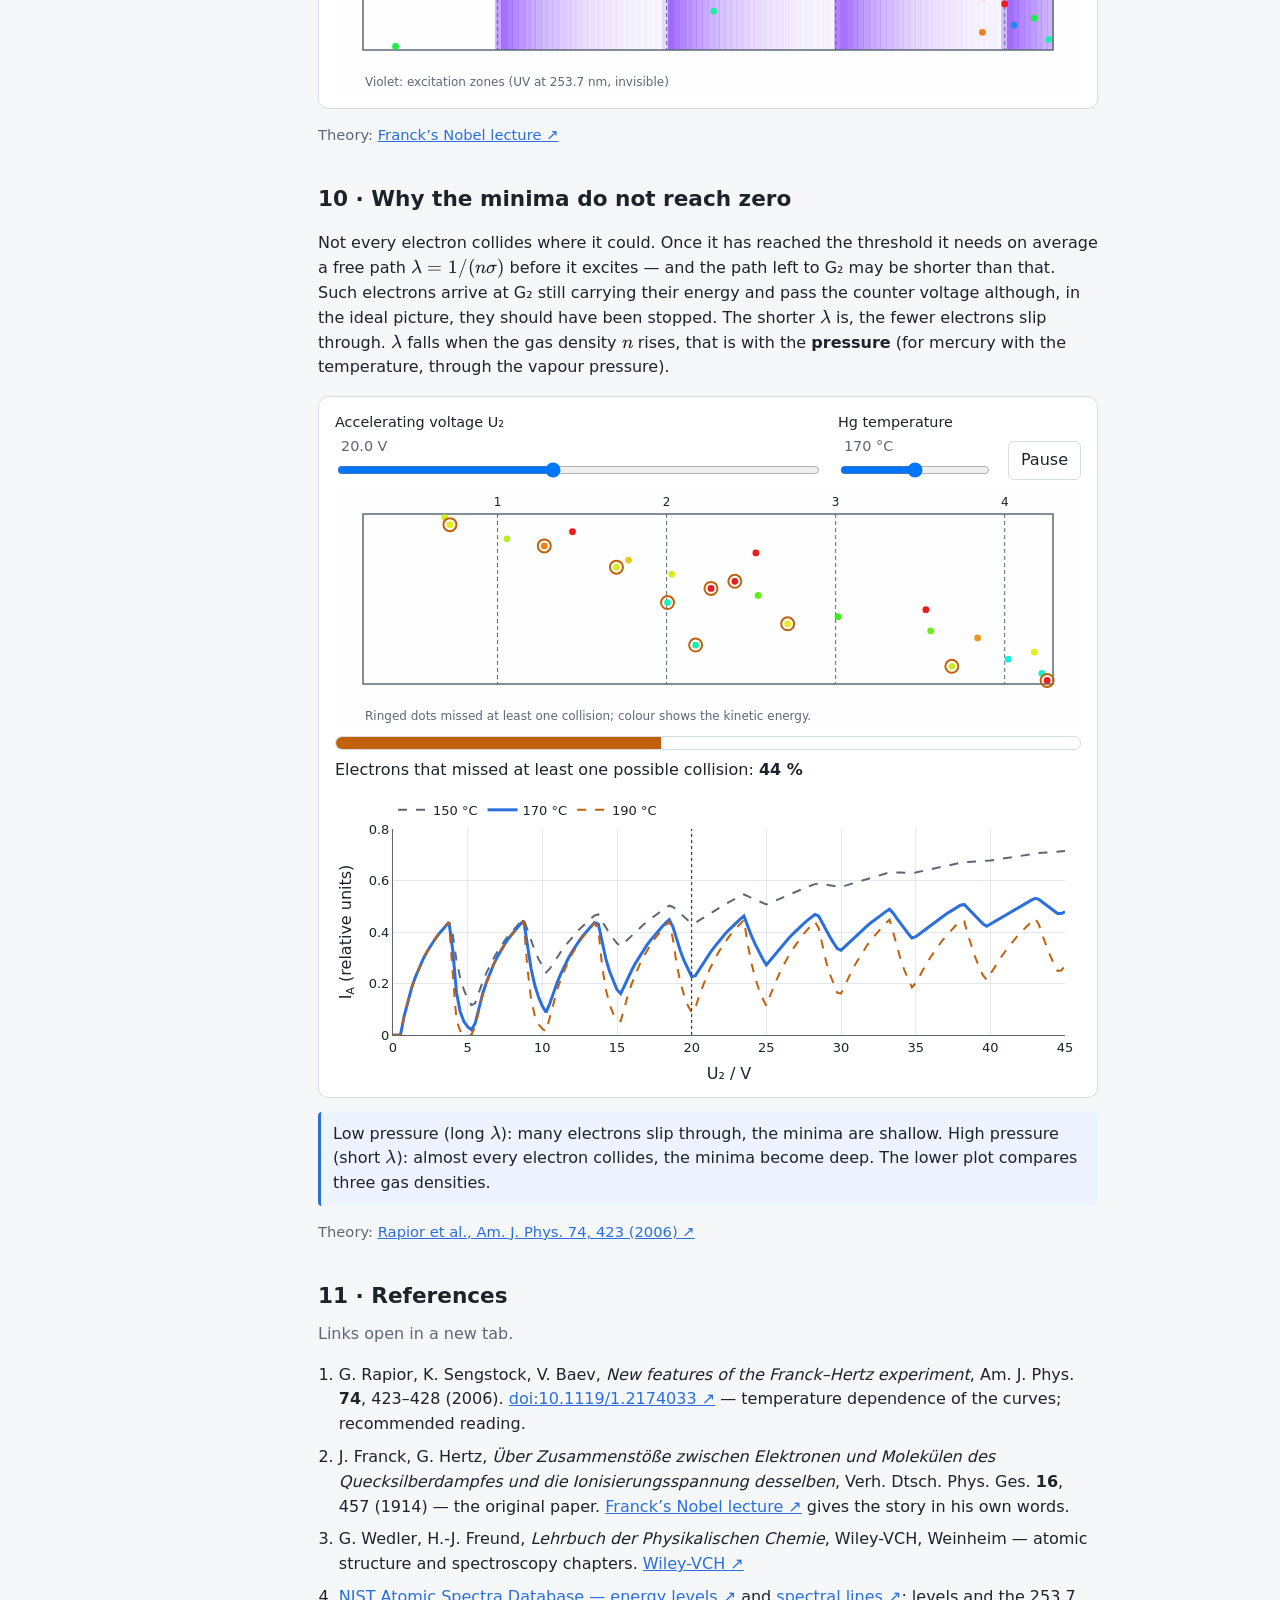
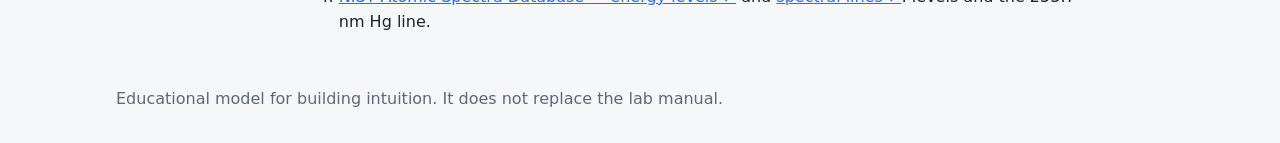
==== commit 4403ef94: "Section 1: replace orbital box diagram with H vs Hg term scheme and softer text Co-Authored-By: Clau" ====
--- a/index.html
+++ b/index.html
@@ -67,9 +67,13 @@
         <p id="levels-result" class="result" aria-live="polite"></p>
       </div>
       <div class="card">
-        <h3 data-i18n="idea.orb.title"></h3>
-        <div id="orbitals-svg" class="figure" role="img" data-i18n-aria="idea.orb.aria"></div>
-        <p class="caption" data-i18n="idea.orb.caption"></p>
+        <h3 data-i18n="idea.cmp.title"></h3>
+        <div id="terms-svg" class="figure" role="img" data-i18n-aria="idea.cmp.aria"></div>
+        <p class="caption" data-i18n="idea.cmp.caption"></p>
+        <p data-i18n="idea.cmp.p1"></p>
+        <p data-i18n="idea.cmp.p2"></p>
+        <p data-i18n="idea.cmp.p3"></p>
+        <p data-i18n="idea.cmp.p4"></p>
       </div>
       <p class="note" data-i18n="idea.thermal"></p>
       <p class="theory" data-i18n="idea.theory"></p>
--- a/css/style.css
+++ b/css/style.css
@@ -104,11 +104,25 @@
 .scheme .glass { fill: none; stroke: var(--muted); stroke-width: 2; }
 .scheme .electrode { fill: var(--fg); }
 .scheme .grid-el { stroke: var(--fg); stroke-width: 2; stroke-dasharray: 4 3; }
-.orb text { fill: var(--fg); font: 14px system-ui, sans-serif; }
-.orb .box { fill: none; stroke: var(--fg); stroke-width: 1.5; }
-.orb .small { fill: var(--muted); font-size: 12px; }
-.orb .arrow { fill: var(--c1); font-size: 18px; }
+.terms text { fill: var(--fg); font: 14px system-ui, sans-serif; }
+.terms .head { font-weight: 600; font-size: 15px; }
+.terms .small { fill: var(--muted); font-size: 12px; }
+.terms .box { fill: none; stroke: var(--fg); stroke-width: 1.5; }
+.terms .arrow { fill: var(--c1); font-size: 18px; }
+.terms .level { stroke: var(--fg); stroke-width: 2; }
+.terms .level.hl { stroke: var(--c1); stroke-width: 3; }
+.terms .lead, .terms .sep { stroke: var(--muted); stroke-width: 1; }
+.terms .hl-text { fill: var(--c1); font-weight: 600; }
+.terms .arrow-line { stroke: var(--c1); stroke-width: 2; }
+.terms .arrow-head { fill: var(--c1); }
 @media (max-width: 860px) {
   .cards3 { grid-template-columns: minmax(0, 1fr); }
   .gasbar { top: 41px; }
 }
+
+.scheme .z1 { fill: var(--c3); } .scheme .z2 { fill: var(--c1); } .scheme .z3 { fill: var(--c2); }
+
+.scheme .band { opacity: .12; } .scheme .band.z1 { fill: var(--c3); } .scheme .band.z2 { fill: var(--c1); } .scheme .band.z3 { fill: var(--c2); }
+
+
+.levels .kt-bar { fill: var(--c2); }
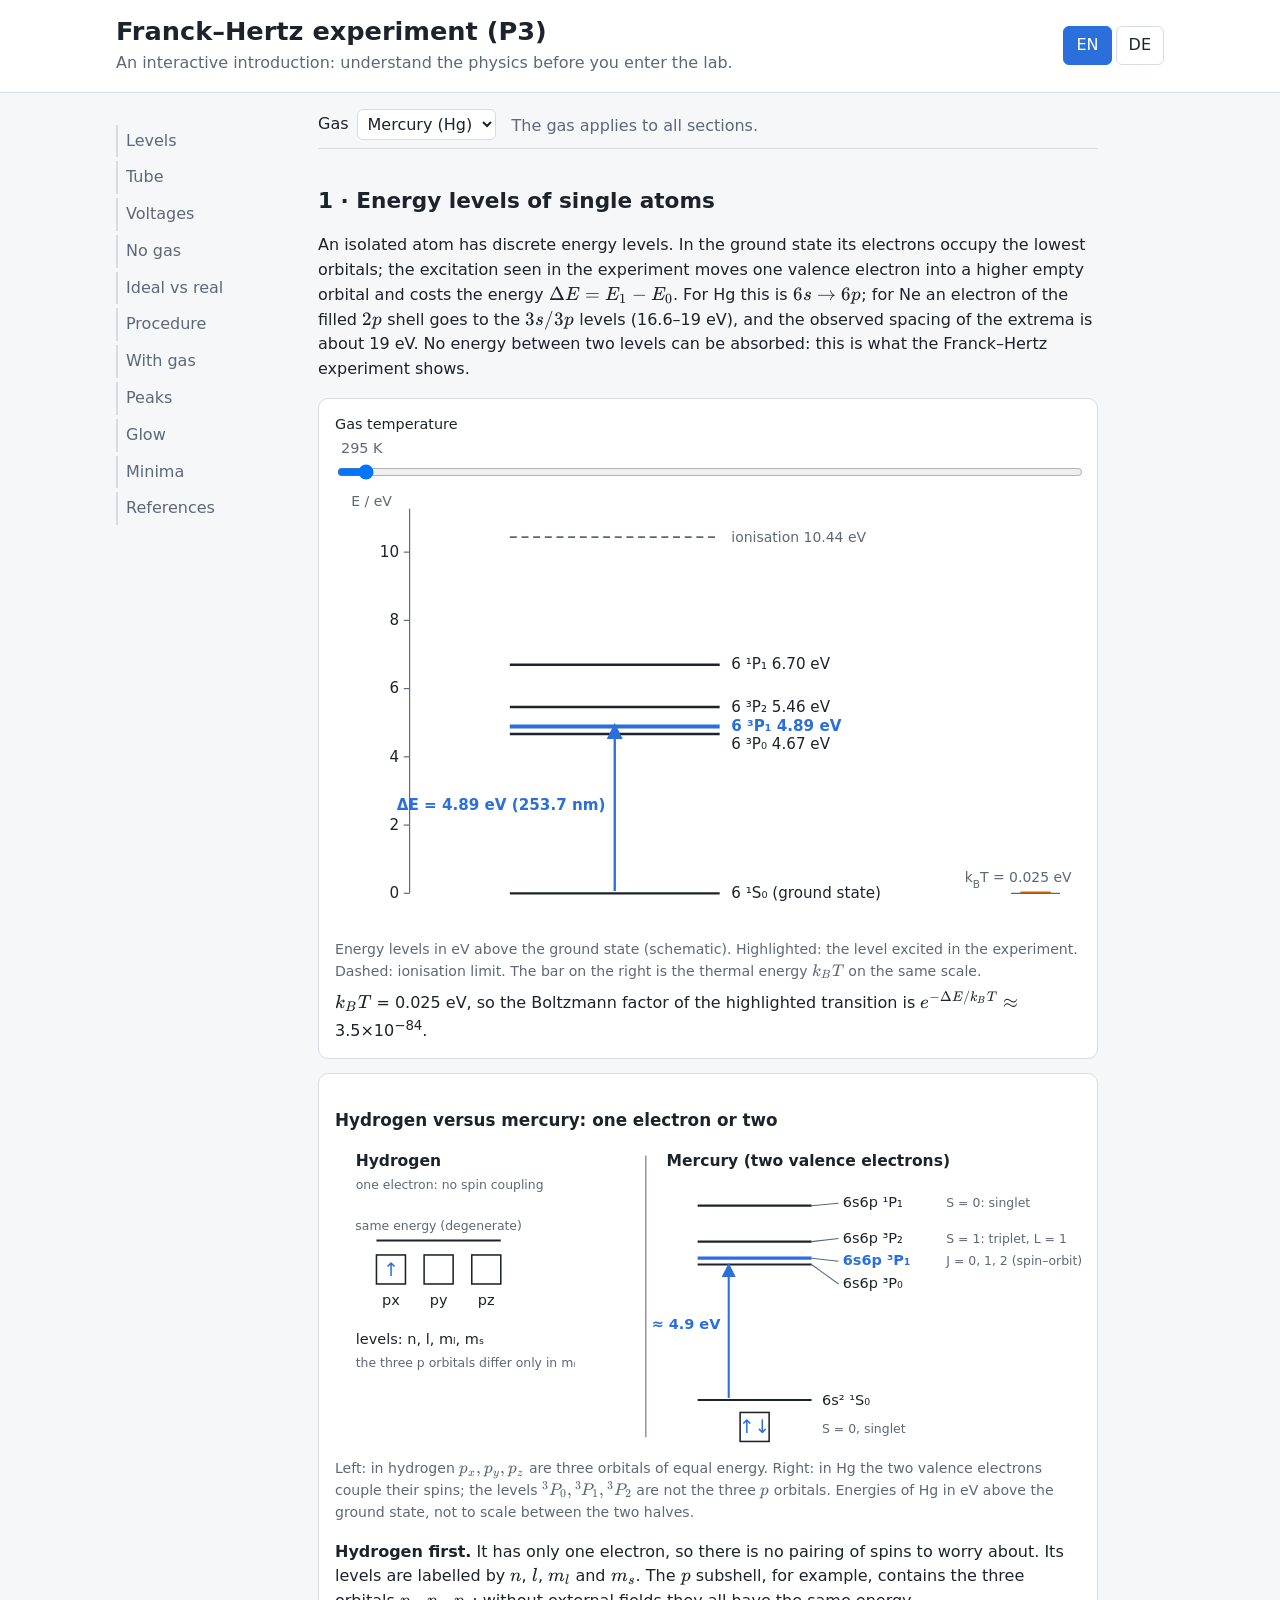
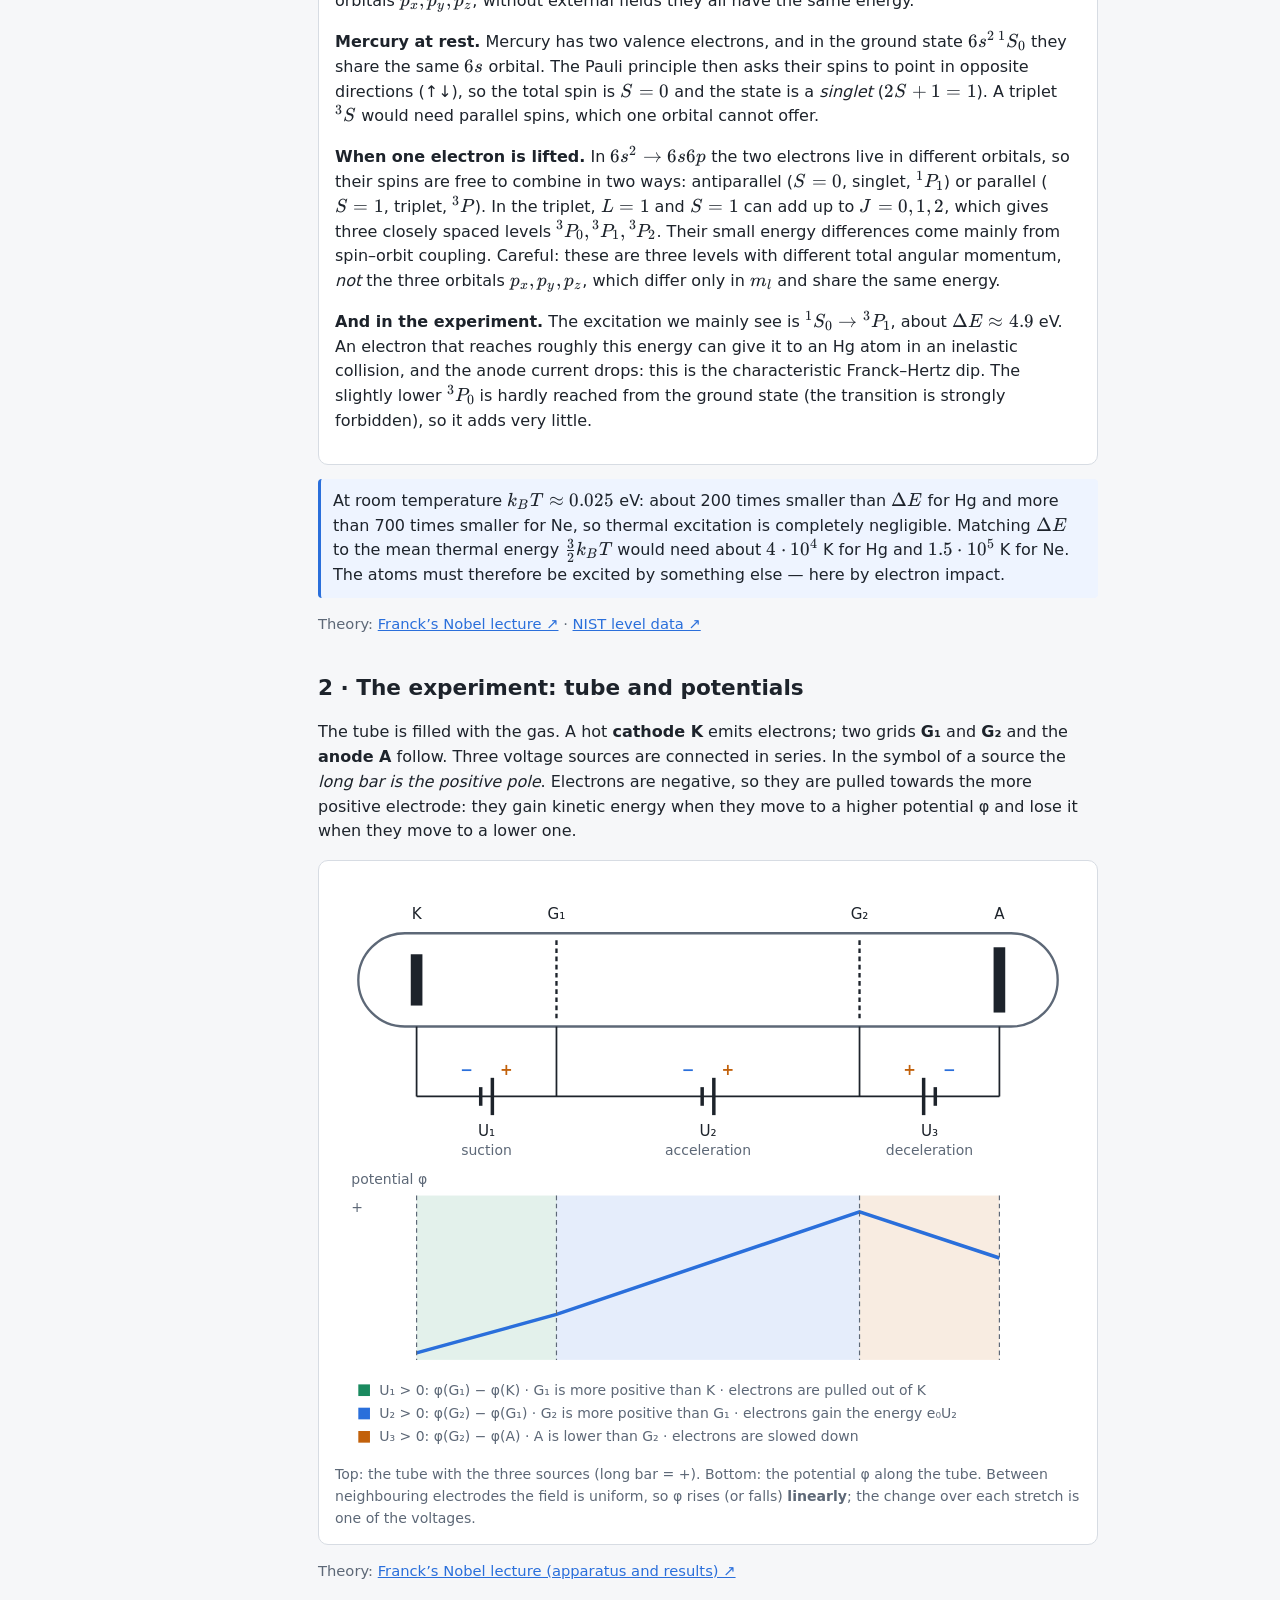
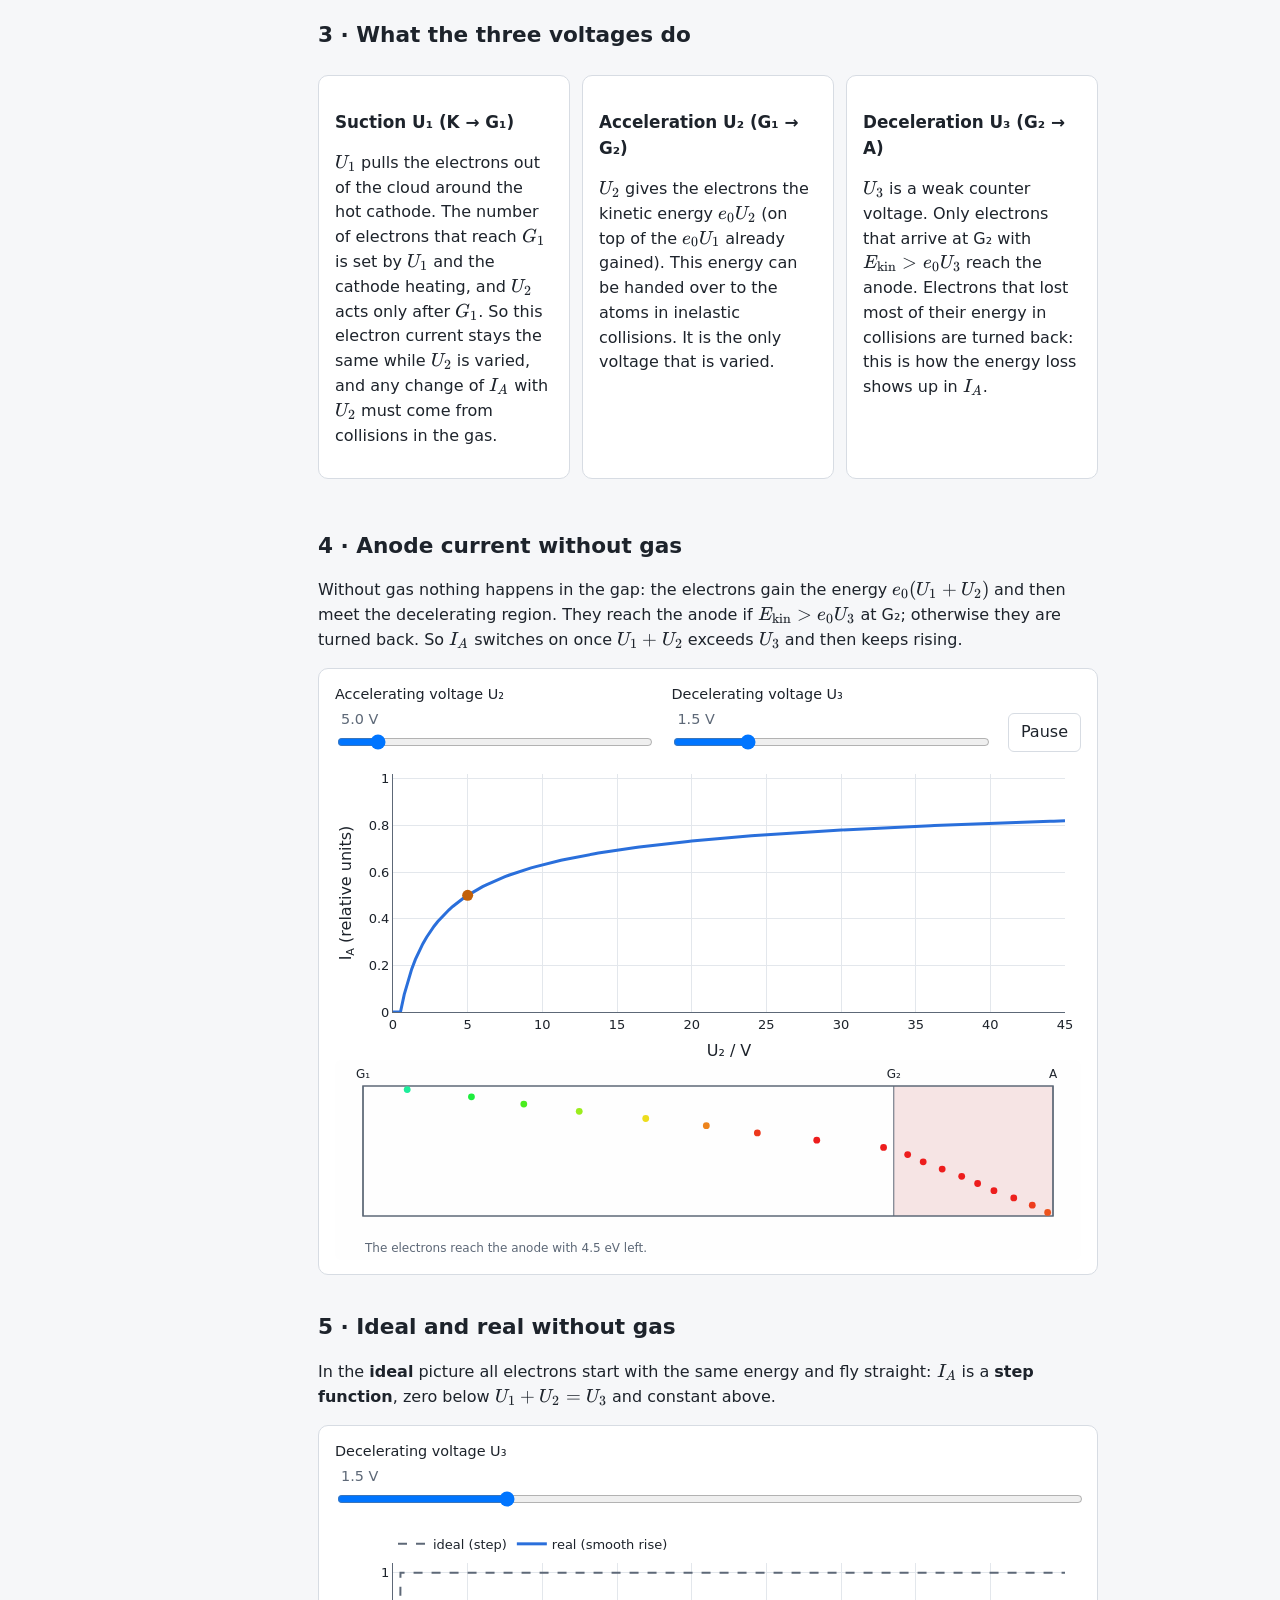
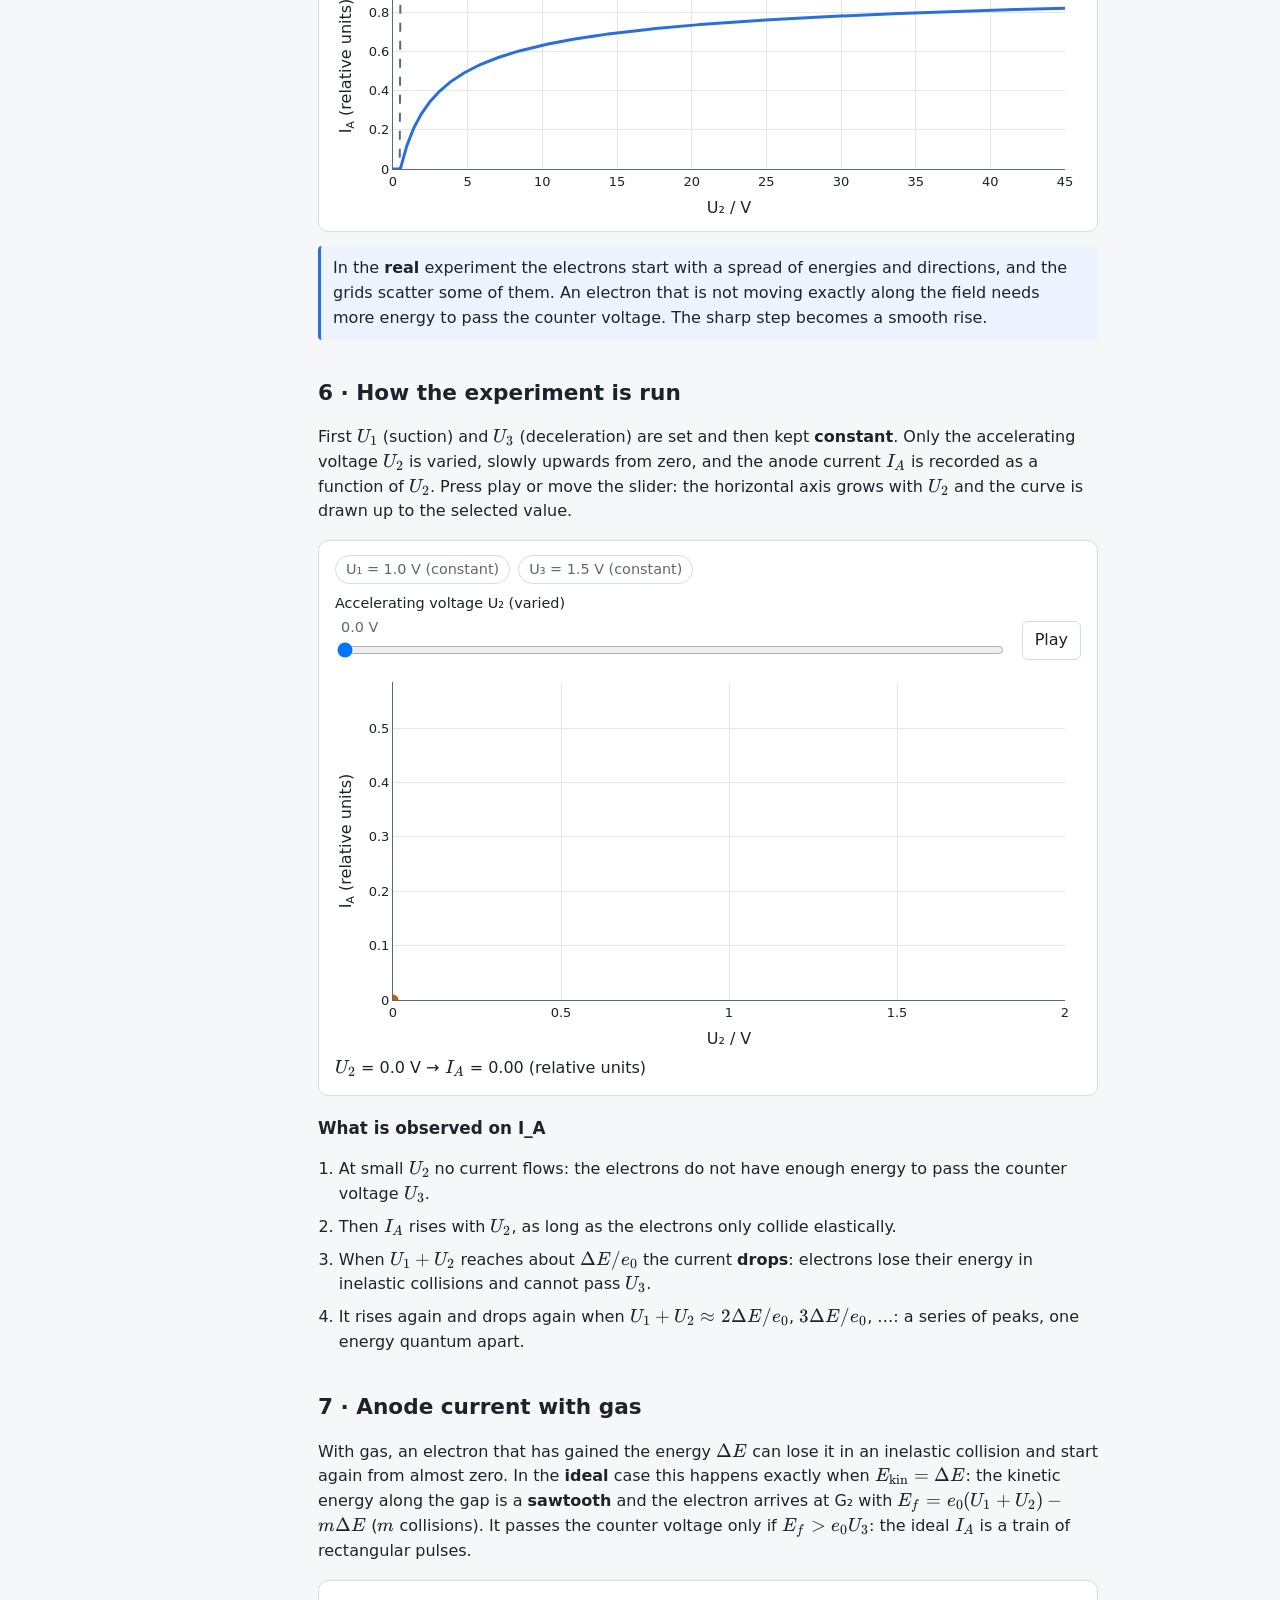
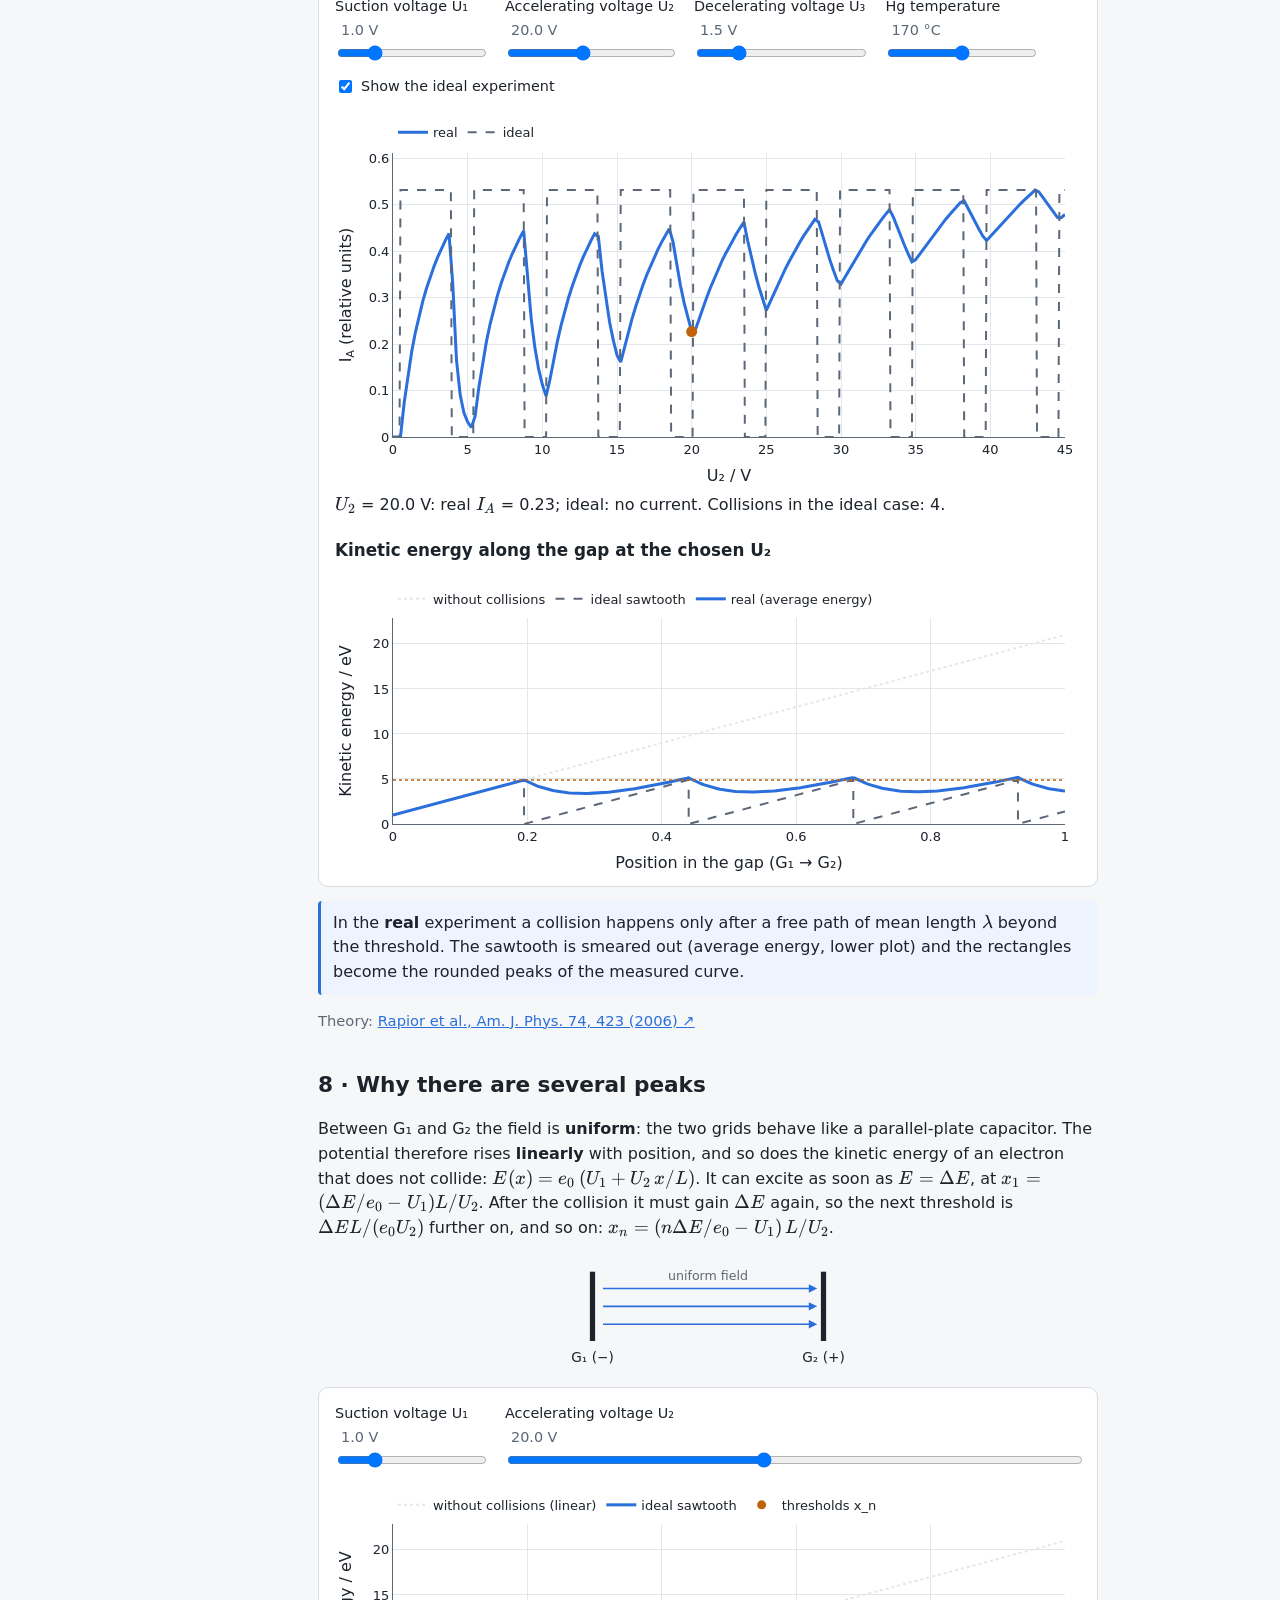
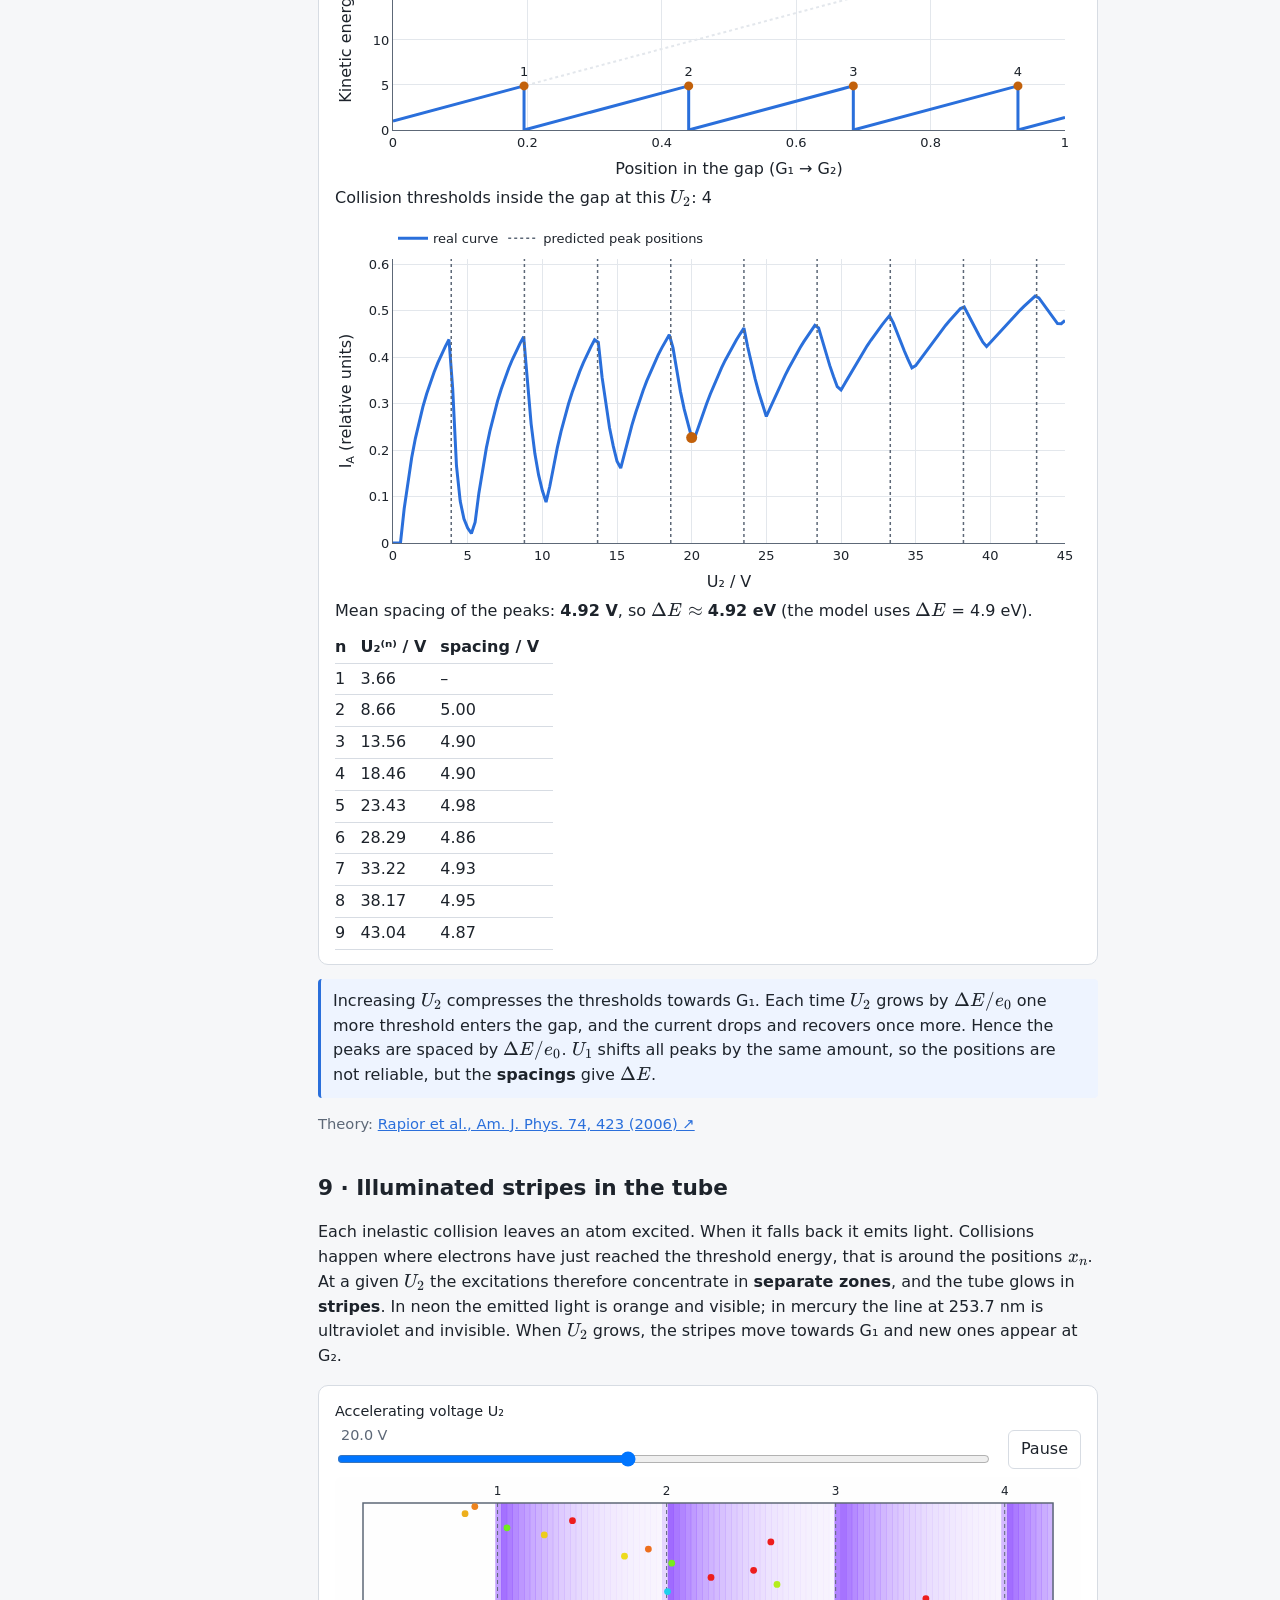
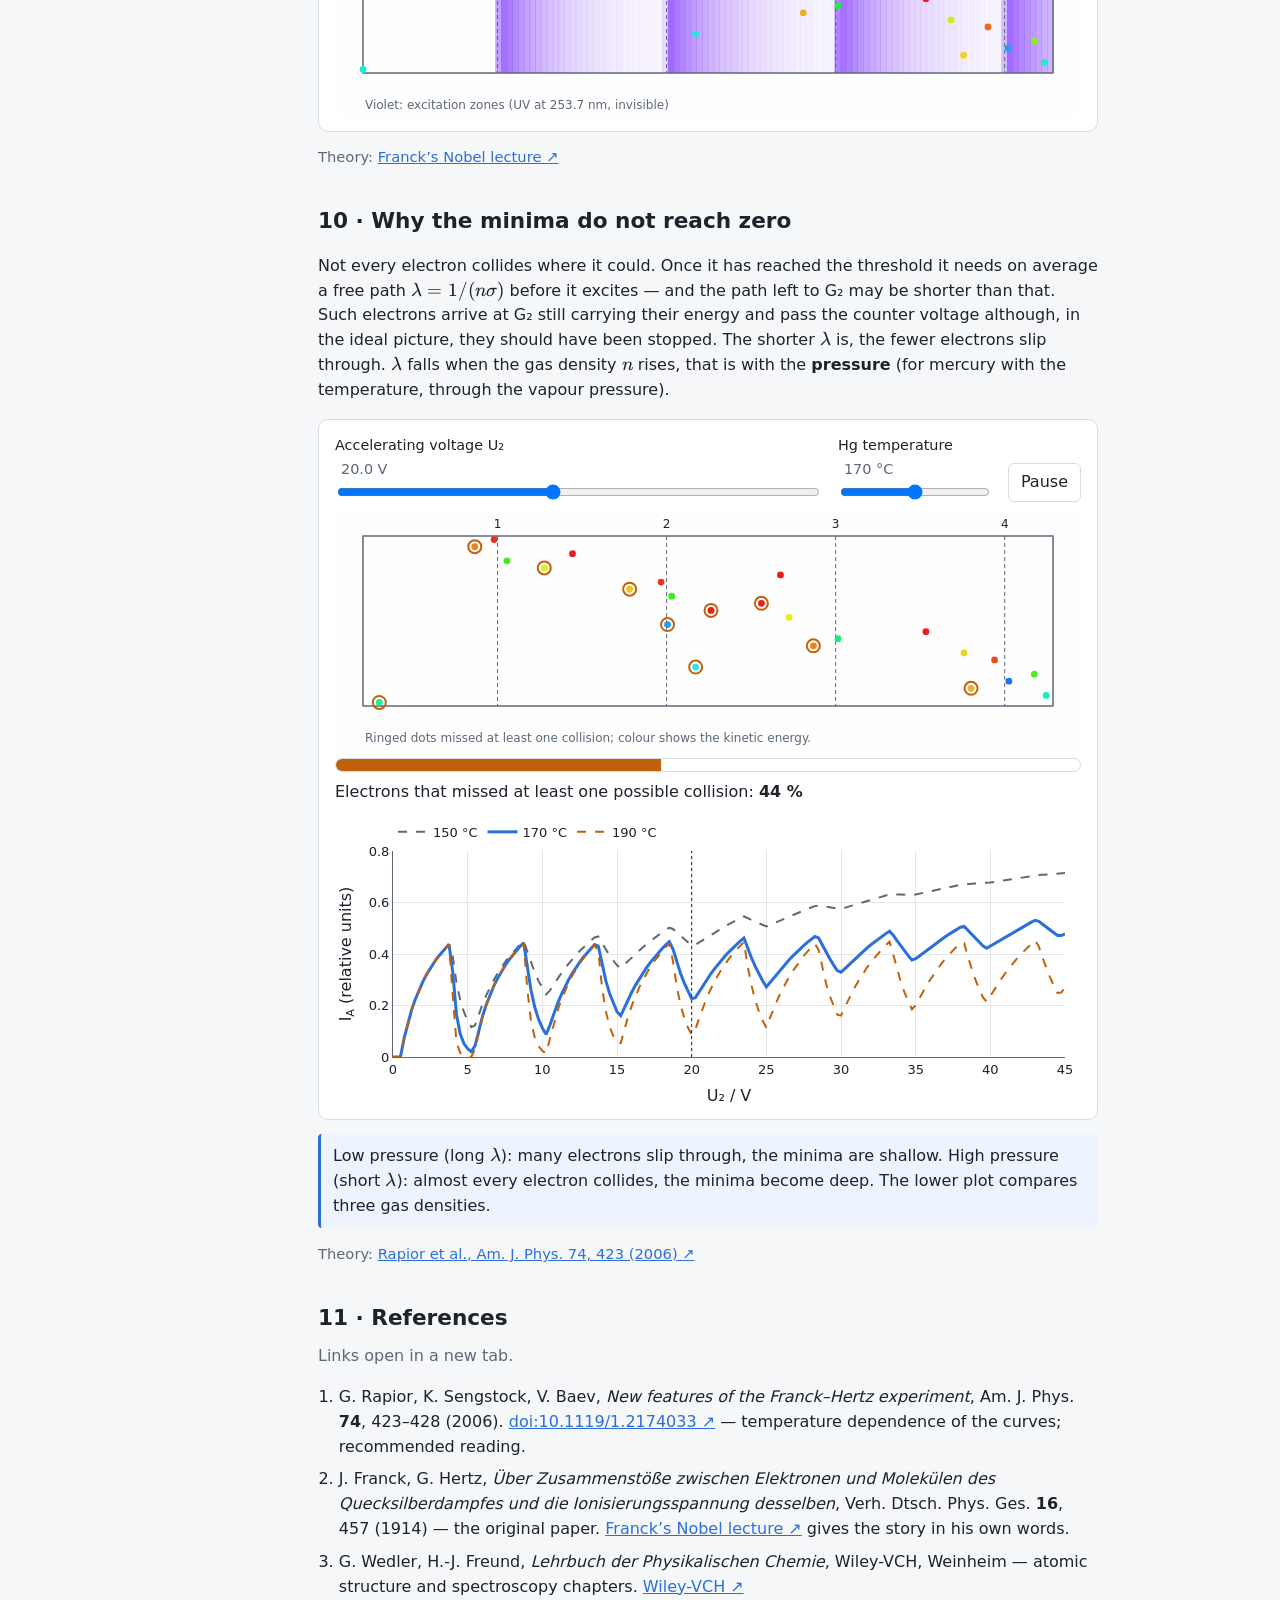
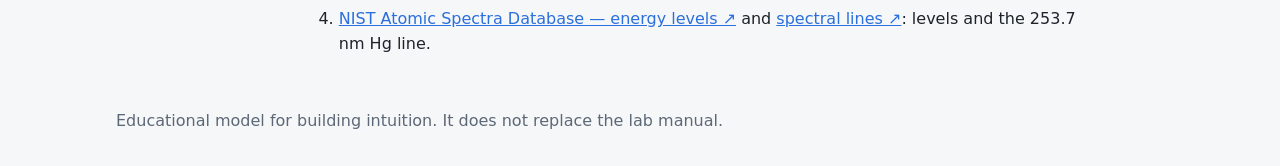
==== commit b51df28d: "Reorder sections (no-gas before run), U3 slider in no-gas section, run plot grows with U2, text fixe" ====
--- a/index.html
+++ b/index.html
@@ -30,9 +30,9 @@
     <a href="#idea" data-i18n="nav.idea"></a>
     <a href="#scheme" data-i18n="nav.scheme"></a>
     <a href="#roles" data-i18n="nav.roles"></a>
-    <a href="#run" data-i18n="nav.run"></a>
     <a href="#nogas" data-i18n="nav.nogas"></a>
     <a href="#cmp" data-i18n="nav.cmp"></a>
+    <a href="#run" data-i18n="nav.run"></a>
     <a href="#gas" data-i18n="nav.gas"></a>
     <a href="#peaks" data-i18n="nav.peaks"></a>
     <a href="#glow" data-i18n="nav.glow"></a>
@@ -100,7 +100,41 @@
       </div>
     </section>
 
-    <!-- 4 · How the experiment is run -->
+    <!-- 4 · Anode current without gas -->
+    <section id="nogas">
+      <h2 data-i18n="nogas.title"></h2>
+      <p data-i18n="nogas.p1"></p>
+      <div class="card">
+        <div class="controls">
+          <label class="grow"><span data-i18n="nogas.probe"></span> <output id="nogas-U2-out"></output>
+            <input id="nogas-U2" type="range" min="0" max="45" step="0.25" value="5">
+          </label>
+          <label class="grow"><span data-i18n="nogas.U3"></span> <output id="nogas-U3-out"></output>
+            <input id="nogas-U3" type="range" min="0.5" max="5" step="0.1" value="1.5">
+          </label>
+          <button id="nogas-toggle" type="button" class="btn"></button>
+        </div>
+        <div id="nogas-plot" class="plot short" role="img" data-i18n-aria="nogas.plot.aria"></div>
+        <canvas id="nogas-canvas" class="motion" role="img" data-i18n-aria="nogas.canvas.aria"></canvas>
+      </div>
+    </section>
+
+    <!-- 5 · Ideal and real, no gas -->
+    <section id="cmp">
+      <h2 data-i18n="cmp.title"></h2>
+      <p data-i18n="cmp.p1"></p>
+      <div class="card">
+        <div class="controls">
+          <label class="grow"><span data-i18n="cmp.U3"></span> <output id="cmp-U3-out"></output>
+            <input id="cmp-U3" type="range" min="0.5" max="5" step="0.1" value="1.5">
+          </label>
+        </div>
+        <div id="cmp-plot" class="plot short" role="img" data-i18n-aria="cmp.plot.aria"></div>
+      </div>
+      <p class="note" data-i18n="cmp.p2"></p>
+    </section>
+
+    <!-- 6 · How the experiment is run -->
     <section id="run">
       <h2 data-i18n="run.title"></h2>
       <p data-i18n="run.p1"></p>
@@ -122,37 +156,6 @@
         <li data-i18n="run.obs.3"></li>
         <li data-i18n="run.obs.4"></li>
       </ol>
-    </section>
-
-    <!-- 5 · Anode current without gas -->
-    <section id="nogas">
-      <h2 data-i18n="nogas.title"></h2>
-      <p data-i18n="nogas.p1"></p>
-      <div class="card">
-        <div class="controls">
-          <label class="grow"><span data-i18n="nogas.probe"></span> <output id="nogas-U2-out"></output>
-            <input id="nogas-U2" type="range" min="0" max="45" step="0.25" value="5">
-          </label>
-          <button id="nogas-toggle" type="button" class="btn"></button>
-        </div>
-        <div id="nogas-plot" class="plot short" role="img" data-i18n-aria="nogas.plot.aria"></div>
-        <canvas id="nogas-canvas" class="motion" role="img" data-i18n-aria="nogas.canvas.aria"></canvas>
-      </div>
-    </section>
-
-    <!-- 6 · Ideal and real, no gas -->
-    <section id="cmp">
-      <h2 data-i18n="cmp.title"></h2>
-      <p data-i18n="cmp.p1"></p>
-      <div class="card">
-        <div class="controls">
-          <label class="grow"><span data-i18n="cmp.U3"></span> <output id="cmp-U3-out"></output>
-            <input id="cmp-U3" type="range" min="0.5" max="5" step="0.1" value="1.5">
-          </label>
-        </div>
-        <div id="cmp-plot" class="plot short" role="img" data-i18n-aria="cmp.plot.aria"></div>
-      </div>
-      <p class="note" data-i18n="cmp.p2"></p>
     </section>
 
     <!-- 7 · Anode current with gas -->
